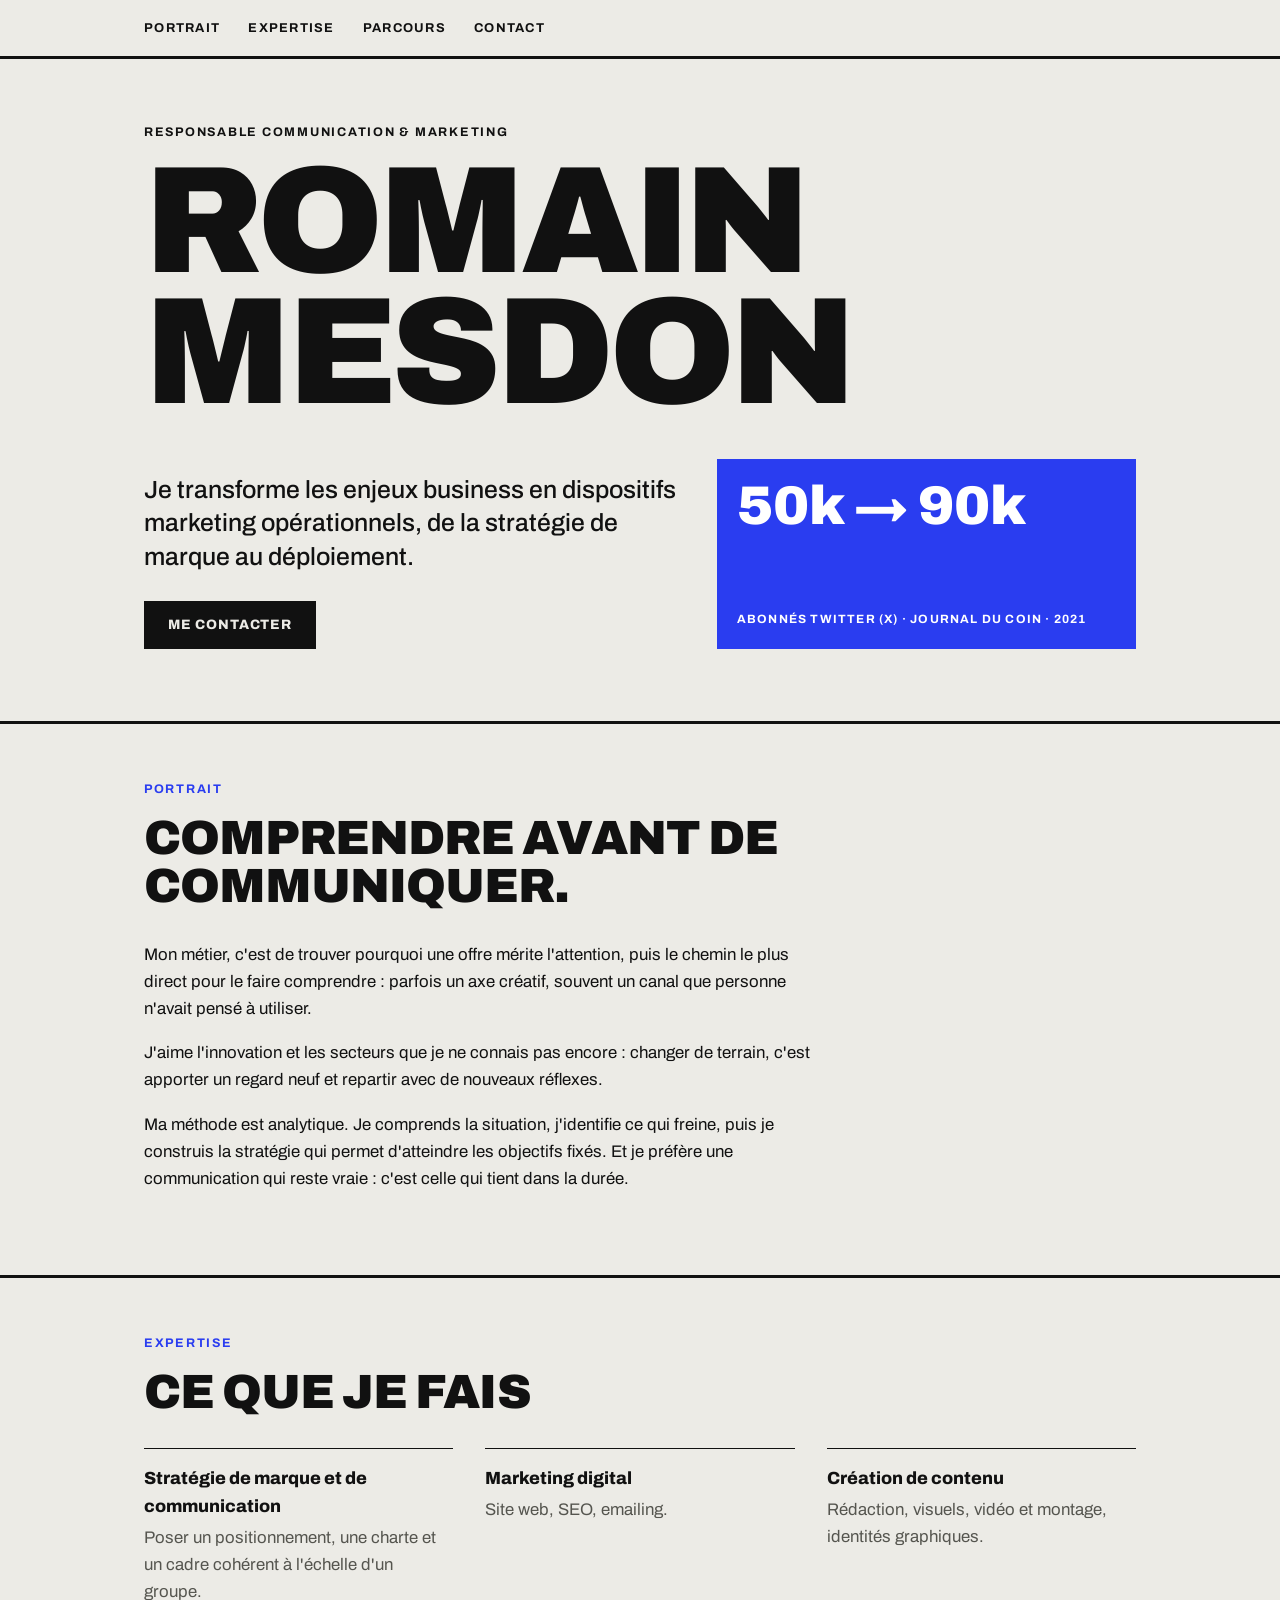
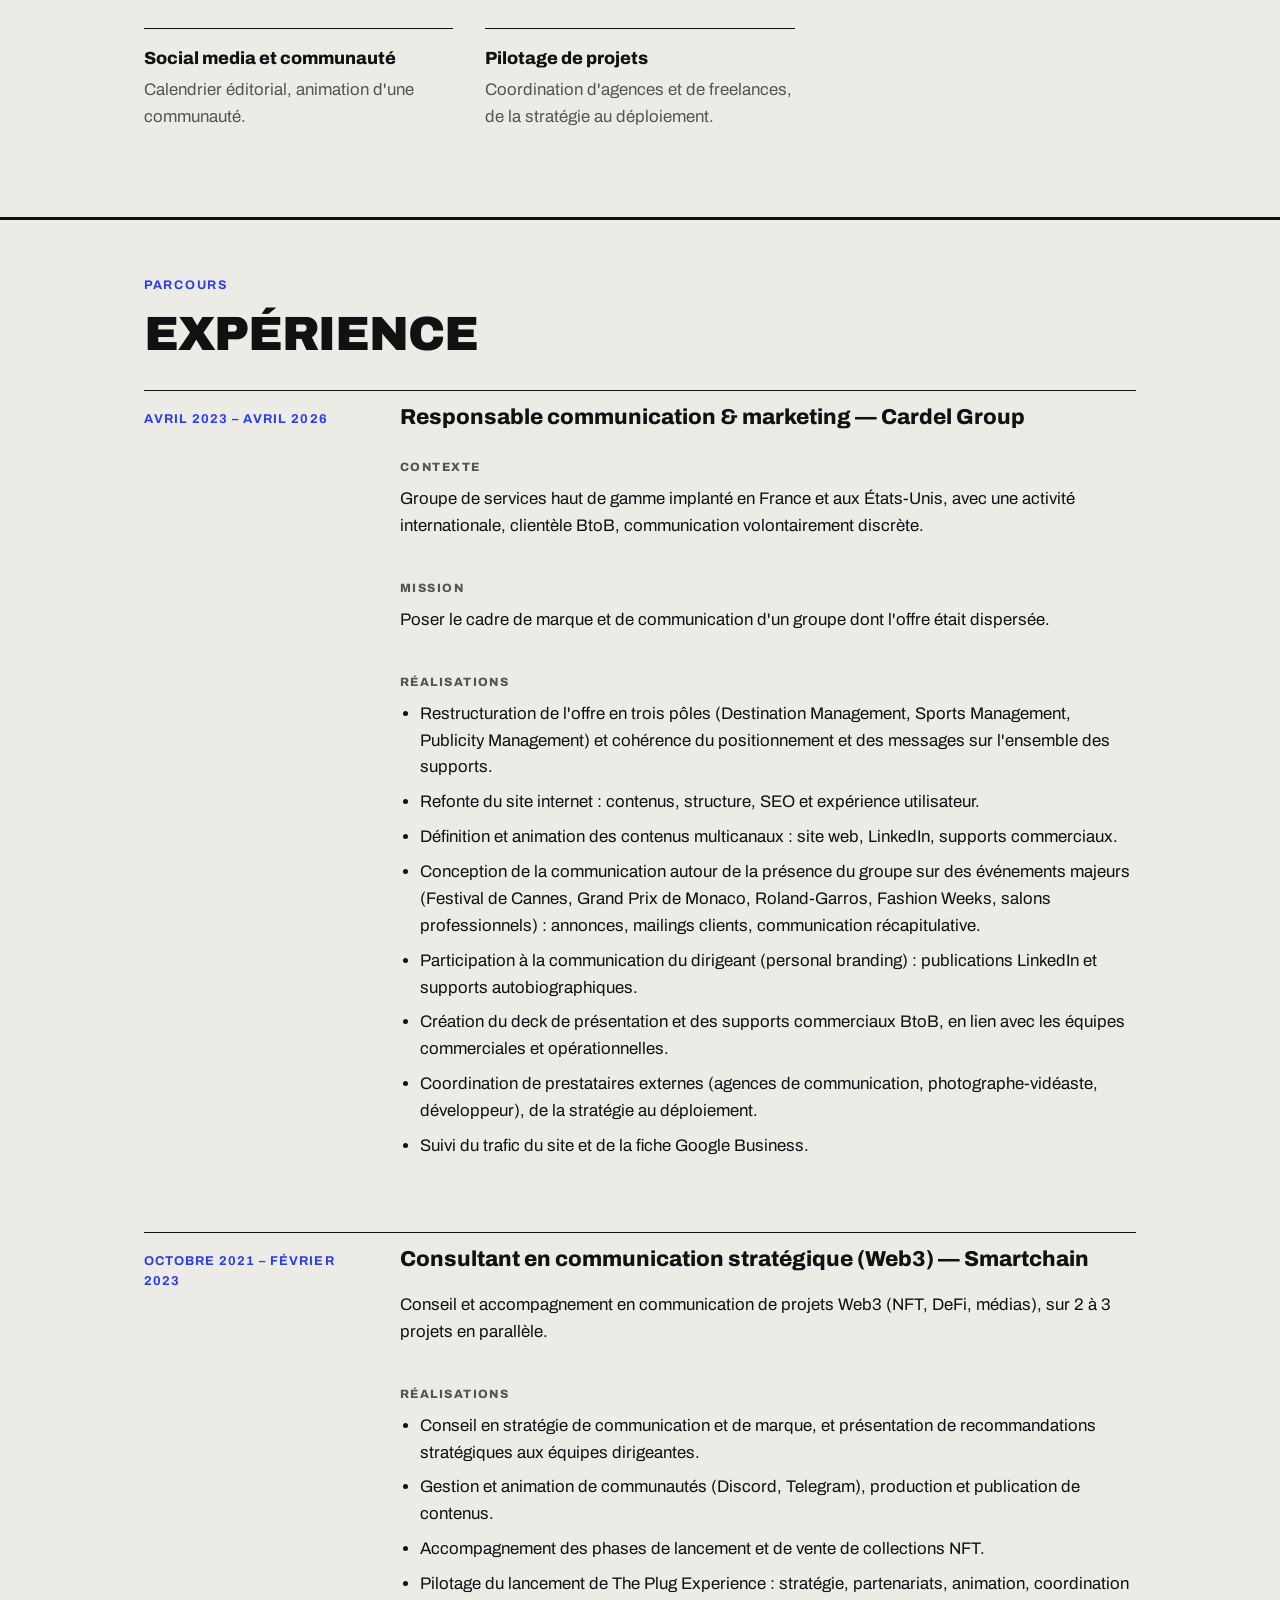
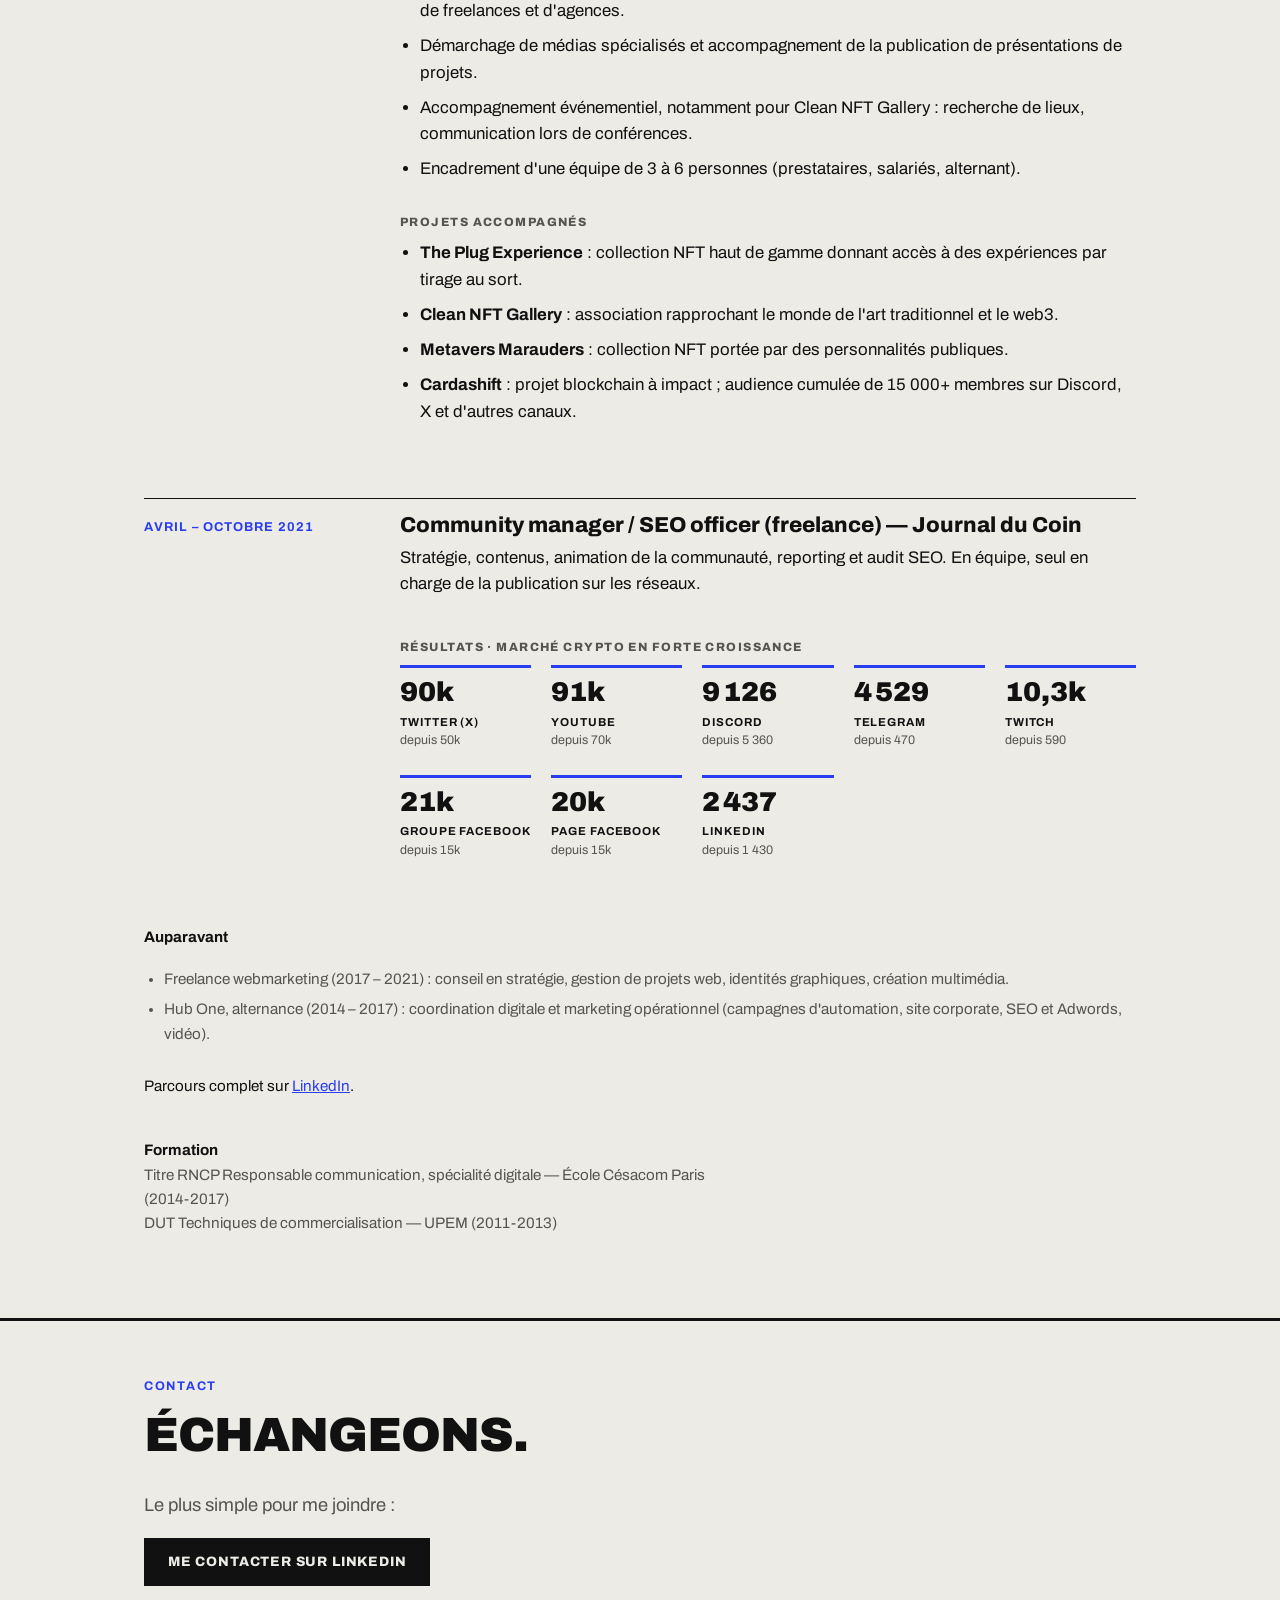
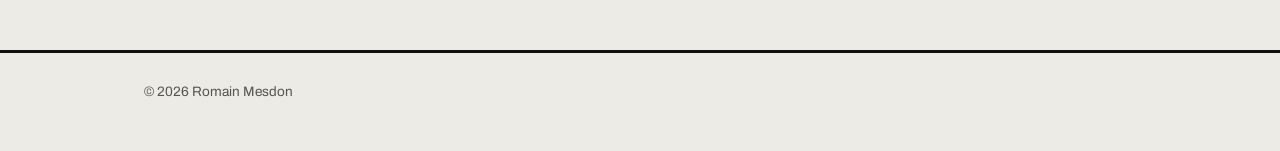
==== index.html @ 854534e2 "Add files via upload" ====
<!doctype html>
<html lang="fr">
<head>
<meta charset="utf-8">
<meta name="viewport" content="width=device-width, initial-scale=1">
<!-- noindex : les moteurs de recherche n'indexent pas la page. À retirer à la mise en ligne définitive. -->
<meta name="robots" content="noindex">
<meta name="description" content="Romain Mesdon, responsable communication et marketing : stratégie de marque, marketing digital, pilotage de projets.">
<title>Romain Mesdon — Responsable communication &amp; marketing</title>
<link rel="preconnect" href="https://fonts.googleapis.com">
<link rel="preconnect" href="https://fonts.gstatic.com" crossorigin>
<link rel="stylesheet" href="https://fonts.googleapis.com/css2?family=Archivo:wght@400;500;700;800;900&display=swap">
<link rel="stylesheet" href="style.css">
</head>
<body>

<header class="top">
  <div class="wrap">
    <nav aria-label="Navigation principale">
      <a href="#portrait">Portrait</a>
      <a href="#expertise">Expertise</a>
      <a href="#parcours">Parcours</a>
      <a href="#contact">Contact</a>
    </nav>
  </div>
</header>

<main>

  <section class="hero" style="border-top:0">
    <div class="wrap">
      <p class="kicker">Responsable communication &amp; marketing</p>
      <h1>Romain<br>Mesdon</h1>
      <div class="hero-grid">
        <div>
          <p class="lead">Je transforme les enjeux business en dispositifs marketing opérationnels, de la stratégie de marque au déploiement.</p>
          <a class="cta" href="#contact">Me contacter</a>
        </div>
        <!-- Portrait : décommenter et remplacer par ta photo (fichier dans /img, 800 px de large max)
        <img class="portrait" src="img/portrait.jpg" alt="Portrait de Romain Mesdon" width="400" height="500"> -->
        <a class="blk" href="#parcours">
          <b>50k → 90k</b>
          <span>abonnés Twitter (X) · Journal du Coin · 2021</span>
        </a>
      </div>
    </div>
  </section>

  <section id="portrait">
    <div class="wrap">
      <p class="kicker">Portrait</p>
      <h2>Comprendre avant de communiquer.</h2>
      <p>Mon métier, c'est de trouver pourquoi une offre mérite l'attention, puis le chemin le plus direct pour le faire comprendre : parfois un axe créatif, souvent un canal que personne n'avait pensé à utiliser.</p>
      <p>J'aime l'innovation et les secteurs que je ne connais pas encore : changer de terrain, c'est apporter un regard neuf et repartir avec de nouveaux réflexes.</p>
      <p>Ma méthode est analytique. Je comprends la situation, j'identifie ce qui freine, puis je construis la stratégie qui permet d'atteindre les objectifs fixés. Et je préfère une communication qui reste vraie : c'est celle qui tient dans la durée.</p>
    </div>
  </section>

  <section id="expertise">
    <div class="wrap">
      <p class="kicker">Expertise</p>
      <h2>Ce que je fais</h2>
      <ul class="expertise">
        <li>
          <strong>Stratégie de marque et de communication</strong>
          <span>Poser un positionnement, une charte et un cadre cohérent à l'échelle d'un groupe.</span>
        </li>
        <li>
          <strong>Marketing digital</strong>
          <span>Site web, SEO, emailing.</span>
        </li>
        <li>
          <strong>Création de contenu</strong>
          <span>Rédaction, visuels, vidéo et montage, identités graphiques.</span>
        </li>
        <li>
          <strong>Social media et communauté</strong>
          <span>Calendrier éditorial, animation d'une communauté.</span>
        </li>
        <li>
          <strong>Pilotage de projets</strong>
          <span>Coordination d'agences et de freelances, de la stratégie au déploiement.</span>
        </li>
      </ul>
    </div>
  </section>

  <section id="parcours">
    <div class="wrap">
      <p class="kicker">Parcours</p>
      <h2>Expérience</h2>

      <article class="job">
        <h3>Responsable communication &amp; marketing — Cardel Group</h3>
        <p class="meta">Avril 2023 – avril 2026</p>

        <h4>Contexte</h4>
        <p>Groupe de services haut de gamme implanté en France et aux États-Unis, avec une activité internationale, clientèle BtoB, communication volontairement discrète.</p>

        <h4>Mission</h4>
        <p>Poser le cadre de marque et de communication d'un groupe dont l'offre était dispersée.</p>

        <h4>Réalisations</h4>
        <ul>
          <li>Restructuration de l'offre en trois pôles (Destination Management, Sports Management, Publicity Management) et cohérence du positionnement et des messages sur l'ensemble des supports.</li>
          <li>Refonte du site internet : contenus, structure, SEO et expérience utilisateur.</li>
          <li>Définition et animation des contenus multicanaux : site web, LinkedIn, supports commerciaux.</li>
          <li>Conception de la communication autour de la présence du groupe sur des événements majeurs (Festival de Cannes, Grand Prix de Monaco, Roland-Garros, Fashion Weeks, salons professionnels) : annonces, mailings clients, communication récapitulative.</li>
          <li>Participation à la communication du dirigeant (personal branding) : publications LinkedIn et supports autobiographiques.</li>
          <li>Création du deck de présentation et des supports commerciaux BtoB, en lien avec les équipes commerciales et opérationnelles.</li>
          <li>Coordination de prestataires externes (agences de communication, photographe-vidéaste, développeur), de la stratégie au déploiement.</li>
          <li>Suivi du trafic du site et de la fiche Google Business.</li>
        </ul>
      </article>

      <article class="job">
        <h3>Consultant en communication stratégique (Web3) — Smartchain</h3>
        <p class="meta">Octobre 2021 – février 2023</p>

        <p>Conseil et accompagnement en communication de projets Web3 (NFT, DeFi, médias), sur 2 à 3 projets en parallèle.</p>

        <h4>Réalisations</h4>
        <ul>
          <li>Conseil en stratégie de communication et de marque, et présentation de recommandations stratégiques aux équipes dirigeantes.</li>
          <li>Gestion et animation de communautés (Discord, Telegram), production et publication de contenus.</li>
          <li>Accompagnement des phases de lancement et de vente de collections NFT.</li>
          <li>Pilotage du lancement de The Plug Experience : stratégie, partenariats, animation, coordination de freelances et d'agences.</li>
          <li>Démarchage de médias spécialisés et accompagnement de la publication de présentations de projets.</li>
          <li>Accompagnement événementiel, notamment pour Clean NFT Gallery : recherche de lieux, communication lors de conférences.</li>
          <li>Encadrement d'une équipe de 3 à 6 personnes (prestataires, salariés, alternant).</li>
        </ul>

        <h4>Projets accompagnés</h4>
        <ul>
          <li><strong>The Plug Experience</strong> : collection NFT haut de gamme donnant accès à des expériences par tirage au sort.</li>
          <li><strong>Clean NFT Gallery</strong> : association rapprochant le monde de l'art traditionnel et le web3.</li>
          <li><strong>Metavers Marauders</strong> : collection NFT portée par des personnalités publiques.</li>
          <li><strong>Cardashift</strong> : projet blockchain à impact ; audience cumulée de 15 000+ membres sur Discord, X et d'autres canaux.</li>
        </ul>
      </article>

      <article class="job">
        <h3>Community manager / SEO officer (freelance) — Journal du Coin</h3>
        <p class="meta">Avril – octobre 2021</p>

        <p>Stratégie, contenus, animation de la communauté, reporting et audit SEO. En équipe, seul en charge de la publication sur les réseaux.</p>

        <h4>Résultats · marché crypto en forte croissance</h4>
        <!-- Chiffres animés (script en bas de page). Pour ajouter un logo avant un libellé :
             <img class="ico" src="icons/nom.svg" alt="" width="20" height="20"> -->
        <ul class="metrics" id="metrics">
          <li data-from="50000" data-to="90000" data-fmt="k0">
            <span class="n" aria-hidden="true">90k</span>
            <span class="l">Twitter (X)</span>
            <span class="from">depuis 50k</span>
            <span class="sr">Twitter (X), abonnés : de 50k à 90k</span>
          </li>
          <li data-from="70000" data-to="91000" data-fmt="k0">
            <span class="n" aria-hidden="true">91k</span>
            <span class="l">YouTube</span>
            <span class="from">depuis 70k</span>
            <span class="sr">YouTube, abonnés : de 70k à 91k</span>
          </li>
          <li data-from="5360" data-to="9200" data-fmt="int">
            <span class="n" aria-hidden="true">9 200</span>
            <span class="l">Discord</span>
            <span class="from">depuis 5 360</span>
            <span class="sr">Discord, membres : de 5 360 à 9 200</span>
          </li>
          <li data-from="470" data-to="4660" data-fmt="int">
            <span class="n" aria-hidden="true">4 660</span>
            <span class="l">Telegram</span>
            <span class="from">depuis 470</span>
            <span class="sr">Telegram, membres : de 470 à 4 660</span>
          </li>
          <li data-from="590" data-to="10800" data-fmt="k1">
            <span class="n" aria-hidden="true">10,8k</span>
            <span class="l">Twitch</span>
            <span class="from">depuis 590</span>
            <span class="sr">Twitch, abonnés : de 590 à 10,8k</span>
          </li>
          <li data-from="15000" data-to="22000" data-fmt="k0">
            <span class="n" aria-hidden="true">22k</span>
            <span class="l">Groupe Facebook</span>
            <span class="from">depuis 15k</span>
            <span class="sr">Groupe Facebook, membres : de 15k à 22k</span>
          </li>
          <li data-from="15000" data-to="21000" data-fmt="k0">
            <span class="n" aria-hidden="true">21k</span>
            <span class="l">Page Facebook</span>
            <span class="from">depuis 15k</span>
            <span class="sr">Page Facebook, abonnés : de 15k à 21k</span>
          </li>
          <li data-from="1430" data-to="2600" data-fmt="int">
            <span class="n" aria-hidden="true">2 600</span>
            <span class="l">LinkedIn</span>
            <span class="from">depuis 1 430</span>
            <span class="sr">LinkedIn, abonnés : de 1 430 à 2 600</span>
          </li>
        </ul>
      </article>

      <div class="earlier">
        <p><strong>Auparavant</strong></p>
        <ul>
          <li>Freelance webmarketing (2017 – 2021) : conseil en stratégie, gestion de projets web, identités graphiques, création multimédia.</li>
          <li>Hub One, alternance (2014 – 2017) : coordination digitale et marketing opérationnel (campagnes d'automation, site corporate, SEO et Adwords, vidéo).</li>
        </ul>
      </div>

      <p class="more">Parcours complet sur <a href="https://www.linkedin.com/in/romain-mesdon-%F0%9F%8E%88-2373228b/">LinkedIn</a>.</p>

      <div class="formation">
        <p><strong>Formation</strong><br>
        Titre RNCP Responsable communication, spécialité digitale — École Césacom Paris (2014-2017)<br>
        DUT Techniques de commercialisation — UPEM (2011-2013)</p>
      </div>
    </div>
  </section>

  <section id="contact">
    <div class="wrap">
      <p class="kicker">Contact</p>
      <h2>Échangeons.</h2>
      <p class="contact-text">Le plus simple pour me joindre :</p>
      <!-- Pour ajouter une adresse email : <a class="cta" href="mailto:ton@adresse.fr">Écrire un email</a> -->
      <a class="cta" href="https://www.linkedin.com/in/romain-mesdon-%F0%9F%8E%88-2373228b/">Me contacter sur LinkedIn</a>
    </div>
  </section>

</main>

<footer>
  <div class="wrap">© 2026 Romain Mesdon</div>
</footer>

<script>
/* Animation des chiffres : compte de la valeur de départ à la valeur finale quand la grille entre à l'écran.
   Sans JavaScript, ou si le visiteur réduit les animations, les valeurs finales restent affichées. */
(function () {
  var list = document.getElementById('metrics');
  if (!list || !('IntersectionObserver' in window)) return;
  if (window.matchMedia && window.matchMedia('(prefers-reduced-motion: reduce)').matches) return;

  var items = Array.prototype.slice.call(list.querySelectorAll('li'));
  var thin = '\u202F'; /* espace fine insécable pour les milliers */

  function fmt(v, mode) {
    v = Math.round(v);
    if (mode === 'k0' && v >= 1000) return Math.round(v / 1000) + 'k';
    if (mode === 'k1' && v >= 1000) return (Math.round(v / 100) / 10).toString().replace('.', ',') + 'k';
    return v.toString().replace(/\B(?=(\d{3})+(?!\d))/g, thin);
  }

  items.forEach(function (li) {
    li.querySelector('.n').textContent = fmt(Number(li.getAttribute('data-from')), li.getAttribute('data-fmt'));
  });
  list.classList.add('is-ready');

  function run(li, delay) {
    var from = Number(li.getAttribute('data-from'));
    var to = Number(li.getAttribute('data-to'));
    var mode = li.getAttribute('data-fmt');
    var n = li.querySelector('.n');
    var duration = 1800;
    setTimeout(function () {
      li.classList.add('is-on');
      var start = null;
      function step(ts) {
        if (start === null) start = ts;
        var p = Math.min((ts - start) / duration, 1);
        var eased = 1 - Math.pow(1 - p, 3);
        n.textContent = fmt(from + (to - from) * eased, mode);
        if (p < 1) { requestAnimationFrame(step); } else { n.textContent = fmt(to, mode); }
      }
      requestAnimationFrame(step);
    }, delay);
  }

  var observer = new IntersectionObserver(function (entries) {
    if (entries[0].isIntersecting) {
      items.forEach(function (li, i) { run(li, i * 90); });
      observer.disconnect();
    }
  }, { threshold: 0.3 });
  observer.observe(list);
})();
</script>
</body>
</html>
---- style.css ----
/* Direction « Affiche » : typographie géante, une couleur franche (cobalt), filets noirs.
   Le style est séparé de la structure (index.html) pour changer le design sans toucher au contenu. */

:root {
  --bg: #ecebe6;
  --fg: #111111;
  --muted: #55554f;
  --line: #111111;
  --soft: #c9c8c1;
  --accent: #2a3df0;   /* cobalt : seule couleur vive du site */
  --max: 1040px;
  --font: "Archivo", system-ui, -apple-system, "Segoe UI", Arial, sans-serif;
}

* { box-sizing: border-box; }
html { scroll-behavior: smooth; color-scheme: light; }

body {
  margin: 0;
  background: var(--bg);
  color: var(--fg);
  font-family: var(--font);
  font-size: 1.05rem;
  line-height: 1.6;
}

.wrap { max-width: var(--max); margin: 0 auto; padding: 0 24px; }

a { color: var(--accent); }
a:focus-visible { outline: 3px solid var(--accent); outline-offset: 3px; }

/* Navigation */
.top { padding: 18px 0; border-bottom: 3px solid var(--line); }
.top nav { display: flex; flex-wrap: wrap; gap: 8px 28px; font-size: .8rem; font-weight: 700; letter-spacing: .1em; text-transform: uppercase; }
.top nav a { color: var(--fg); text-decoration: none; }
.top nav a:hover { color: var(--accent); }

/* Accueil */
.hero { padding: 64px 0 72px; }
.kicker { font-size: .78rem; font-weight: 700; letter-spacing: .14em; text-transform: uppercase; margin: 0 0 14px; }
h1 {
  font-size: clamp(3.4rem, 15vw, 9.5rem);
  font-weight: 900; line-height: .86; letter-spacing: -.035em;
  text-transform: uppercase; margin: 0 0 40px;
}
.hero-grid { display: grid; grid-template-columns: 1.3fr 1fr; gap: 28px; align-items: end; }
.lead { font-size: clamp(1.2rem, 2.4vw, 1.55rem); font-weight: 500; line-height: 1.35; margin: 0 0 28px; max-width: 24em; }

.blk {
  display: flex; flex-direction: column; justify-content: space-between; gap: 28px;
  background: var(--accent); color: #fff; text-decoration: none;
  padding: 20px; min-height: 190px;
}
.blk b { font-size: clamp(2.2rem, 5vw, 3.4rem); font-weight: 900; line-height: 1; font-variant-numeric: tabular-nums; }
.blk span { font-size: .75rem; font-weight: 700; letter-spacing: .1em; text-transform: uppercase; }
.blk:hover { background: var(--fg); }
.portrait { display: block; width: 100%; height: auto; max-height: 420px; object-fit: cover; }

.cta {
  display: inline-block; padding: 13px 24px;
  background: var(--fg); color: var(--bg); text-decoration: none;
  font-weight: 800; letter-spacing: .06em; text-transform: uppercase; font-size: .85rem;
}
.cta:hover { background: var(--accent); color: #fff; }

/* Sections */
section { padding: 56px 0 64px; border-top: 3px solid var(--line); }
h2 { font-size: clamp(1.8rem, 5vw, 3rem); font-weight: 900; line-height: 1; letter-spacing: -.02em; text-transform: uppercase; margin: 0 0 32px; max-width: 16em; }
section p { margin: 0 0 18px; max-width: 40em; }
#portrait .kicker, #expertise .kicker, #parcours .kicker, #contact .kicker { color: var(--accent); }

/* Expertise */
.expertise { list-style: none; padding: 0; margin: 0; display: grid; grid-template-columns: repeat(auto-fit, minmax(260px, 1fr)); gap: 0 32px; }
.expertise li { border-top: 1px solid var(--line); padding: 16px 0 22px; }
.expertise strong { display: block; font-weight: 800; font-size: 1.1rem; margin-bottom: 4px; }
.expertise span { color: var(--muted); }

/* Parcours */
.job { margin-bottom: 64px; padding-top: 14px; border-top: 1px solid var(--line); display: grid; grid-template-columns: 220px 1fr; gap: 0 36px; }
.job > * { grid-column: 2; min-width: 0; }
.job h3 { grid-column: 2; grid-row: 1; font-size: 1.35rem; font-weight: 800; line-height: 1.2; margin: 0 0 6px; }
.job .meta { grid-column: 1; grid-row: 1; font-weight: 700; font-size: .8rem; letter-spacing: .08em; text-transform: uppercase; color: var(--accent); margin: 4px 0 0; }
.job h4 { font-size: .75rem; font-weight: 800; letter-spacing: .12em; text-transform: uppercase; color: var(--muted); margin: 22px 0 8px; }
.job ul { margin: 0; padding-left: 20px; max-width: 46em; }
.job li { margin-bottom: 8px; }
.job p { max-width: 46em; }

/* Chiffres Journal du Coin */
.metrics {
  list-style: none; padding: 0; margin: 12px 0 0;
  display: grid; grid-template-columns: repeat(auto-fit, minmax(130px, 1fr)); gap: 24px 20px;
  max-width: none !important; padding-left: 0 !important;
}
.metrics li { position: relative; padding-top: 12px; margin: 0; }
.metrics li::before, .metrics li::after { content: ""; position: absolute; top: 0; left: 0; width: 100%; height: 3px; }
.metrics li::before { background: var(--soft); }
.metrics li::after { background: var(--accent); }
.metrics .n { display: block; font-size: 1.7rem; font-weight: 900; line-height: 1.15; font-variant-numeric: tabular-nums; }
.metrics .l { display: block; font-size: .72rem; font-weight: 700; letter-spacing: .08em; text-transform: uppercase; margin-top: 4px; }
.metrics .from { display: block; font-size: .78rem; color: var(--muted); }
.metrics .ico { height: 18px; width: 18px; vertical-align: -3px; margin-right: 6px; }
.sr { position: absolute; width: 1px; height: 1px; overflow: hidden; clip: rect(0 0 0 0); white-space: nowrap; }

/* Animation : active uniquement quand le script a préparé la grille */
.metrics.is-ready li { opacity: 0; transform: translateY(10px); transition: opacity .5s ease, transform .5s ease; }
.metrics.is-ready li::after { transform: scaleX(0); transform-origin: left; transition: transform 1.8s cubic-bezier(.2, .7, .2, 1); }
.metrics.is-ready li.is-on { opacity: 1; transform: none; }
.metrics.is-ready li.is-on::after { transform: scaleX(1); }

.earlier { font-size: .95rem; color: var(--muted); }
.earlier strong { color: var(--fg); }
.earlier ul { margin: 8px 0 0; padding-left: 20px; }
.earlier li { margin-bottom: 6px; }
.more { margin-top: 28px; font-size: .95rem; }
.formation { margin-top: 40px; font-size: .95rem; color: var(--muted); }
.formation strong { color: var(--fg); }

/* Contact + pied de page */
.contact-text { font-size: 1.15rem; color: var(--muted); }
footer { padding: 28px 0 48px; border-top: 3px solid var(--line); font-size: .85rem; color: var(--muted); }

@media (max-width: 760px) {
  .hero { padding: 40px 0 48px; }
  .hero-grid { grid-template-columns: 1fr; }
  .job { grid-template-columns: 1fr; }
  .job > *, .job h3, .job .meta { grid-column: 1; grid-row: auto; }
  .job .meta { order: 2; margin: 0 0 18px; }
  .job h3 { order: 1; }
  .job > :not(h3):not(.meta) { order: 3; }
  section { padding: 44px 0 48px; }
}

@media (prefers-reduced-motion: reduce) {
  html { scroll-behavior: auto; }
}
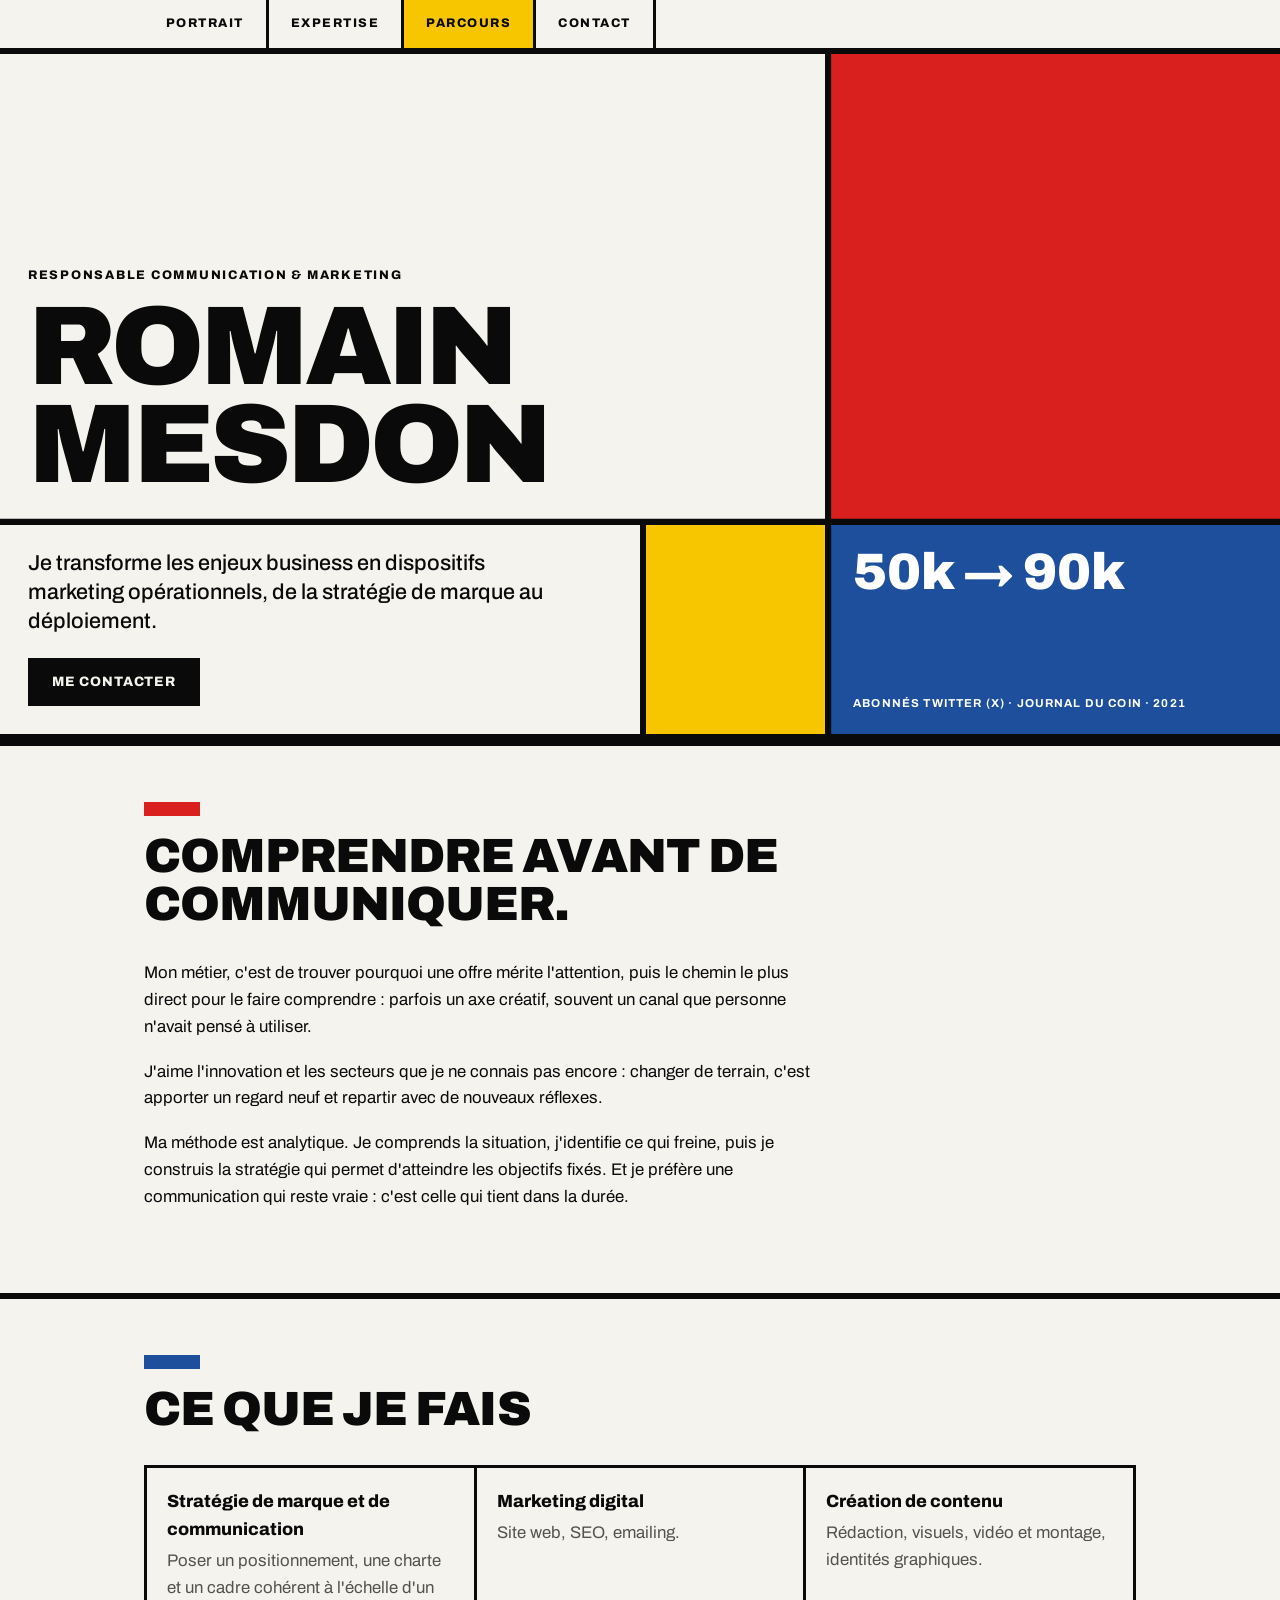
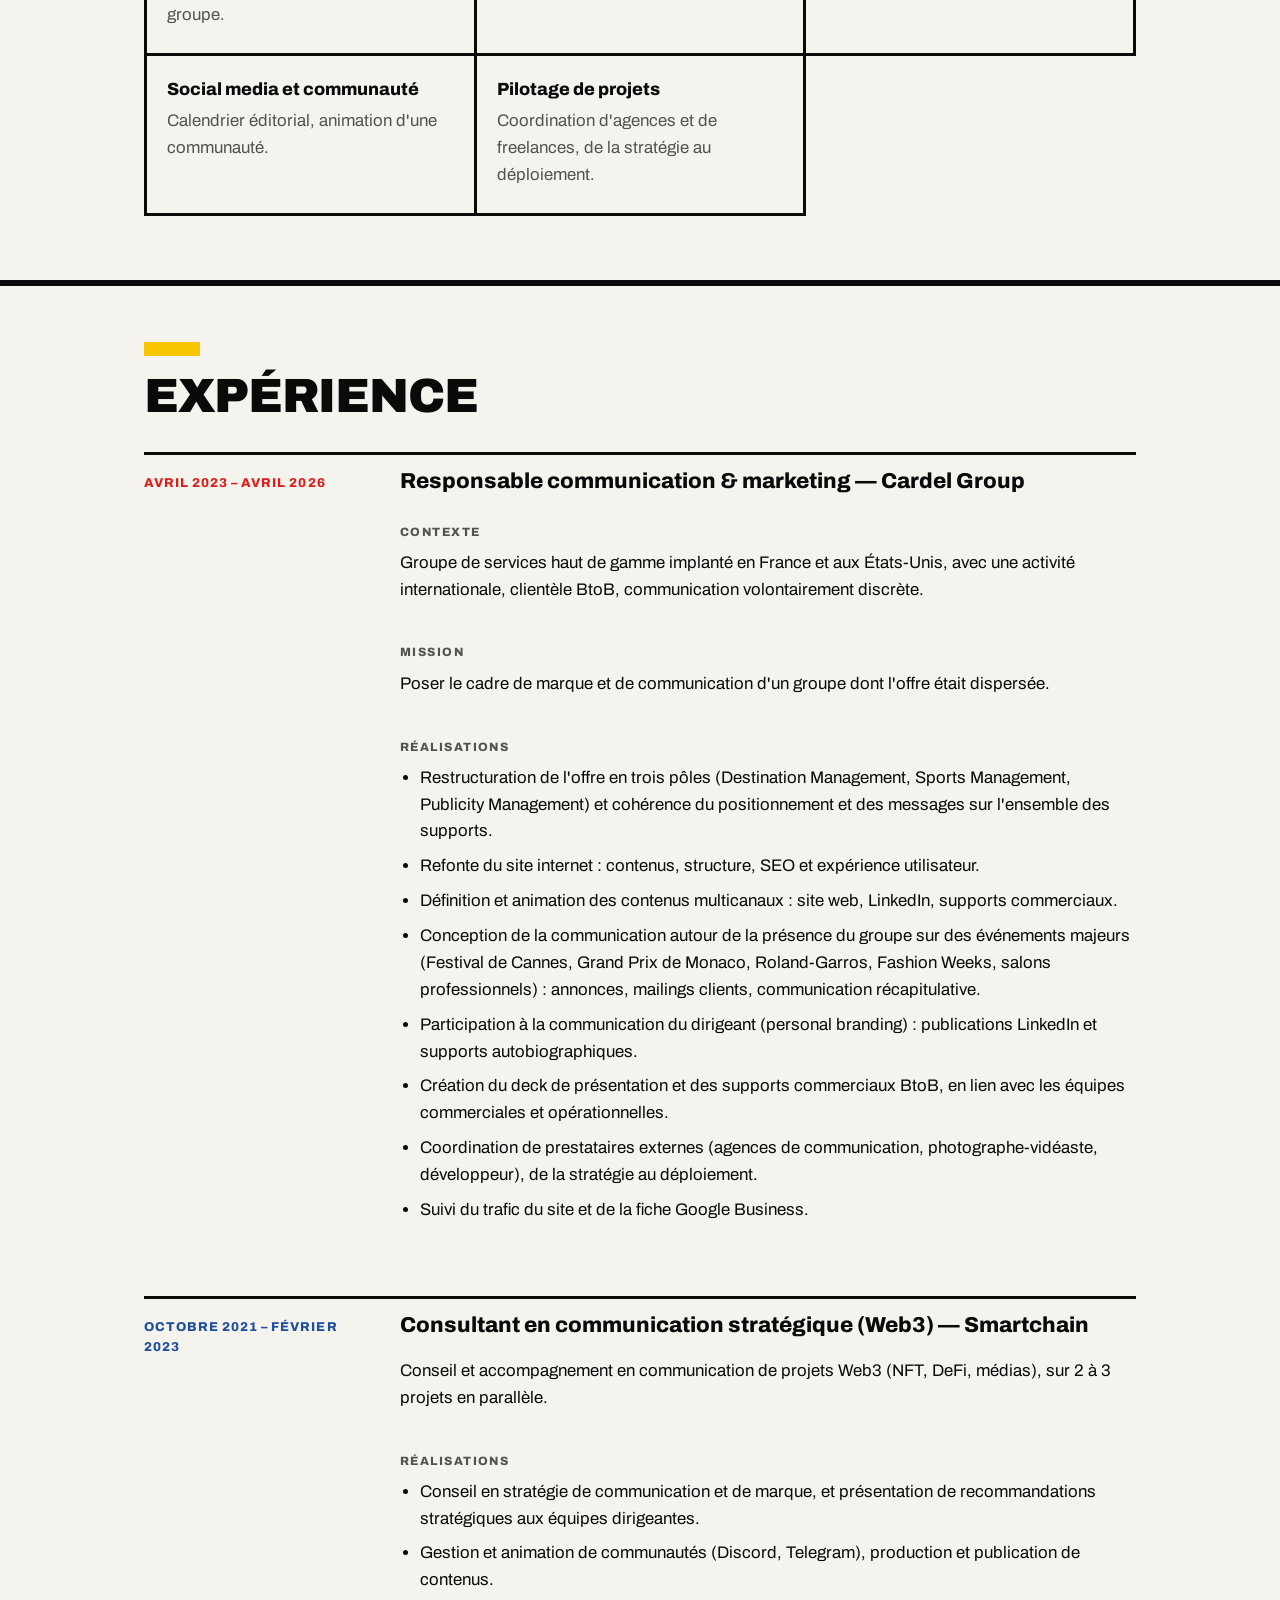
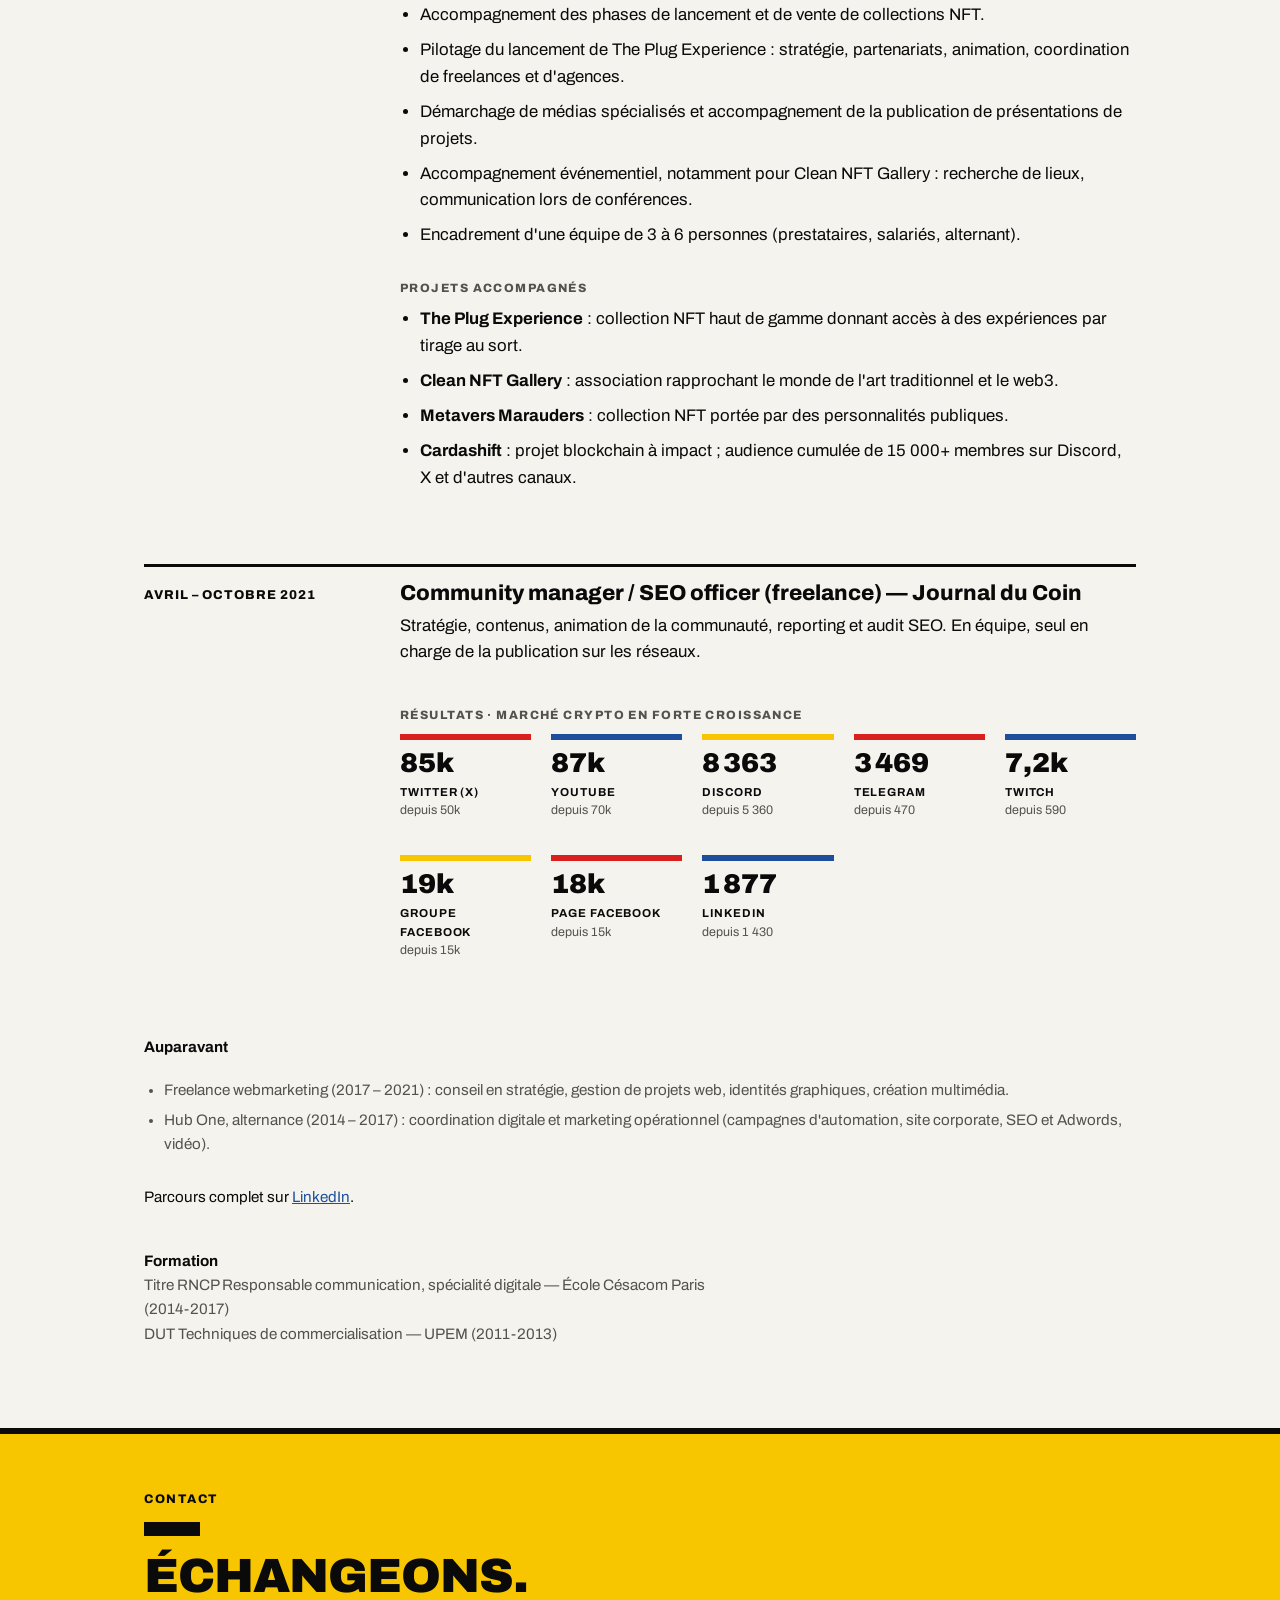
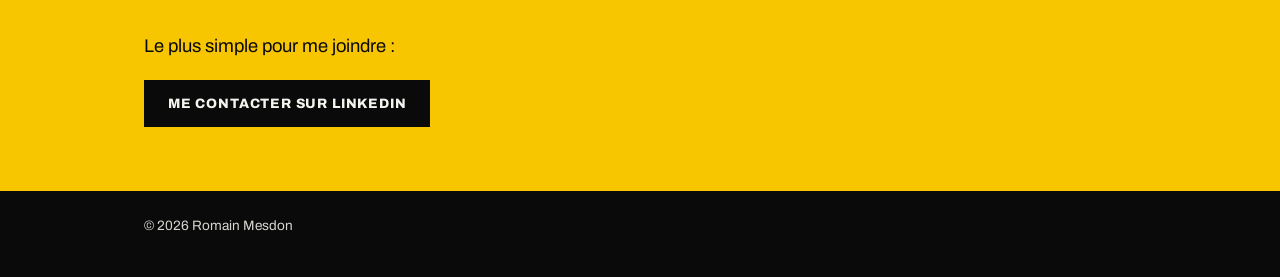
==== commit 51f98376: "Add files via upload" ====
--- a/index.html
+++ b/index.html
@@ -10,9 +10,11 @@
 <link rel="preconnect" href="https://fonts.googleapis.com">
 <link rel="preconnect" href="https://fonts.gstatic.com" crossorigin>
 <link rel="stylesheet" href="https://fonts.googleapis.com/css2?family=Archivo:wght@400;500;700;800;900&display=swap">
-<link rel="stylesheet" href="style.css">
+<link rel="stylesheet" href="mondrian.css">
+<script>document.documentElement.classList.add("js");</script>
 </head>
 <body>
+<div class="progress" aria-hidden="true"></div>
 
 <header class="top">
   <div class="wrap">
@@ -28,21 +30,21 @@
 <main>
 
   <section class="hero" style="border-top:0">
-    <div class="wrap">
-      <p class="kicker">Responsable communication &amp; marketing</p>
-      <h1>Romain<br>Mesdon</h1>
-      <div class="hero-grid">
-        <div>
-          <p class="lead">Je transforme les enjeux business en dispositifs marketing opérationnels, de la stratégie de marque au déploiement.</p>
-          <a class="cta" href="#contact">Me contacter</a>
-        </div>
-        <!-- Portrait : décommenter et remplacer par ta photo (fichier dans /img, 800 px de large max)
-        <img class="portrait" src="img/portrait.jpg" alt="Portrait de Romain Mesdon" width="400" height="500"> -->
-        <a class="blk" href="#parcours">
-          <b>50k → 90k</b>
-          <span>abonnés Twitter (X) · Journal du Coin · 2021</span>
-        </a>
-      </div>
+    <div class="mond" id="mond">
+      <div class="cell c-name" style="--i:0">
+        <p class="kicker">Responsable communication &amp; marketing</p>
+        <h1>Romain<br>Mesdon</h1>
+      </div>
+      <div class="cell c-red" style="--i:1" aria-hidden="true"></div>
+      <div class="cell c-lead" style="--i:2">
+        <p class="lead">Je transforme les enjeux business en dispositifs marketing opérationnels, de la stratégie de marque au déploiement.</p>
+        <a class="cta" href="#contact">Me contacter</a>
+      </div>
+      <div class="cell c-yellow" style="--i:3" aria-hidden="true"></div>
+      <a class="cell c-blue" style="--i:4" href="#parcours">
+        <b>50k → 90k</b>
+        <span>abonnés Twitter (X) · Journal du Coin · 2021</span>
+      </a>
     </div>
   </section>
 
@@ -234,57 +236,6 @@
   <div class="wrap">© 2026 Romain Mesdon</div>
 </footer>
 
-<script>
-/* Animation des chiffres : compte de la valeur de départ à la valeur finale quand la grille entre à l'écran.
-   Sans JavaScript, ou si le visiteur réduit les animations, les valeurs finales restent affichées. */
-(function () {
-  var list = document.getElementById('metrics');
-  if (!list || !('IntersectionObserver' in window)) return;
-  if (window.matchMedia && window.matchMedia('(prefers-reduced-motion: reduce)').matches) return;
-
-  var items = Array.prototype.slice.call(list.querySelectorAll('li'));
-  var thin = '\u202F'; /* espace fine insécable pour les milliers */
-
-  function fmt(v, mode) {
-    v = Math.round(v);
-    if (mode === 'k0' && v >= 1000) return Math.round(v / 1000) + 'k';
-    if (mode === 'k1' && v >= 1000) return (Math.round(v / 100) / 10).toString().replace('.', ',') + 'k';
-    return v.toString().replace(/\B(?=(\d{3})+(?!\d))/g, thin);
-  }
-
-  items.forEach(function (li) {
-    li.querySelector('.n').textContent = fmt(Number(li.getAttribute('data-from')), li.getAttribute('data-fmt'));
-  });
-  list.classList.add('is-ready');
-
-  function run(li, delay) {
-    var from = Number(li.getAttribute('data-from'));
-    var to = Number(li.getAttribute('data-to'));
-    var mode = li.getAttribute('data-fmt');
-    var n = li.querySelector('.n');
-    var duration = 1800;
-    setTimeout(function () {
-      li.classList.add('is-on');
-      var start = null;
-      function step(ts) {
-        if (start === null) start = ts;
-        var p = Math.min((ts - start) / duration, 1);
-        var eased = 1 - Math.pow(1 - p, 3);
-        n.textContent = fmt(from + (to - from) * eased, mode);
-        if (p < 1) { requestAnimationFrame(step); } else { n.textContent = fmt(to, mode); }
-      }
-      requestAnimationFrame(step);
-    }, delay);
-  }
-
-  var observer = new IntersectionObserver(function (entries) {
-    if (entries[0].isIntersecting) {
-      items.forEach(function (li, i) { run(li, i * 90); });
-      observer.disconnect();
-    }
-  }, { threshold: 0.3 });
-  observer.observe(list);
-})();
-</script>
+<script src="mondrian.js" defer></script>
 </body>
 </html>
--- a/mondrian.css
+++ b/mondrian.css
@@ -0,0 +1,181 @@
+/* Direction « Mondrian » : grille orthogonale, filets noirs épais, aplats rouge / bleu / jaune.
+   Inspiration de la palette et du vocabulaire graphique, sans reproduction d'une composition existante.
+   Les animations sont dans mondrian.js ; ici, tout ce qui est animé est enveloppé dans
+   @media (prefers-reduced-motion: no-preference) pour respecter les visiteurs qui réduisent les animations. */
+
+:root {
+  --bg: #f4f3ee;
+  --ink: #0a0a0a;
+  --muted: #53534e;
+  --red: #d9201f;
+  --blue: #1d4f9c;
+  --yellow: #f7c600;
+  --rule: 6px;                 /* épaisseur des gros filets */
+  --max: 1040px;
+  --font: "Archivo", system-ui, -apple-system, "Segoe UI", Arial, sans-serif;
+}
+
+* { box-sizing: border-box; }
+html { scroll-behavior: smooth; color-scheme: light; }
+body { margin: 0; background: var(--bg); color: var(--ink); font-family: var(--font); font-size: 1.05rem; line-height: 1.6; }
+.wrap { max-width: var(--max); margin: 0 auto; padding: 0 24px; }
+a { color: var(--blue); }
+a:focus-visible { outline: 3px solid var(--red); outline-offset: 3px; }
+@media (prefers-reduced-motion: reduce) { html { scroll-behavior: auto; } }
+
+/* Barre de progression de lecture (pilotée par JS) */
+.progress { position: fixed; top: 0; left: 0; width: 100%; height: 5px; background: var(--red); transform: scaleX(0); transform-origin: left; z-index: 100; pointer-events: none; }
+
+/* Navigation : chaque lien est une cellule de la grille ; la section active se remplit de couleur */
+.top { position: sticky; top: 0; z-index: 50; background: var(--bg); border-bottom: var(--rule) solid var(--ink); }
+.top nav { display: flex; flex-wrap: wrap; }
+.top nav a {
+  padding: 14px 22px; border-right: 3px solid var(--ink);
+  color: var(--ink); text-decoration: none;
+  font-size: .78rem; font-weight: 800; letter-spacing: .12em; text-transform: uppercase;
+  transition: background .2s, color .2s;
+}
+.top nav a:nth-child(1):hover, .top nav a:nth-child(1)[aria-current="true"] { background: var(--red); color: #fff; }
+.top nav a:nth-child(2):hover, .top nav a:nth-child(2)[aria-current="true"] { background: var(--blue); color: #fff; }
+.top nav a:nth-child(3):hover, .top nav a:nth-child(3)[aria-current="true"] { background: var(--yellow); }
+.top nav a:nth-child(4):hover, .top nav a:nth-child(4)[aria-current="true"] { background: var(--ink); color: #fff; }
+
+/* Accueil : composition de cellules. Le fond noir et l'espace entre cellules forment les filets. */
+.hero { padding: 0; border-bottom: var(--rule) solid var(--ink); }
+.mond {
+  --dx: 0;                                   /* -1 à 1, piloté par la souris */
+  display: grid; gap: var(--rule); background: var(--ink);
+  grid-template-columns: calc(50% + var(--dx) * 6%) calc(14% - var(--dx) * 3%) 1fr;
+  grid-template-rows: minmax(300px, 1fr) auto;
+  grid-template-areas: "name name red" "lead yellow blue";
+  min-height: min(82vh, 680px);
+}
+.cell { min-width: 0; }
+.c-name { grid-area: name; background: var(--bg); padding: 28px 28px 24px; display: flex; flex-direction: column; justify-content: flex-end; }
+.c-red { grid-area: red; background: var(--red); }
+.c-lead { grid-area: lead; background: var(--bg); padding: 24px 28px 28px; }
+.c-yellow { grid-area: yellow; background: var(--yellow); }
+.c-blue {
+  grid-area: blue; background: var(--blue); color: #fff; text-decoration: none;
+  padding: 22px; display: flex; flex-direction: column; justify-content: space-between; gap: 24px; min-height: 180px;
+  transition: background .25s;
+}
+.c-blue:hover { background: var(--ink); }
+.c-blue b { font-size: clamp(2rem, 4.2vw, 3.2rem); font-weight: 900; line-height: 1; font-variant-numeric: tabular-nums; }
+.c-blue span { font-size: .72rem; font-weight: 700; letter-spacing: .1em; text-transform: uppercase; }
+
+.kicker { font-size: .78rem; font-weight: 800; letter-spacing: .14em; text-transform: uppercase; margin: 0 0 12px; }
+h1 { font-size: clamp(2.8rem, 9vw, 7rem); font-weight: 900; line-height: .88; letter-spacing: -.035em; text-transform: uppercase; margin: 0; }
+.lead { font-size: clamp(1.1rem, 1.8vw, 1.35rem); font-weight: 500; line-height: 1.35; margin: 0 0 22px; max-width: 24em; }
+
+.cta {
+  display: inline-block; padding: 13px 24px; background: var(--ink); color: var(--bg);
+  text-decoration: none; font-weight: 800; letter-spacing: .06em; text-transform: uppercase; font-size: .85rem;
+  transition: background .2s, color .2s;
+}
+.cta:hover { background: var(--red); color: #fff; }
+
+/* Sections */
+section { padding: 56px 0 64px; border-top: var(--rule) solid var(--ink); scroll-margin-top: 56px; }
+.hero { scroll-margin-top: 56px; }
+section p { margin: 0 0 18px; max-width: 40em; }
+h2 { font-size: clamp(1.8rem, 5vw, 3rem); font-weight: 900; line-height: 1; letter-spacing: -.02em; text-transform: uppercase; margin: 0 0 32px; max-width: 16em; }
+h2::before { content: ""; display: block; width: 56px; height: 14px; background: var(--c, var(--red)); margin-bottom: 16px; transform-origin: left; }
+#portrait { --c: var(--red); }
+#expertise { --c: var(--blue); }
+#parcours { --c: var(--yellow); }
+#contact { --c: var(--ink); }
+#portrait .kicker, #expertise .kicker, #parcours .kicker { display: none; } /* le bloc de couleur remplace l'étiquette */
+
+/* Expertise : chaque cellule se remplit d'une couleur au survol */
+.expertise { list-style: none; padding: 0; margin: 0; display: grid; grid-template-columns: repeat(auto-fit, minmax(260px, 1fr)); gap: 0; border-top: 3px solid var(--ink); border-left: 3px solid var(--ink); }
+.expertise li { border-right: 3px solid var(--ink); border-bottom: 3px solid var(--ink); padding: 20px 20px 24px; transition: background .25s, color .25s; }
+.expertise strong { display: block; font-weight: 800; font-size: 1.1rem; margin-bottom: 4px; }
+.expertise span { color: var(--muted); transition: color .25s; }
+.expertise li:nth-child(3n+1):hover, .expertise li:nth-child(3n+1):focus-within { background: var(--red); color: #fff; }
+.expertise li:nth-child(3n+2):hover, .expertise li:nth-child(3n+2):focus-within { background: var(--blue); color: #fff; }
+.expertise li:nth-child(3n):hover, .expertise li:nth-child(3n):focus-within { background: var(--yellow); color: var(--ink); }
+.expertise li:hover span, .expertise li:focus-within span { color: inherit; }
+
+/* Parcours : dates à gauche, contenu à droite */
+.job { margin-bottom: 64px; padding-top: 14px; border-top: 3px solid var(--ink); display: grid; grid-template-columns: 220px 1fr; gap: 0 36px; }
+.job > * { grid-column: 2; min-width: 0; }
+.job h3 { grid-row: 1; font-size: 1.35rem; font-weight: 800; line-height: 1.2; margin: 0 0 6px; }
+.job .meta { grid-column: 1; grid-row: 1; font-weight: 800; font-size: .8rem; letter-spacing: .08em; text-transform: uppercase; margin: 4px 0 0; }
+.job:nth-of-type(3n+1) .meta { color: var(--red); }
+.job:nth-of-type(3n+2) .meta { color: var(--blue); }
+.job:nth-of-type(3n) .meta { color: var(--ink); }
+.job h4 { font-size: .75rem; font-weight: 800; letter-spacing: .12em; text-transform: uppercase; color: var(--muted); margin: 22px 0 8px; }
+.job ul { margin: 0; padding-left: 20px; max-width: 46em; }
+.job li { margin-bottom: 8px; }
+.job p { max-width: 46em; }
+
+/* Chiffres Journal du Coin : cellules colorées en alternance */
+.metrics { list-style: none; margin: 12px 0 0; padding: 0 !important; max-width: none !important; display: grid; grid-template-columns: repeat(auto-fit, minmax(130px, 1fr)); gap: 24px 20px; }
+.metrics li { position: relative; padding: 14px 10px 10px 0; margin: 0; transition: background .25s, color .25s, padding .25s; }
+.metrics li::before { content: ""; position: absolute; top: 0; left: 0; width: 100%; height: 6px; background: var(--c1, var(--red)); transform-origin: left; }
+.metrics li:nth-child(3n+1) { --c1: var(--red); }
+.metrics li:nth-child(3n+2) { --c1: var(--blue); }
+.metrics li:nth-child(3n) { --c1: var(--yellow); }
+.metrics li:hover { background: var(--c1); padding-left: 10px; }
+.metrics li:nth-child(3n+1):hover, .metrics li:nth-child(3n+2):hover { color: #fff; }
+.metrics li:hover .from { color: inherit; }
+.metrics .n { display: block; font-size: 1.7rem; font-weight: 900; line-height: 1.15; font-variant-numeric: tabular-nums; }
+.metrics .l { display: block; font-size: .72rem; font-weight: 700; letter-spacing: .08em; text-transform: uppercase; margin-top: 4px; }
+.metrics .from { display: block; font-size: .78rem; color: var(--muted); }
+.metrics .ico { height: 18px; width: 18px; vertical-align: -3px; margin-right: 6px; }
+.sr { position: absolute; width: 1px; height: 1px; overflow: hidden; clip: rect(0 0 0 0); white-space: nowrap; }
+
+.earlier { font-size: .95rem; color: var(--muted); }
+.earlier strong { color: var(--ink); }
+.earlier ul { margin: 8px 0 0; padding-left: 20px; }
+.earlier li { margin-bottom: 6px; }
+.more { margin-top: 28px; font-size: .95rem; }
+.formation { margin-top: 40px; font-size: .95rem; color: var(--muted); }
+.formation strong { color: var(--ink); }
+
+/* Contact : grand aplat jaune */
+#contact { background: var(--yellow); }
+.contact-text { font-size: 1.15rem; }
+#contact .kicker { color: var(--ink); }
+#contact .cta:hover { background: var(--red); }
+footer { padding: 24px 0 40px; background: var(--ink); color: #d7d6d0; font-size: .85rem; }
+
+/* Mobile : la composition s'empile */
+@media (max-width: 760px) {
+  .mond { grid-template-columns: 1fr; grid-template-rows: none; grid-template-areas: "name" "red" "lead" "blue" "yellow"; min-height: 0; }
+  .c-name { min-height: 220px; padding: 22px 20px; }
+  .c-red { min-height: 56px; }
+  .c-yellow { min-height: 44px; }
+  .c-lead { padding: 20px; }
+  .top .wrap { padding: 0; }
+  .top nav { flex-wrap: nowrap; }
+  .top nav a { padding: 13px 4px; flex: 1 1 0; text-align: center; font-size: .66rem; letter-spacing: .06em; }
+  .top nav a:last-child { border-right: 0; }
+  .job { grid-template-columns: 1fr; }
+  .job > *, .job h3, .job .meta { grid-column: 1; grid-row: auto; }
+  .job h3 { order: 1; }
+  .job .meta { order: 2; margin: 0 0 18px; }
+  .job > :not(h3):not(.meta) { order: 3; }
+  section { padding: 44px 0 48px; }
+}
+
+/* Animations : uniquement pour les visiteurs qui n'ont pas demandé à les réduire.
+   La classe .js (ajoutée dans <head>) évite de cacher du contenu si le JavaScript ne tourne pas. */
+@media (prefers-reduced-motion: no-preference) {
+  /* Accueil : les cellules se « peignent » l'une après l'autre (révélation de gauche à droite) */
+  .js .mond .cell { clip-path: inset(0 100% 0 0); transition: clip-path .8s cubic-bezier(.7, 0, .2, 1); transition-delay: calc(var(--i, 0) * 120ms); }
+  .js .mond.is-built .cell { clip-path: inset(0 0 0 0); }
+
+  /* Défilement : les éléments montent en place, avec un léger décalage entre voisins */
+  .js [data-reveal] { opacity: 0; transform: translateY(28px); transition: opacity .6s ease, transform .7s cubic-bezier(.2, .7, .2, 1); transition-delay: calc(var(--d, 0) * 70ms); }
+  .js [data-reveal].in { opacity: 1; transform: none; }
+  .js h2[data-reveal]::before { transform: scaleX(0); transition: transform .8s cubic-bezier(.7, 0, .2, 1) .25s; }
+  .js h2[data-reveal].in::before { transform: scaleX(1); }
+
+  /* Chiffres : le filet de couleur se trace pendant le comptage */
+  .metrics.is-ready li { opacity: 0; transform: translateY(10px); transition: opacity .5s ease, transform .5s ease, background .25s, color .25s, padding .25s; }
+  .metrics.is-ready li::before { transform: scaleX(0); transition: transform 1.8s cubic-bezier(.2, .7, .2, 1); }
+  .metrics.is-ready li.is-on { opacity: 1; transform: none; }
+  .metrics.is-ready li.is-on::before { transform: scaleX(1); }
+}
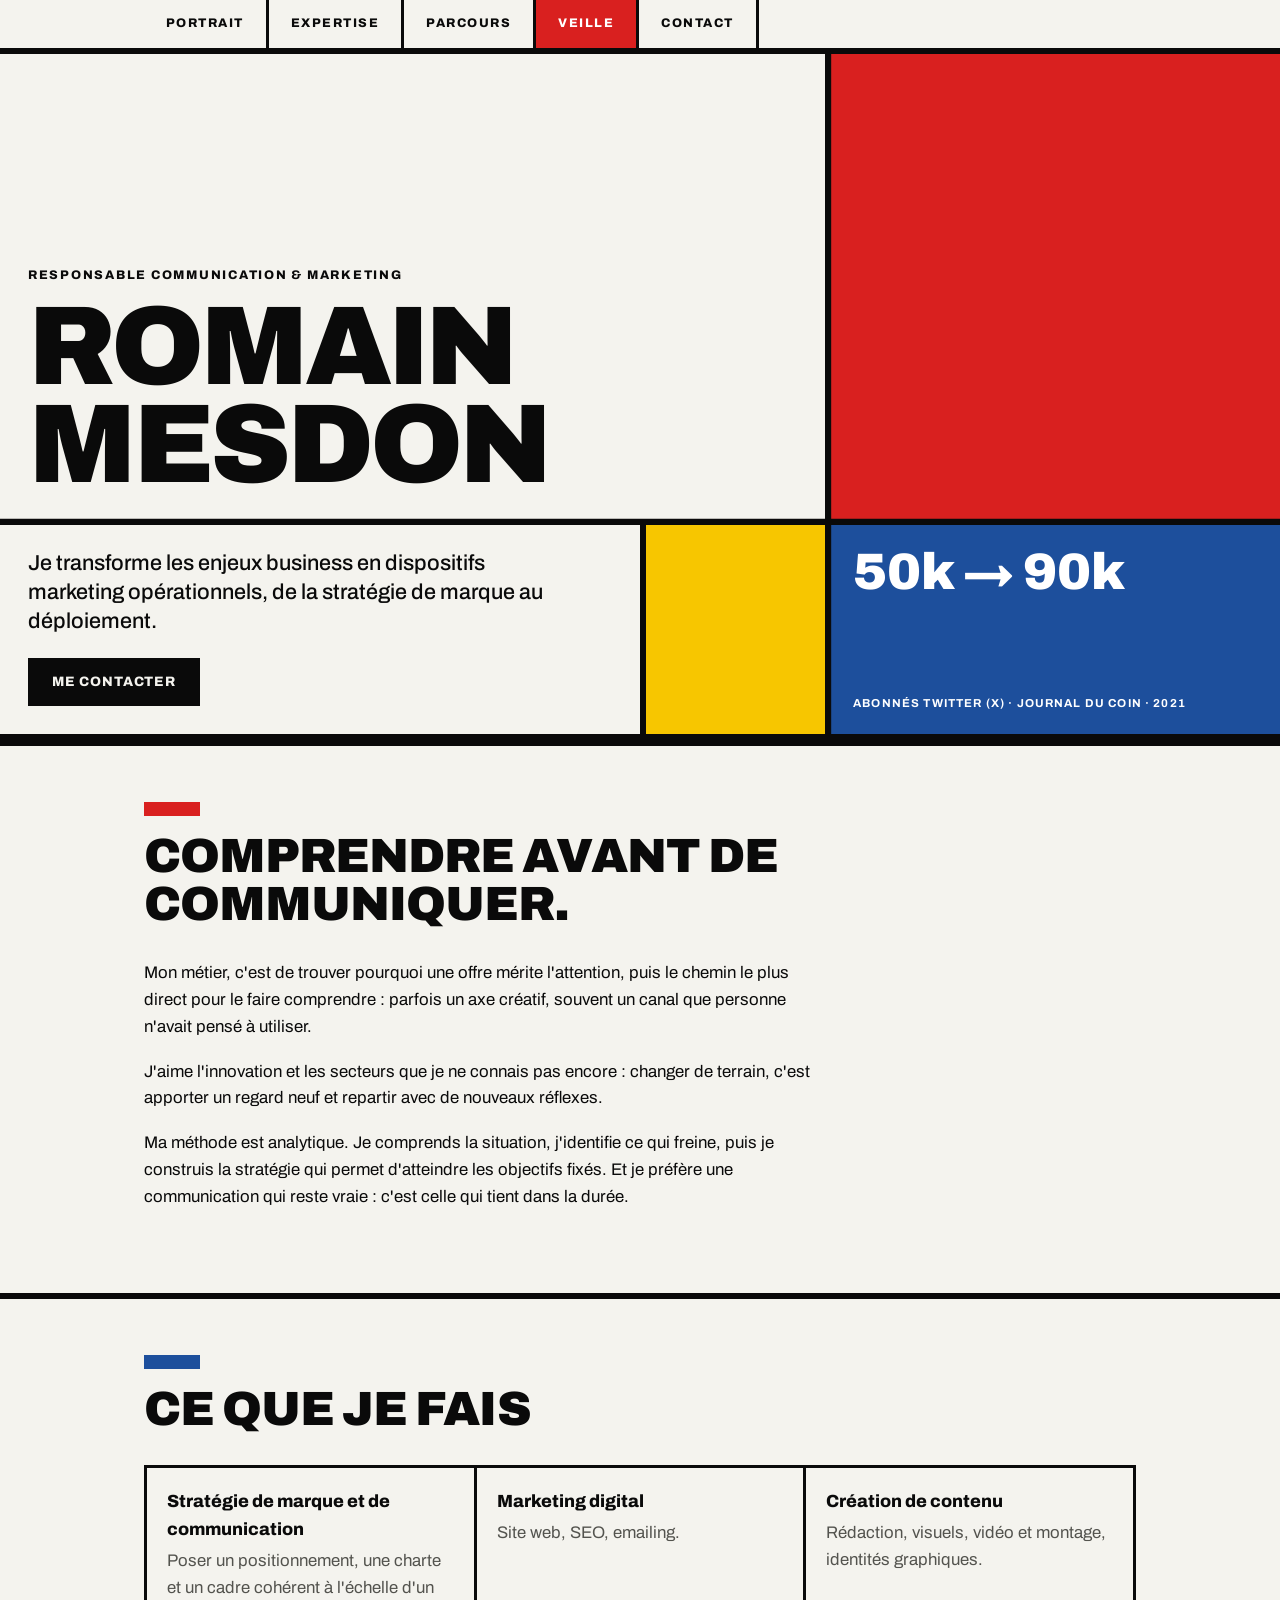
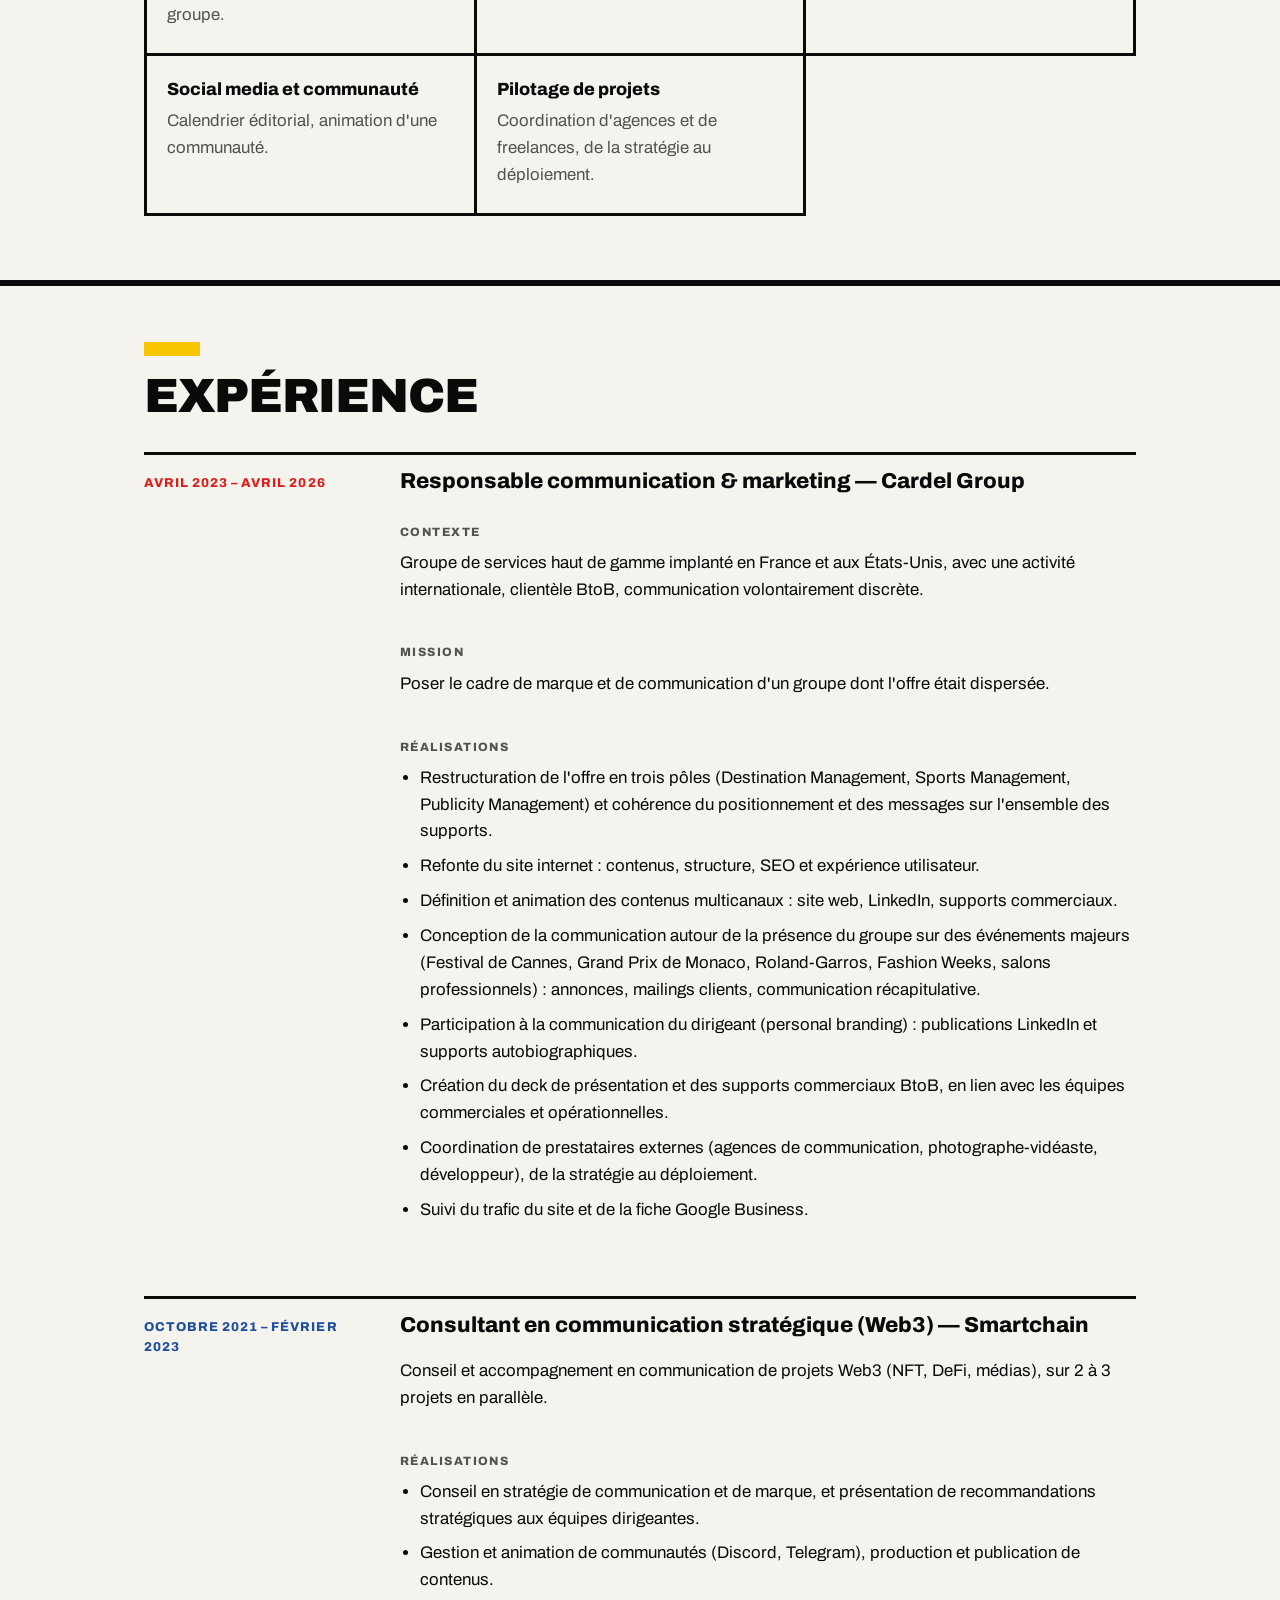
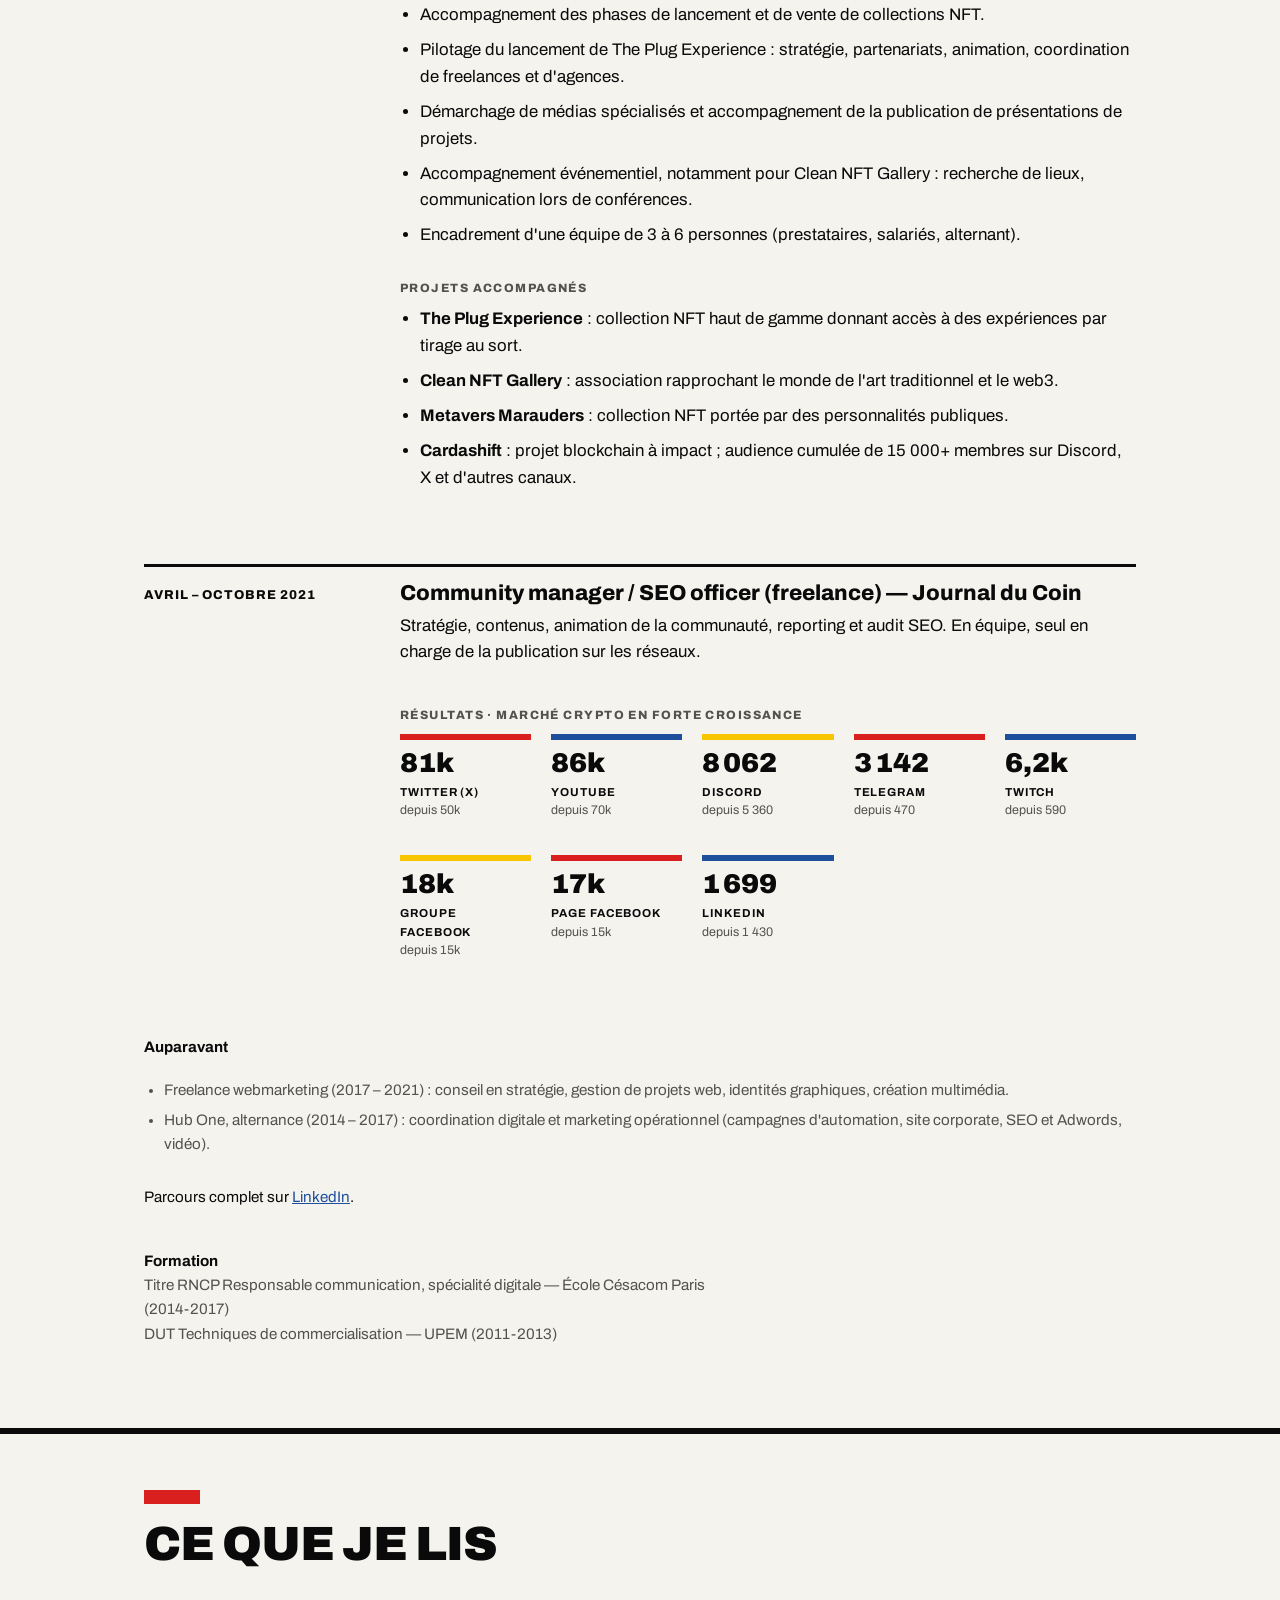
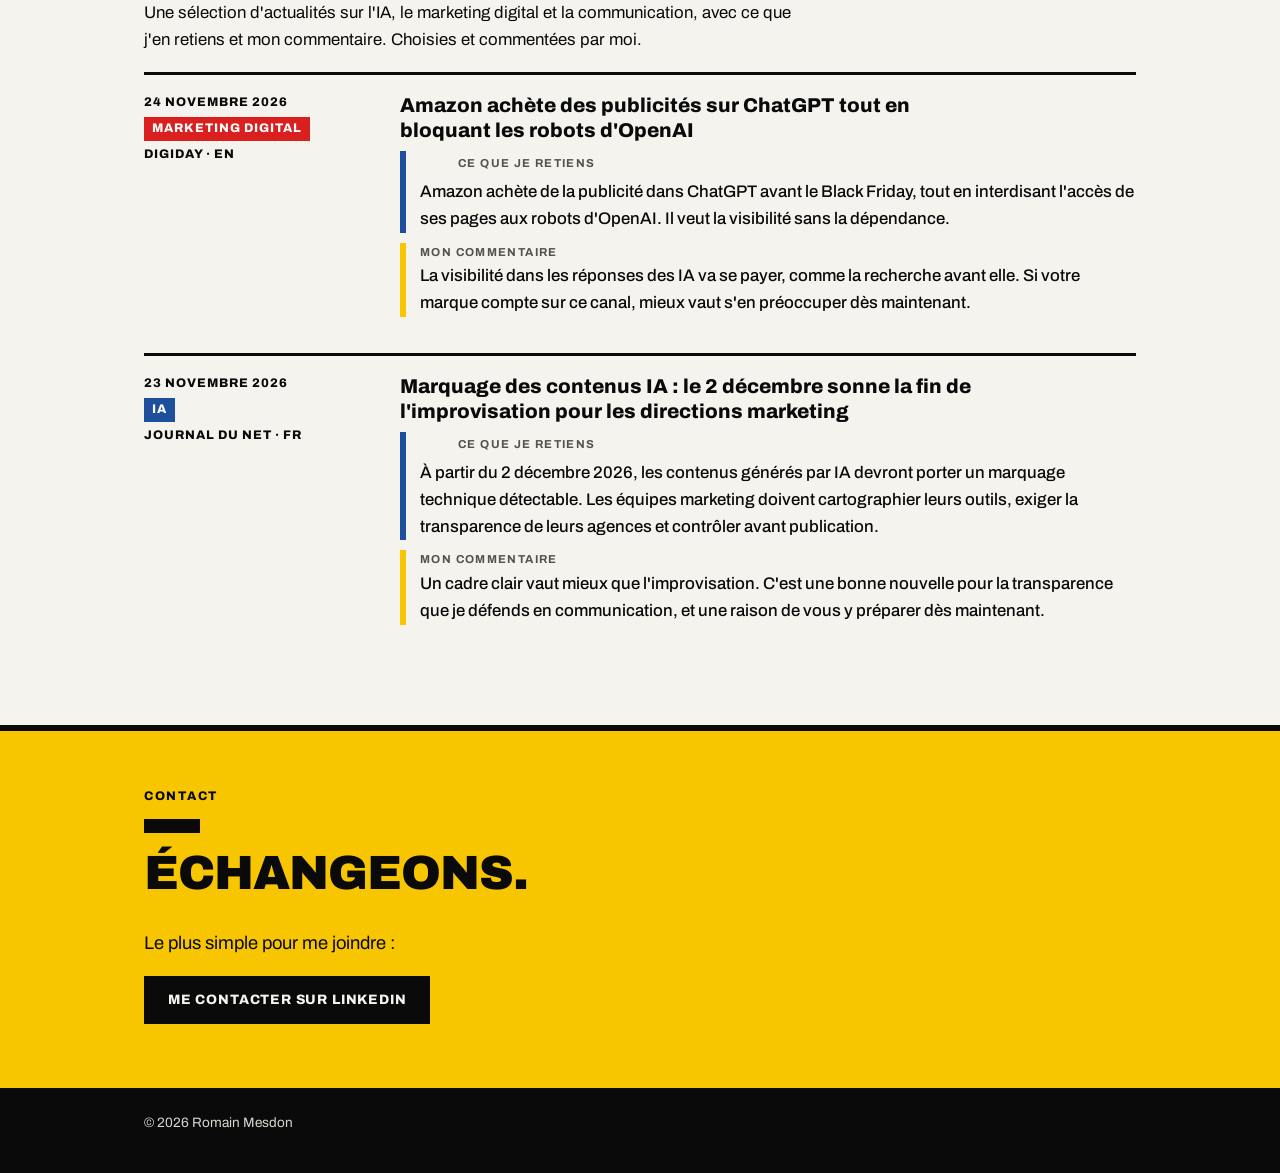
==== commit 4e6349f1: "Add files via upload" ====
--- a/index.html
+++ b/index.html
@@ -22,6 +22,7 @@
       <a href="#portrait">Portrait</a>
       <a href="#expertise">Expertise</a>
       <a href="#parcours">Parcours</a>
+      <a href="#veille">Veille</a>
       <a href="#contact">Contact</a>
     </nav>
   </div>
@@ -220,6 +221,15 @@
     </div>
   </section>
 
+  <section id="veille">
+    <div class="wrap">
+      <p class="kicker">Veille</p>
+      <h2>Ce que je lis</h2>
+      <p class="veille-intro">Une sélection d'actualités sur l'IA, le marketing digital et la communication, avec ce que j'en retiens et mon commentaire. Choisies et commentées par moi.</p>
+      <div id="veille-list" class="veille-list" aria-live="polite"></div>
+    </div>
+  </section>
+
   <section id="contact">
     <div class="wrap">
       <p class="kicker">Contact</p>
@@ -236,6 +246,7 @@
   <div class="wrap">© 2026 Romain Mesdon</div>
 </footer>
 
+<script src="veille.js" defer></script>
 <script src="mondrian.js" defer></script>
 </body>
 </html>
--- a/mondrian.css
+++ b/mondrian.css
@@ -38,7 +38,8 @@
 .top nav a:nth-child(1):hover, .top nav a:nth-child(1)[aria-current="true"] { background: var(--red); color: #fff; }
 .top nav a:nth-child(2):hover, .top nav a:nth-child(2)[aria-current="true"] { background: var(--blue); color: #fff; }
 .top nav a:nth-child(3):hover, .top nav a:nth-child(3)[aria-current="true"] { background: var(--yellow); }
-.top nav a:nth-child(4):hover, .top nav a:nth-child(4)[aria-current="true"] { background: var(--ink); color: #fff; }
+.top nav a:nth-child(4):hover, .top nav a:nth-child(4)[aria-current="true"] { background: var(--red); color: #fff; }
+.top nav a:nth-child(5):hover, .top nav a:nth-child(5)[aria-current="true"] { background: var(--ink); color: #fff; }
 
 /* Accueil : composition de cellules. Le fond noir et l'espace entre cellules forment les filets. */
 .hero { padding: 0; border-bottom: var(--rule) solid var(--ink); }
@@ -84,8 +85,9 @@
 #portrait { --c: var(--red); }
 #expertise { --c: var(--blue); }
 #parcours { --c: var(--yellow); }
+#veille { --c: var(--red); }
 #contact { --c: var(--ink); }
-#portrait .kicker, #expertise .kicker, #parcours .kicker { display: none; } /* le bloc de couleur remplace l'étiquette */
+#portrait .kicker, #expertise .kicker, #parcours .kicker, #veille .kicker { display: none; } /* le bloc de couleur remplace l'étiquette */
 
 /* Expertise : chaque cellule se remplit d'une couleur au survol */
 .expertise { list-style: none; padding: 0; margin: 0; display: grid; grid-template-columns: repeat(auto-fit, minmax(260px, 1fr)); gap: 0; border-top: 3px solid var(--ink); border-left: 3px solid var(--ink); }
@@ -133,6 +135,28 @@
 .more { margin-top: 28px; font-size: .95rem; }
 .formation { margin-top: 40px; font-size: .95rem; color: var(--muted); }
 .formation strong { color: var(--ink); }
+
+/* Veille : une entrée par actualité, métadonnées à gauche, contenu à droite (même grille que les postes) */
+.veille-list { display: grid; gap: 0; }
+.veille-item { display: grid; grid-template-columns: 220px 1fr; gap: 0 36px; padding: 18px 0 26px; border-top: 3px solid var(--ink); }
+.veille-meta { font-size: .78rem; font-weight: 800; letter-spacing: .08em; text-transform: uppercase; }
+.veille-meta span { display: block; margin-bottom: 4px; }
+.veille-meta .veille-tag { display: inline-block; padding: 2px 8px; color: #fff; background: var(--tag, var(--ink)); }
+.veille-item[data-rubrique="IA"] { --tag: var(--blue); }
+.veille-item[data-rubrique="Marketing digital"] { --tag: var(--red); }
+.veille-item[data-rubrique="Communication"] { --tag: var(--ink); }
+.veille-item[data-rubrique="Réseaux sociaux"] { --tag: var(--blue); }
+.veille-item h3 { font-size: 1.25rem; font-weight: 800; line-height: 1.25; margin: 0 0 8px; max-width: 30em; }
+.veille-item h3 a { color: var(--ink); text-decoration: none; background: linear-gradient(var(--yellow), var(--yellow)) 0 100% / 0 6px no-repeat; transition: background-size .3s; }
+.veille-item h3 a:hover, .veille-item h3 a:focus-visible { background-size: 100% 6px; }
+.veille-item p { margin: 0 0 10px; max-width: 44em; }
+.veille-block { border-left: 6px solid var(--yellow); padding-left: 14px; font-weight: 500; }
+.veille-retenu { border-left-color: var(--blue); }
+/* Puce illustrée devant « Ce que je retiens » (image décorative, donc en fond CSS) */
+.veille-retenu b::before { content: ""; display: inline-block; width: 30px; height: 26px; margin-right: 8px; vertical-align: middle; background: url(img/veille-puce.png) center / contain no-repeat; }
+.veille-block b { display: block; font-size: .72rem; letter-spacing: .12em; text-transform: uppercase; color: var(--muted); margin-bottom: 2px; }
+.veille-empty { color: var(--muted); }
+@media (max-width: 760px) { .veille-item { grid-template-columns: 1fr; gap: 6px; } }
 
 /* Contact : grand aplat jaune */
 #contact { background: var(--yellow); }
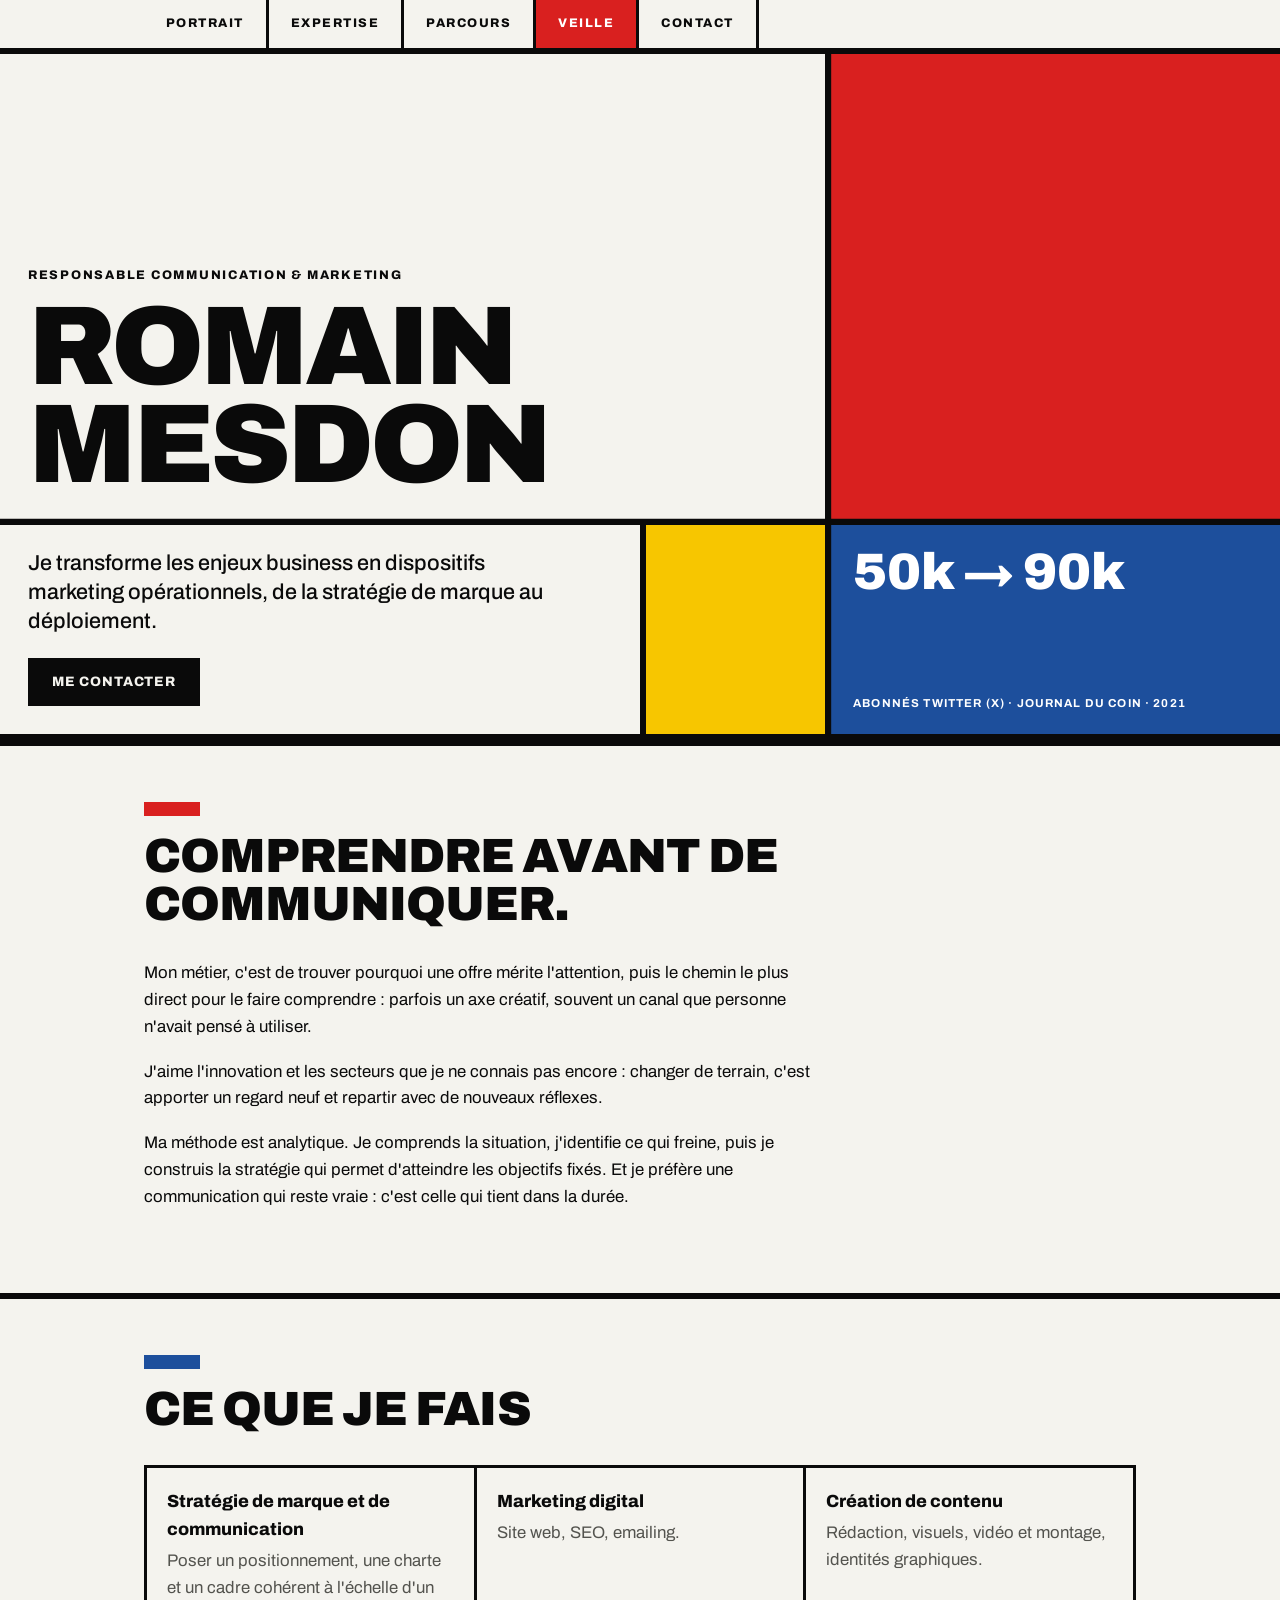
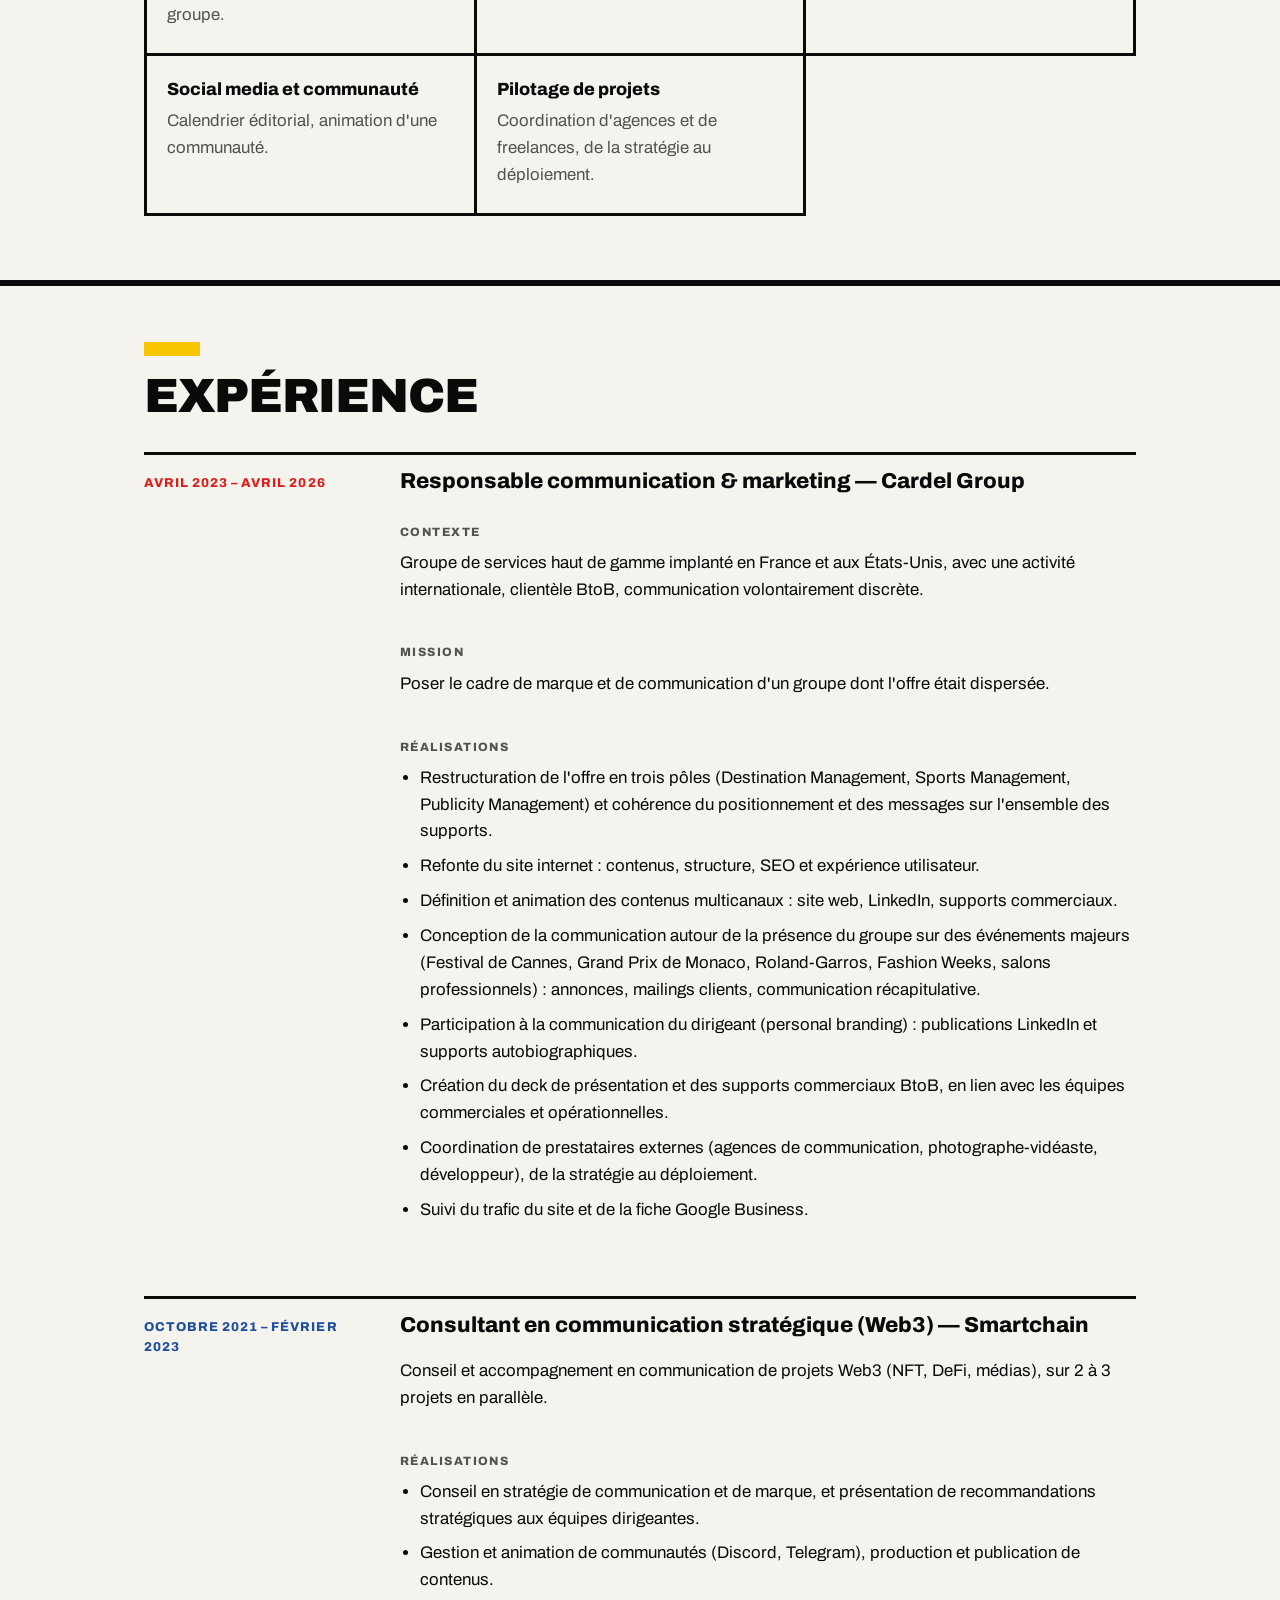
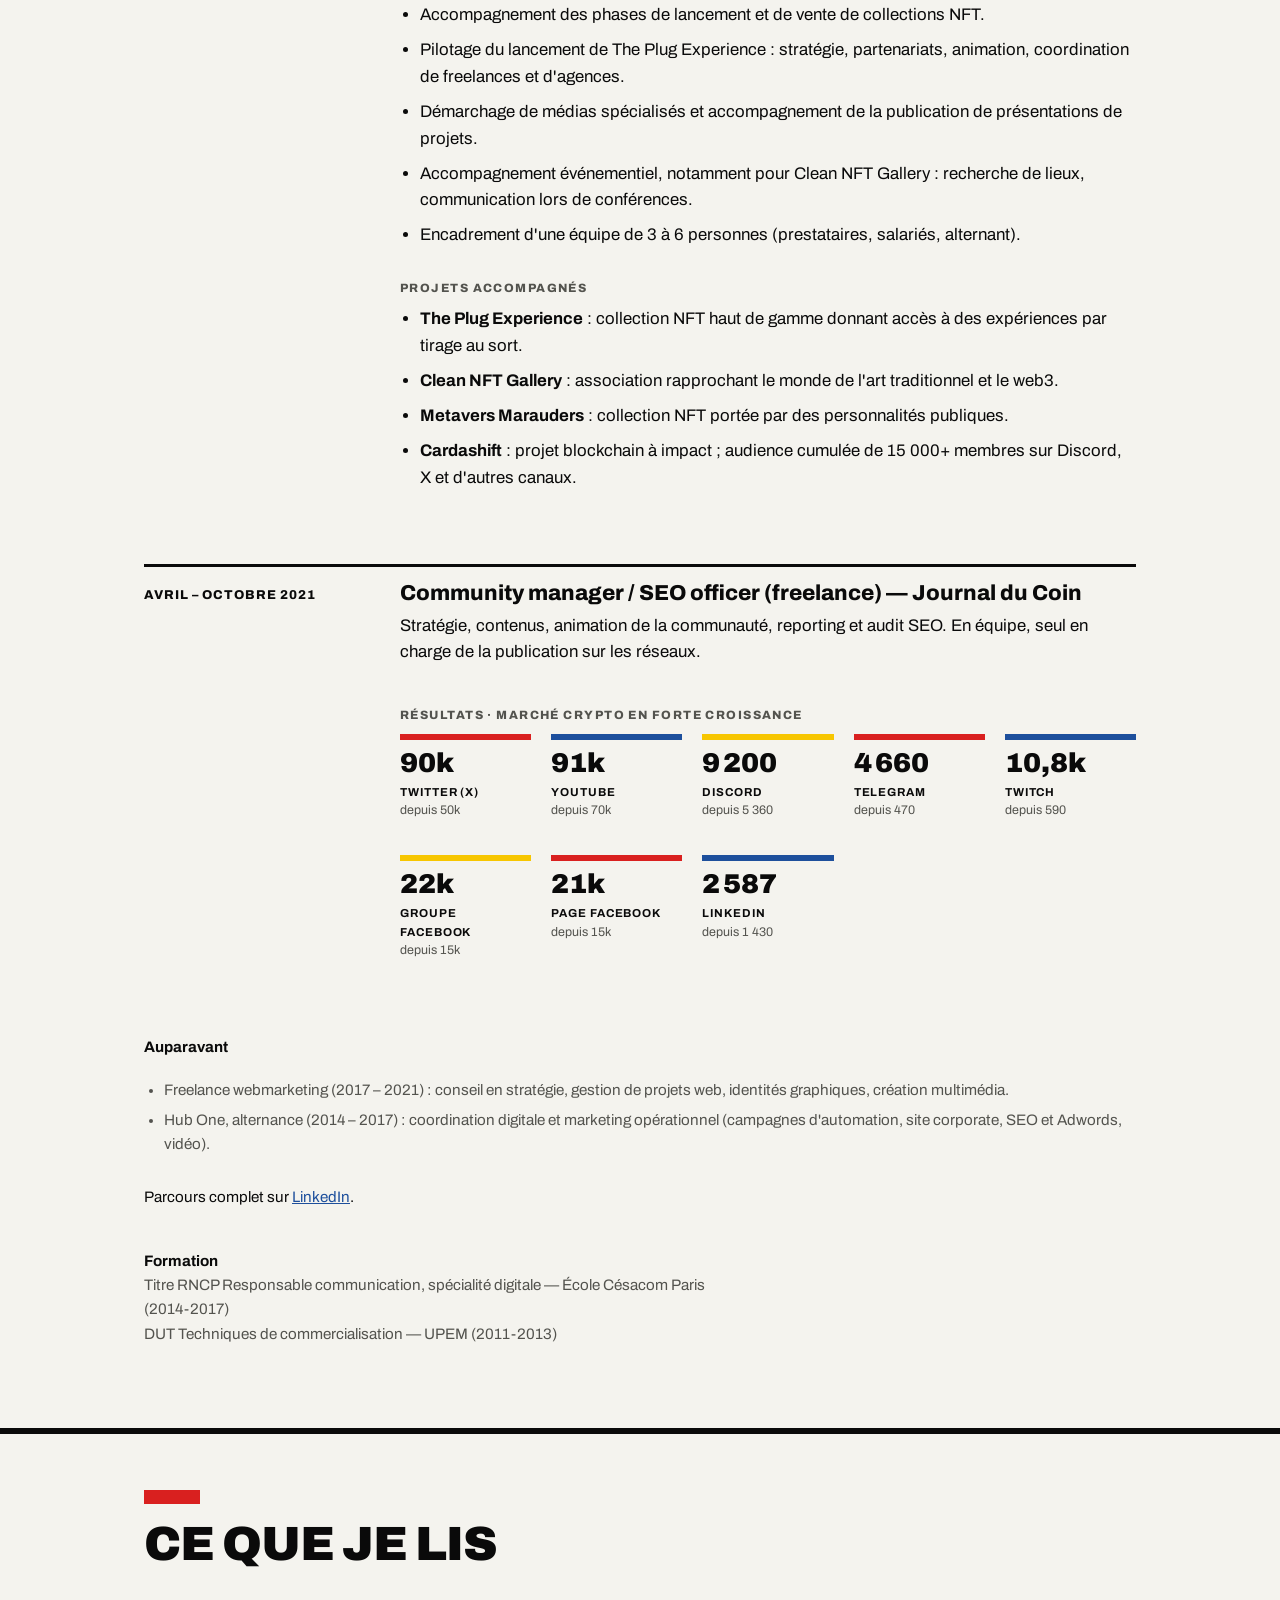
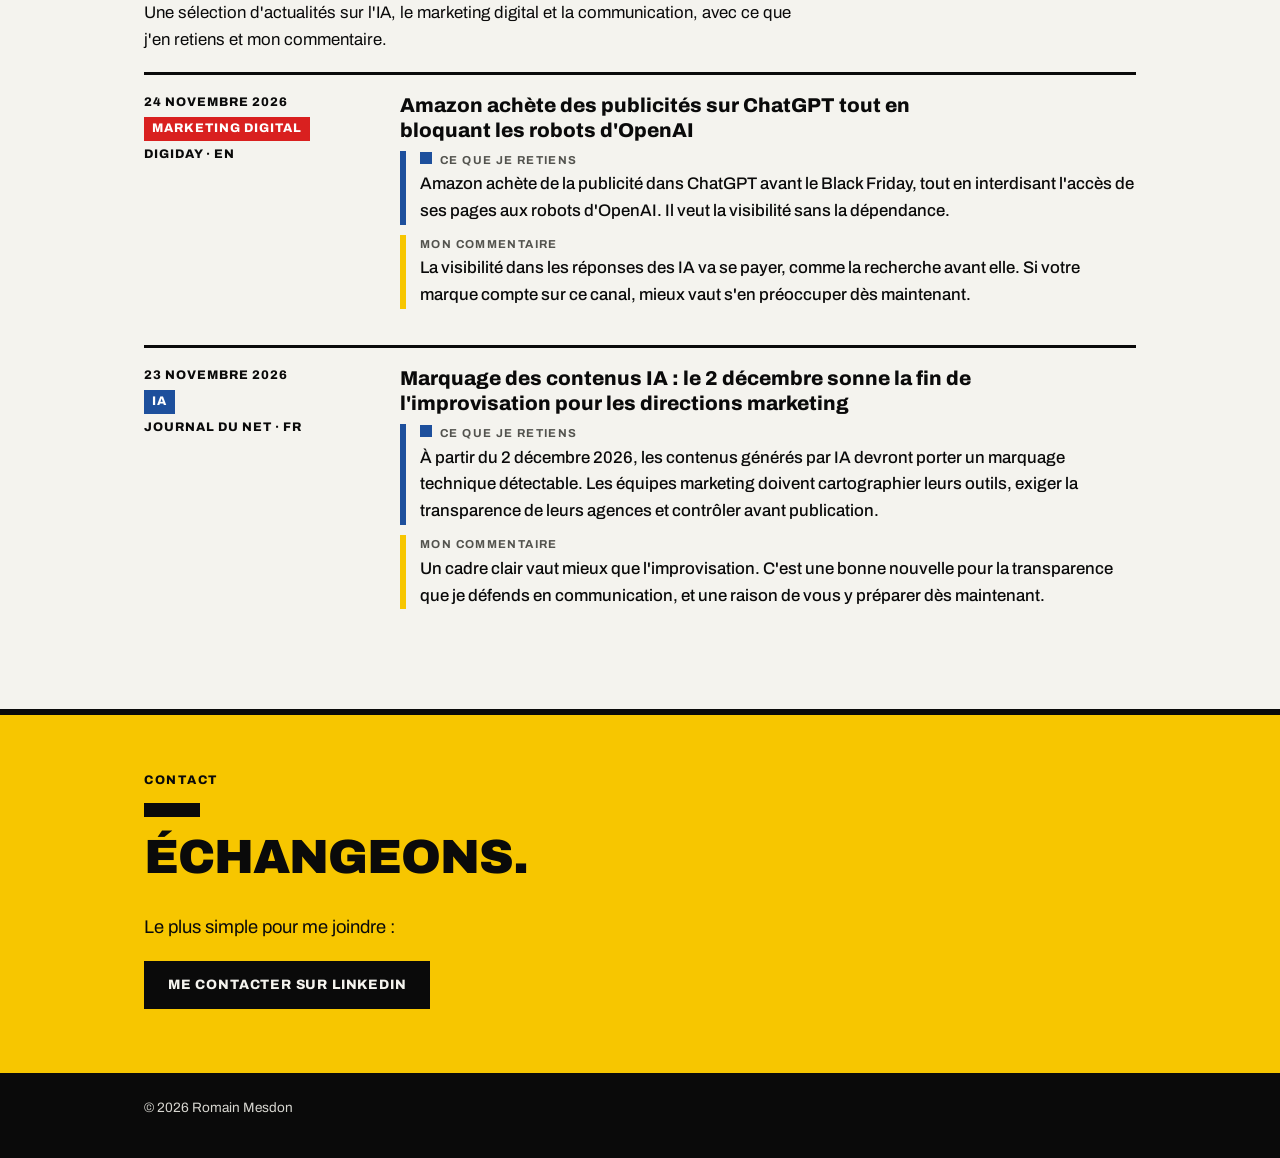
==== commit 311c8347: "Add files via upload" ====
--- a/index.html
+++ b/index.html
@@ -225,7 +225,7 @@
     <div class="wrap">
       <p class="kicker">Veille</p>
       <h2>Ce que je lis</h2>
-      <p class="veille-intro">Une sélection d'actualités sur l'IA, le marketing digital et la communication, avec ce que j'en retiens et mon commentaire. Choisies et commentées par moi.</p>
+      <p class="veille-intro">Une sélection d'actualités sur l'IA, le marketing digital et la communication, avec ce que j'en retiens et mon commentaire.</p>
       <div id="veille-list" class="veille-list" aria-live="polite"></div>
     </div>
   </section>
--- a/mondrian.css
+++ b/mondrian.css
@@ -152,8 +152,8 @@
 .veille-item p { margin: 0 0 10px; max-width: 44em; }
 .veille-block { border-left: 6px solid var(--yellow); padding-left: 14px; font-weight: 500; }
 .veille-retenu { border-left-color: var(--blue); }
-/* Puce illustrée devant « Ce que je retiens » (image décorative, donc en fond CSS) */
-.veille-retenu b::before { content: ""; display: inline-block; width: 30px; height: 26px; margin-right: 8px; vertical-align: middle; background: url(img/veille-puce.png) center / contain no-repeat; }
+/* Puce : petit carré bleu devant « Ce que je retiens » */
+.veille-retenu b::before { content: ""; display: inline-block; width: 12px; height: 12px; margin-right: 8px; background: var(--blue); }
 .veille-block b { display: block; font-size: .72rem; letter-spacing: .12em; text-transform: uppercase; color: var(--muted); margin-bottom: 2px; }
 .veille-empty { color: var(--muted); }
 @media (max-width: 760px) { .veille-item { grid-template-columns: 1fr; gap: 6px; } }
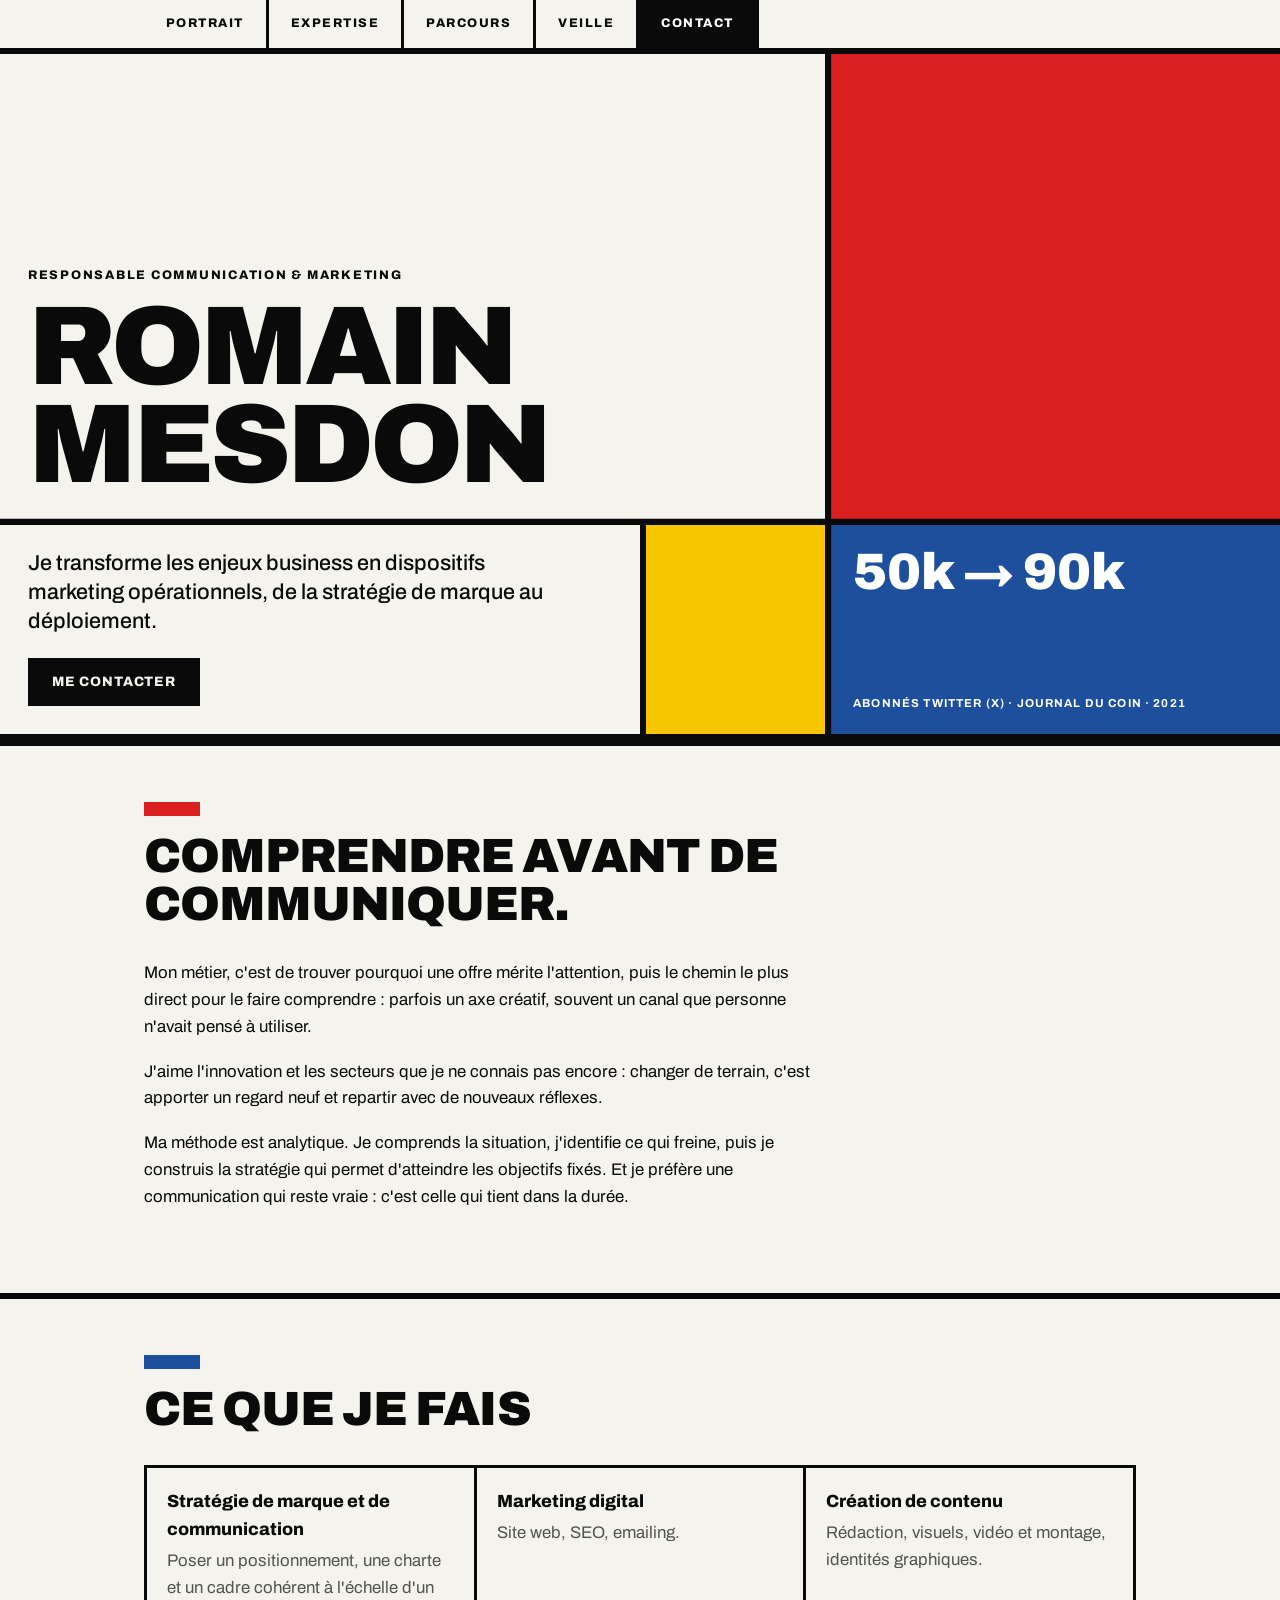
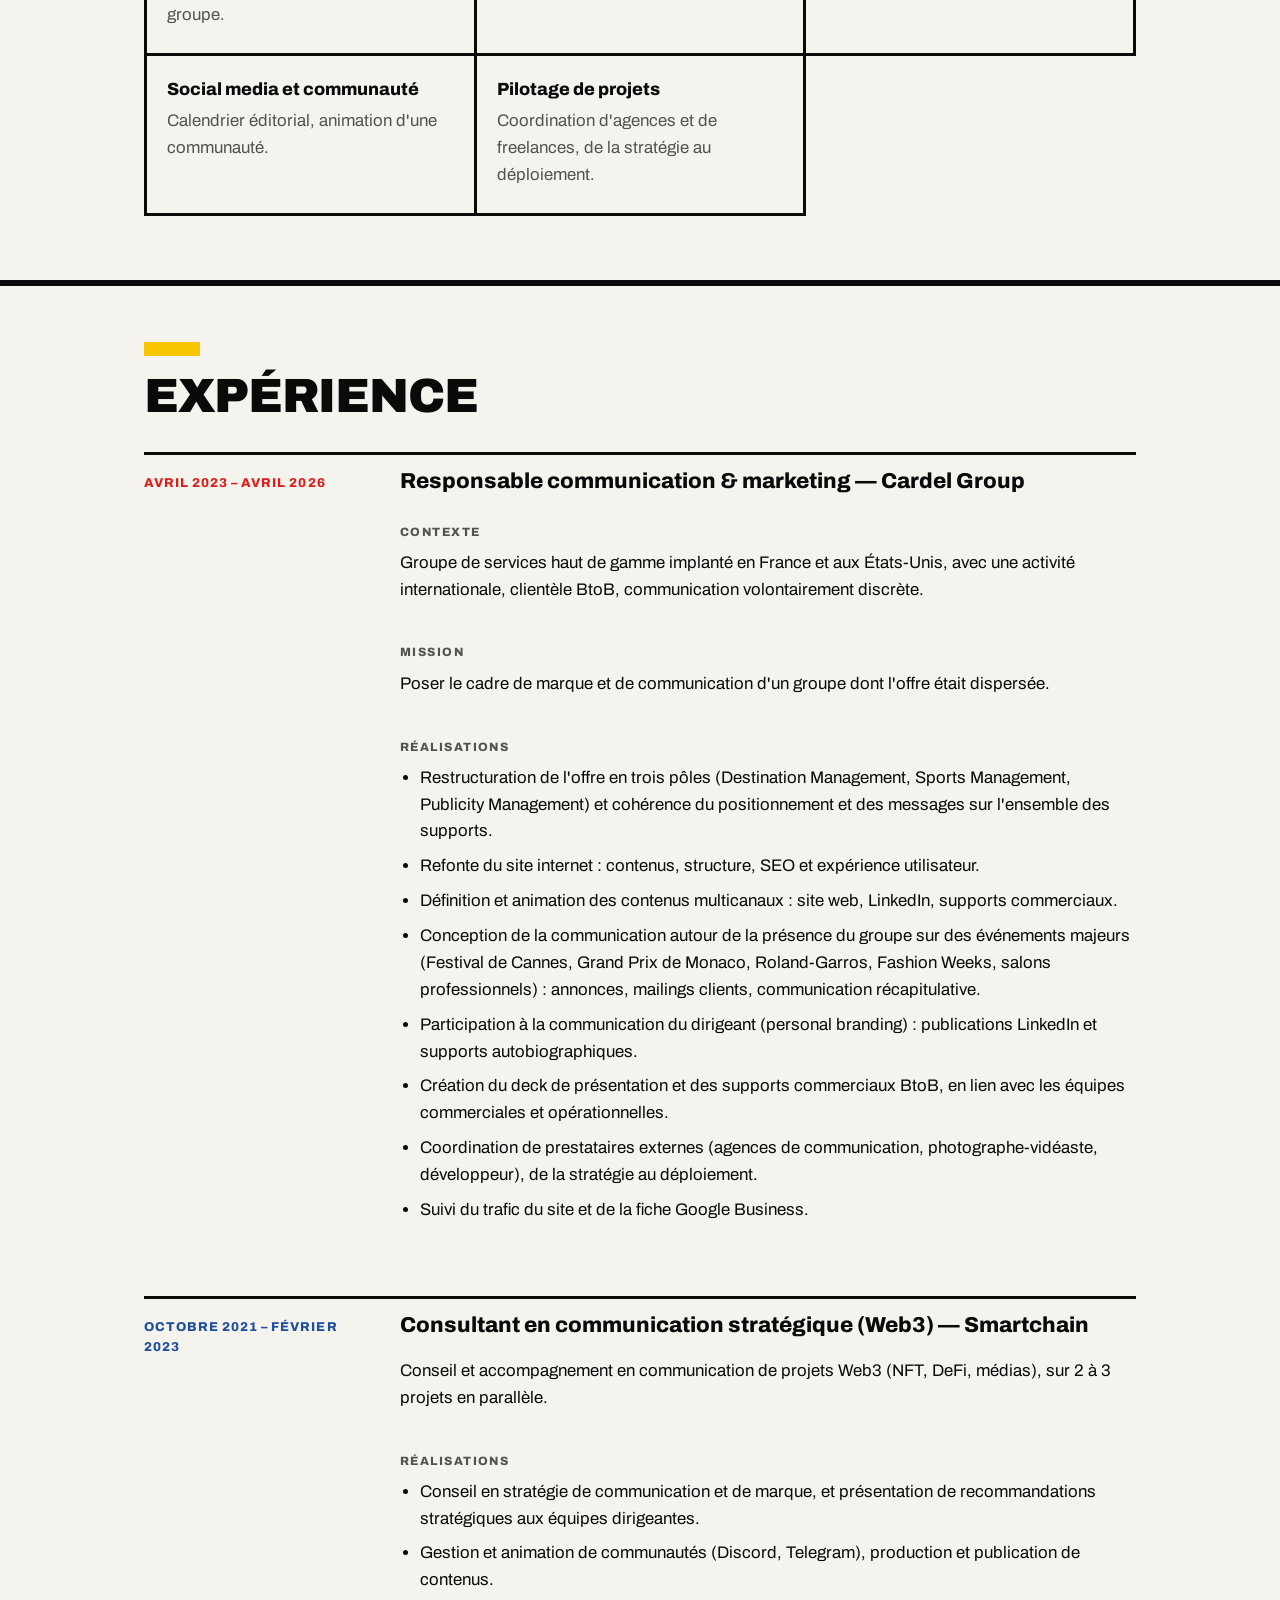
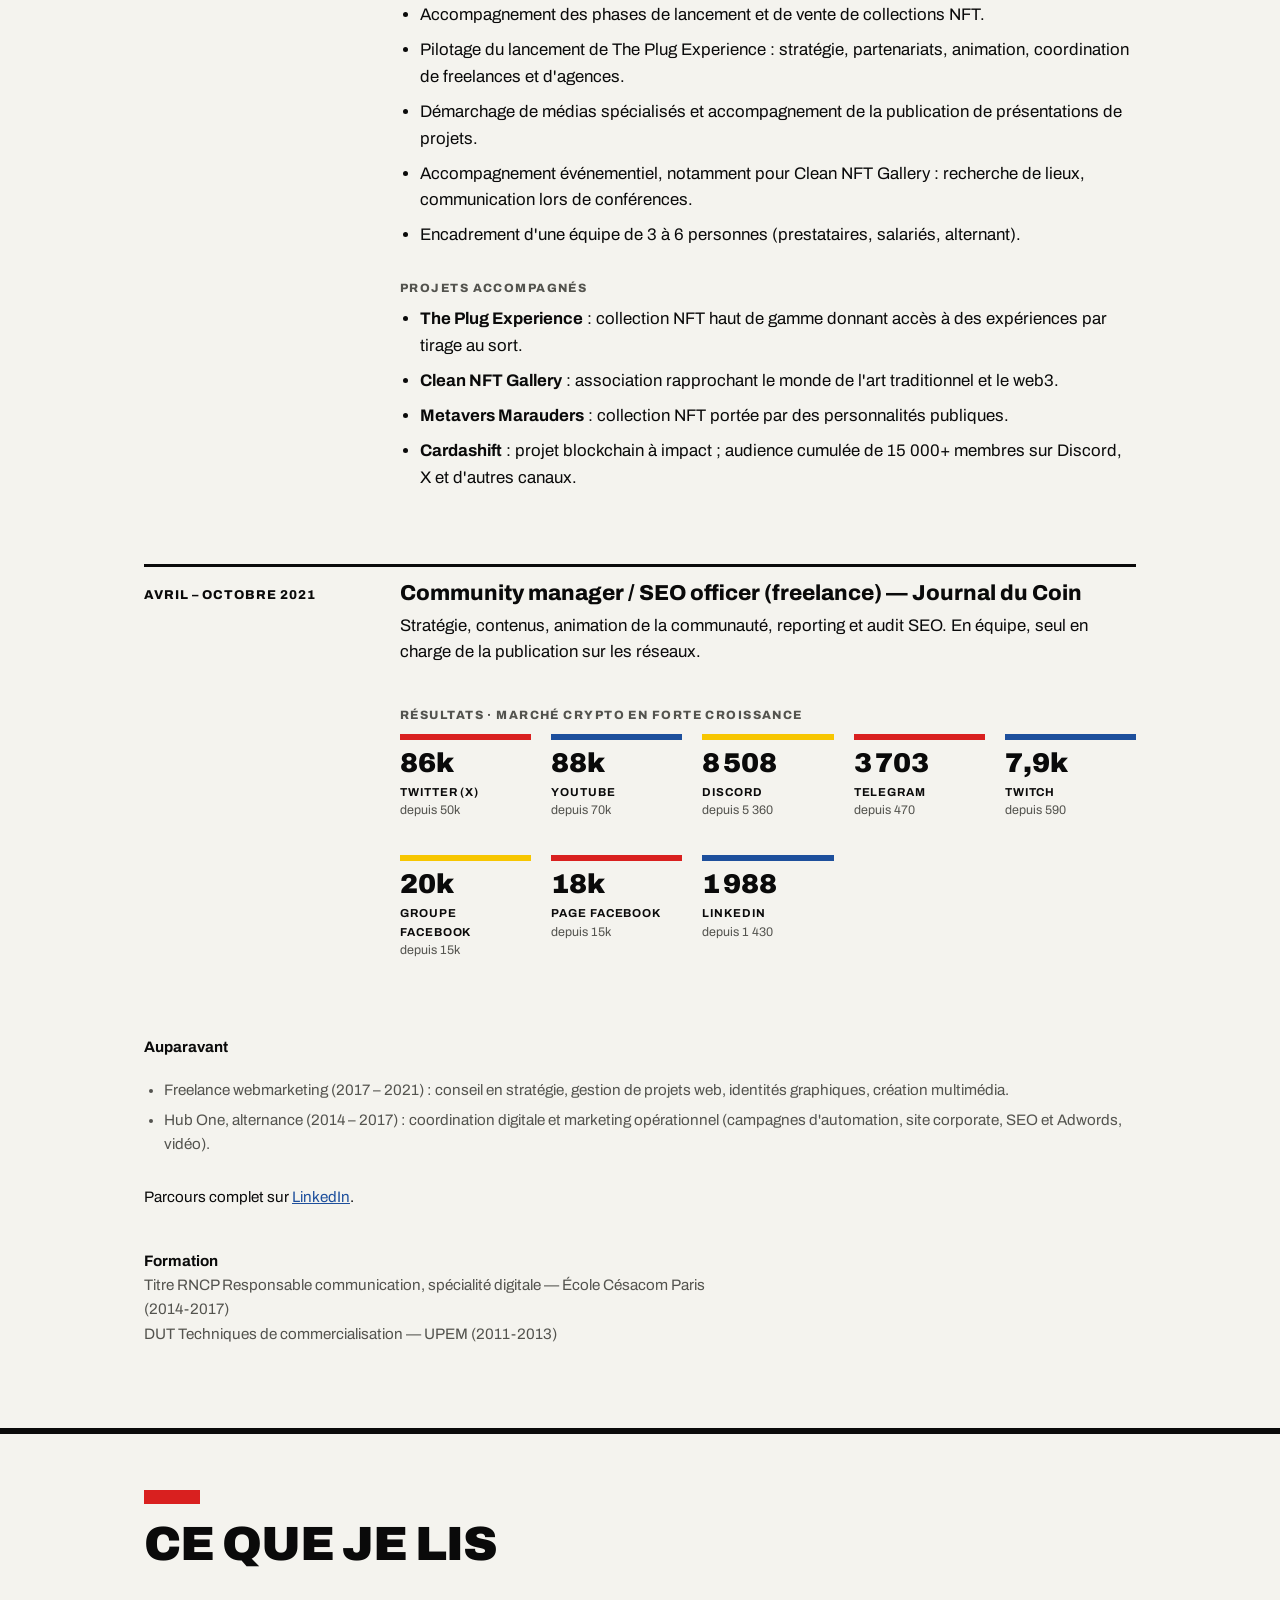
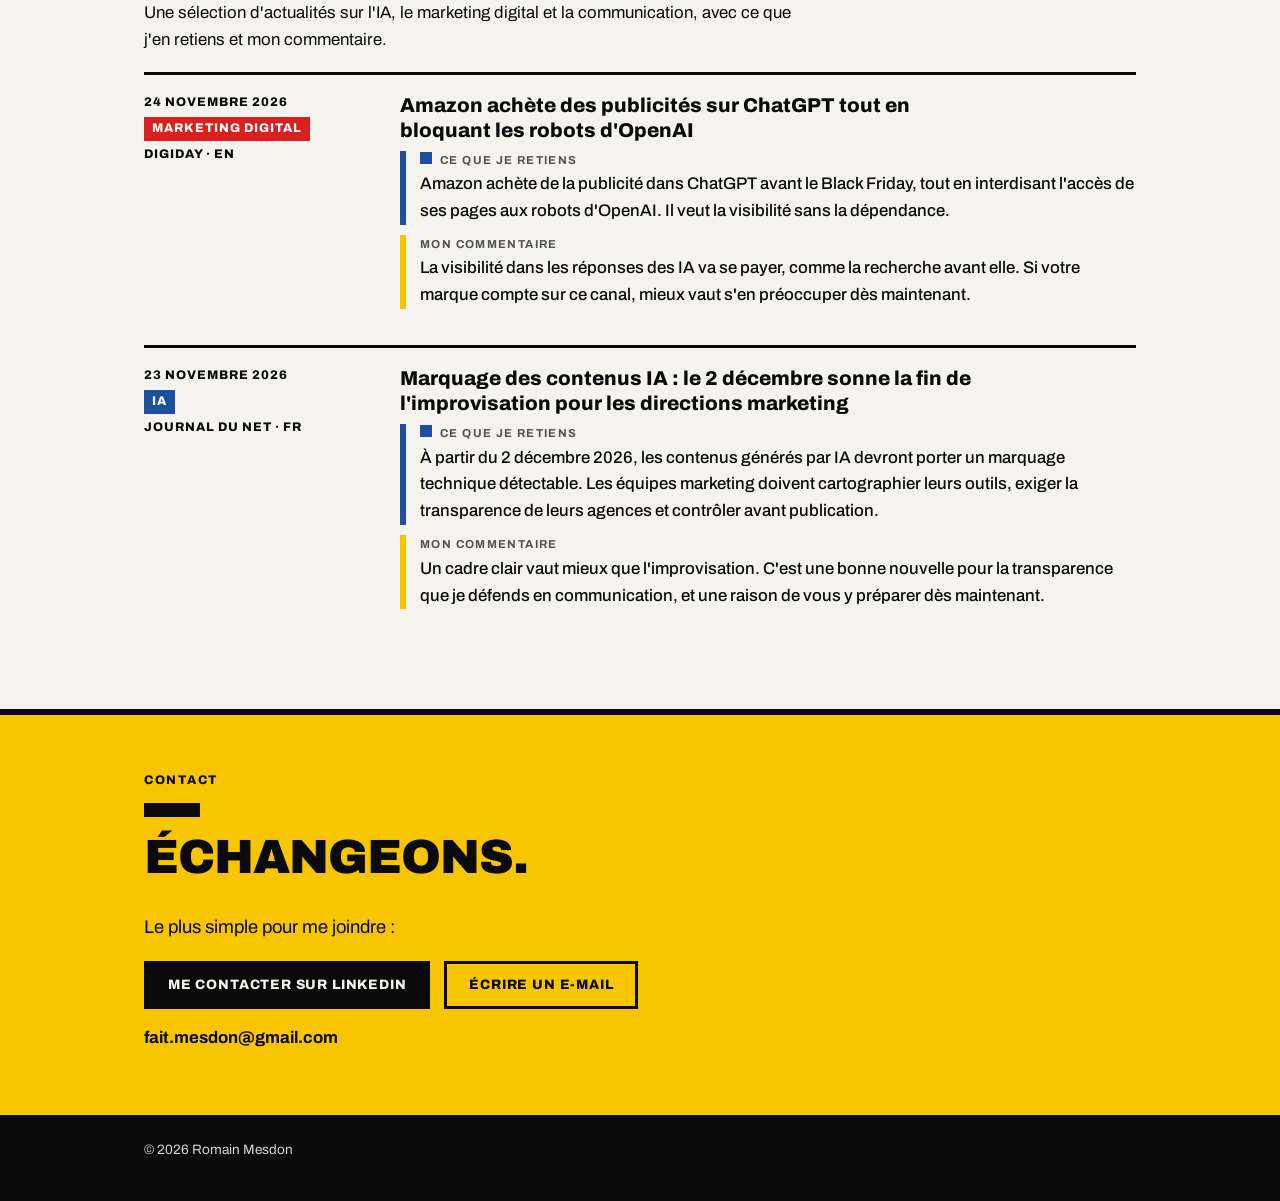
==== commit eeea75bb: "Add files via upload" ====
--- a/index.html
+++ b/index.html
@@ -235,8 +235,13 @@
       <p class="kicker">Contact</p>
       <h2>Échangeons.</h2>
       <p class="contact-text">Le plus simple pour me joindre :</p>
-      <!-- Pour ajouter une adresse email : <a class="cta" href="mailto:ton@adresse.fr">Écrire un email</a> -->
-      <a class="cta" href="https://www.linkedin.com/in/romain-mesdon-%F0%9F%8E%88-2373228b/">Me contacter sur LinkedIn</a>
+      <div class="cta-row">
+        <a class="cta" href="https://www.linkedin.com/in/romain-mesdon-%F0%9F%8E%88-2373228b/">Me contacter sur LinkedIn</a>
+        <!-- L'adresse e-mail est assemblée par mondrian.js (contactMail) pour limiter la collecte par les robots. -->
+        <a class="cta cta-alt" id="mail-cta" href="#contact" hidden>Écrire un e-mail</a>
+      </div>
+      <p class="mail-text" id="mail-text" hidden></p>
+      <noscript><p class="mail-text">Pour afficher l'adresse e-mail, activez JavaScript, ou contactez-moi sur LinkedIn.</p></noscript>
     </div>
   </section>
 
--- a/mondrian.css
+++ b/mondrian.css
@@ -163,6 +163,10 @@
 .contact-text { font-size: 1.15rem; }
 #contact .kicker { color: var(--ink); }
 #contact .cta:hover { background: var(--red); }
+.cta-row { display: flex; flex-wrap: wrap; gap: 14px; align-items: center; }
+.cta.cta-alt { background: transparent; color: var(--ink); border: 3px solid var(--ink); padding: 10px 22px; }
+#contact .cta.cta-alt:hover { background: var(--ink); color: var(--yellow); }
+.mail-text { margin: 16px 0 0; font-weight: 700; user-select: all; }
 footer { padding: 24px 0 40px; background: var(--ink); color: #d7d6d0; font-size: .85rem; }
 
 /* Mobile : la composition s'empile */
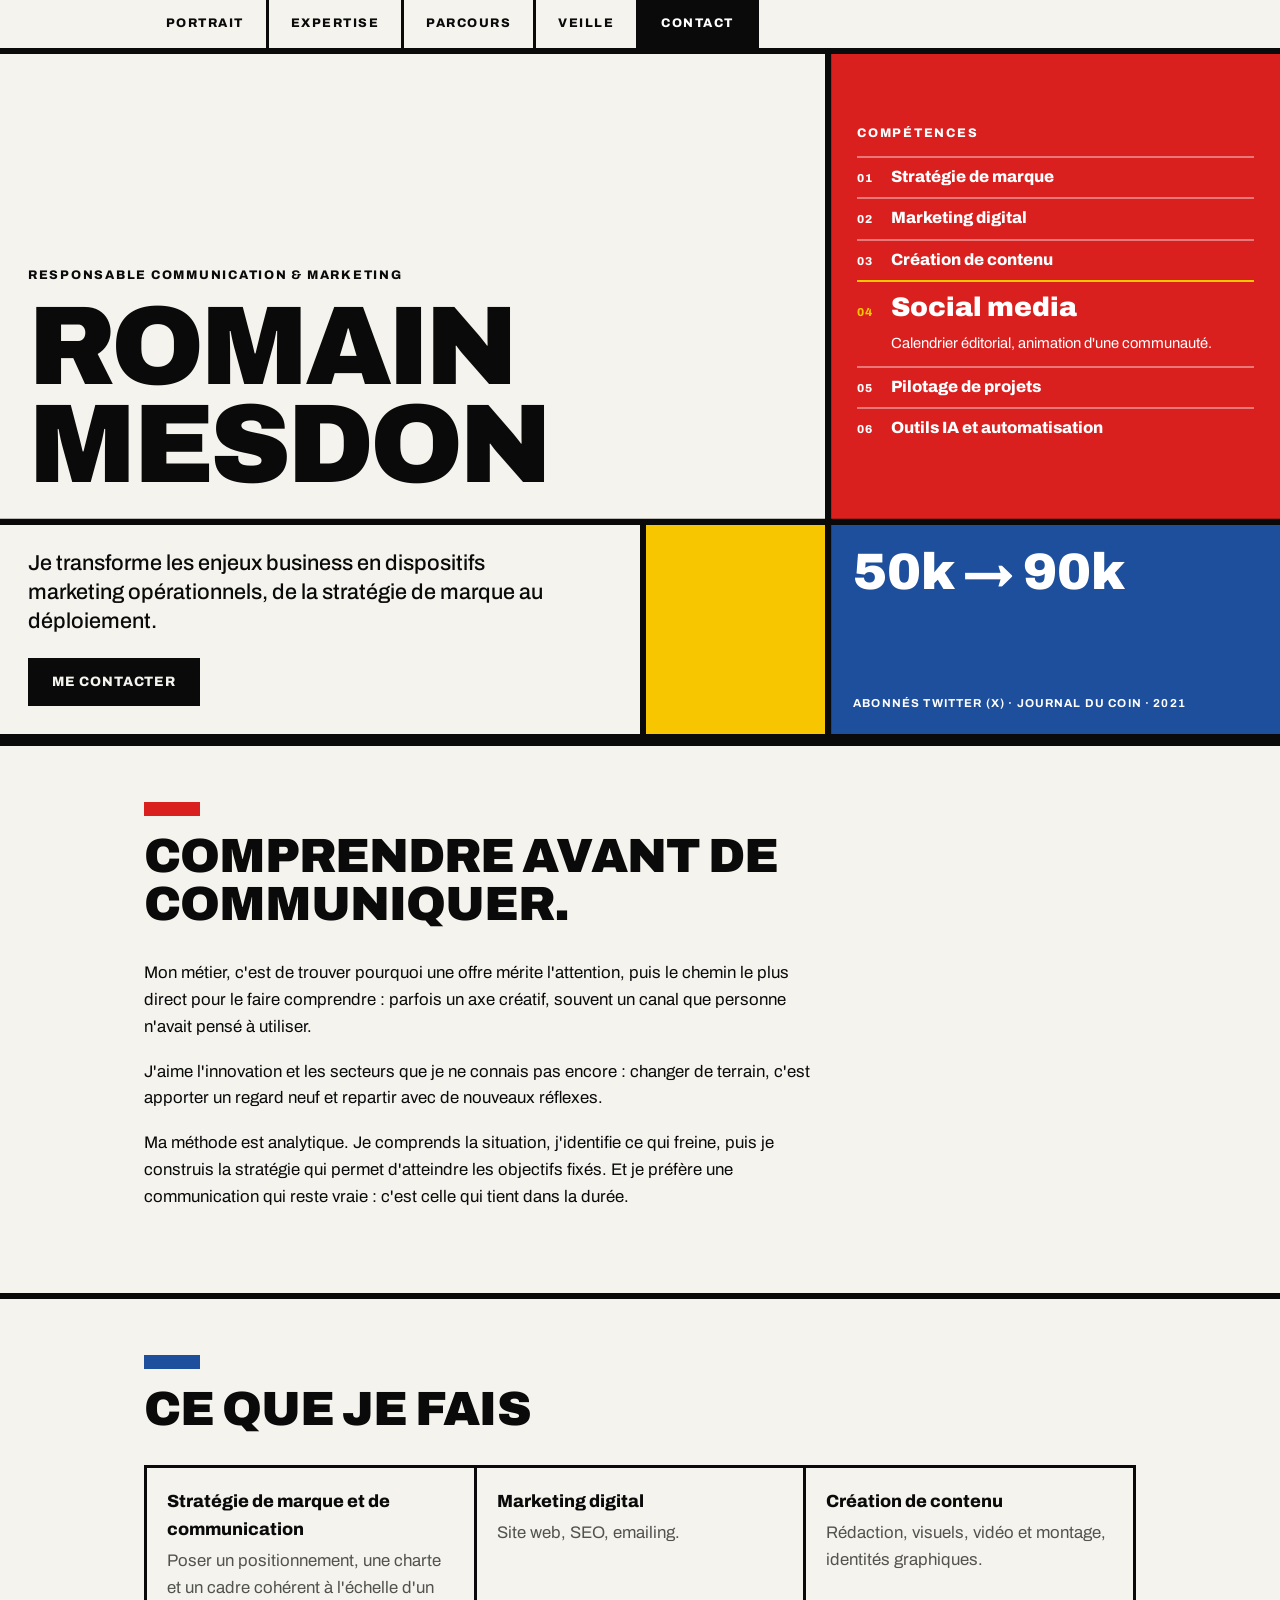
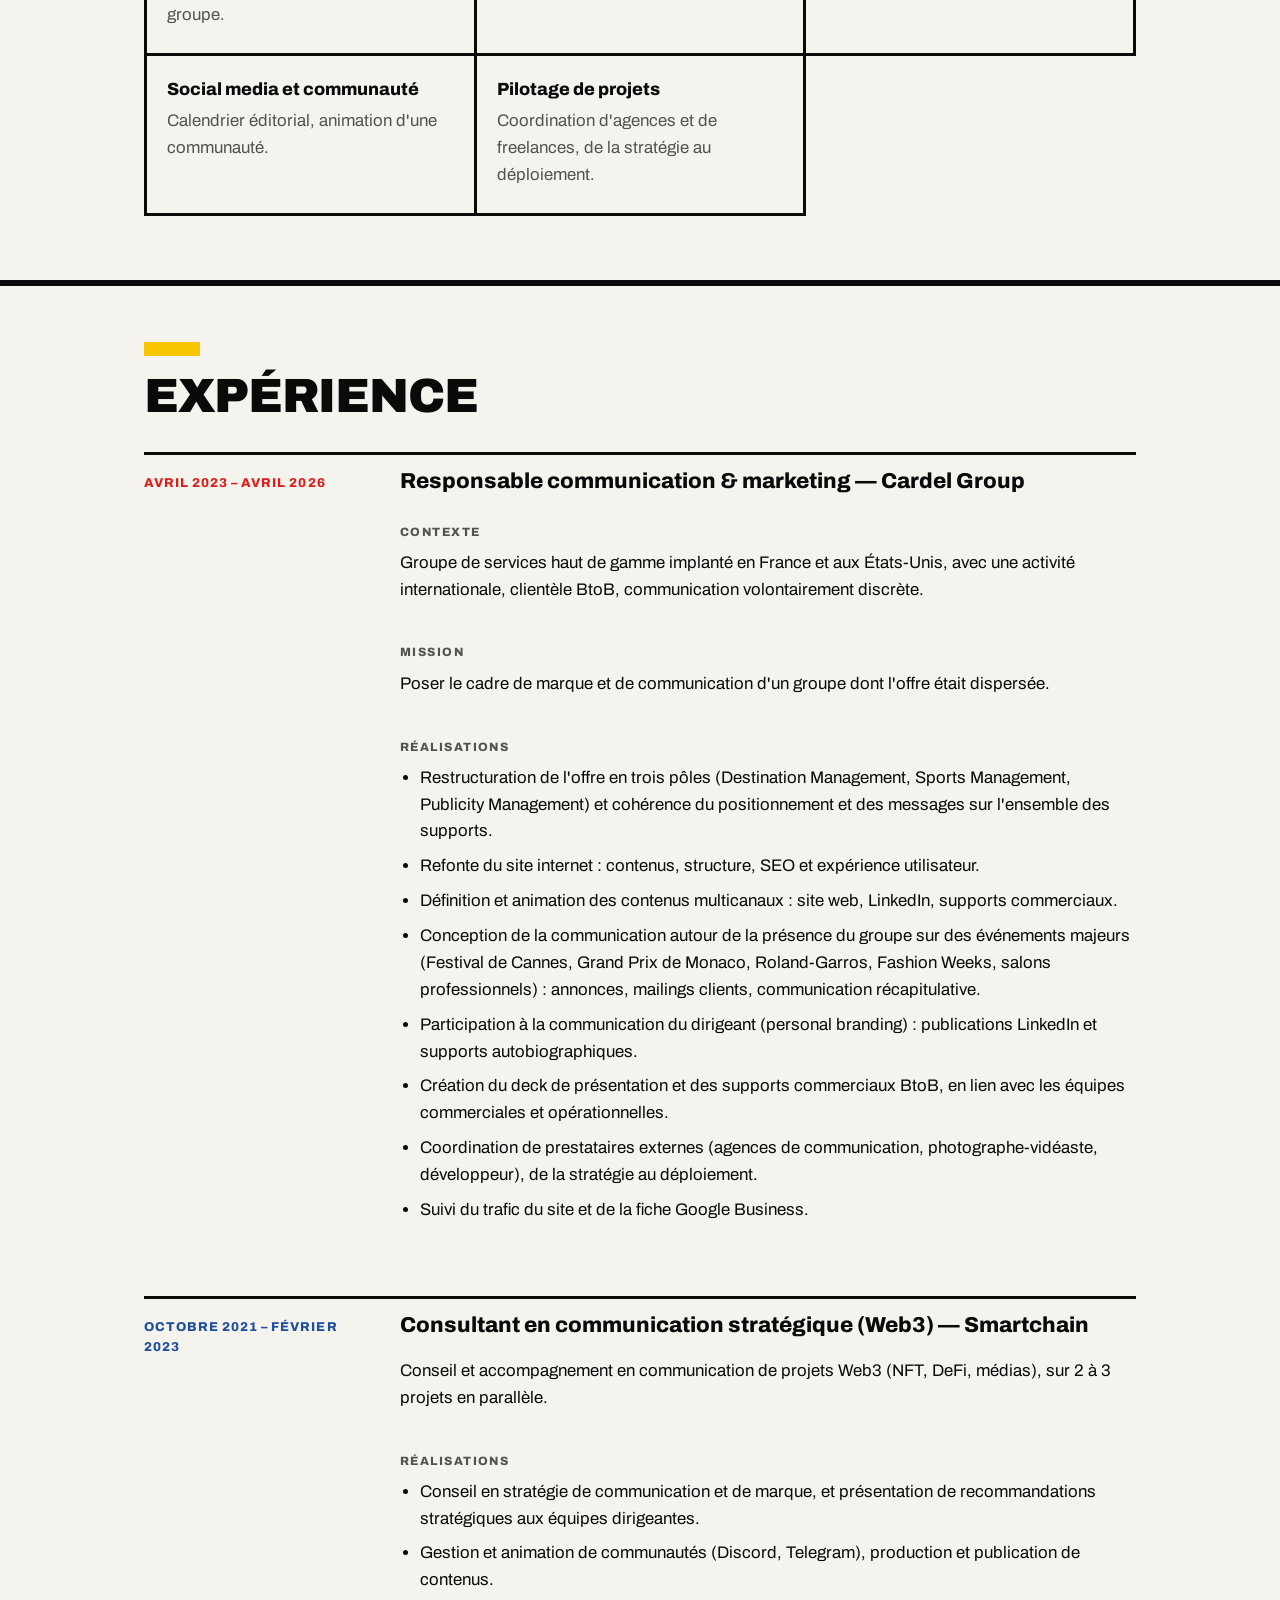
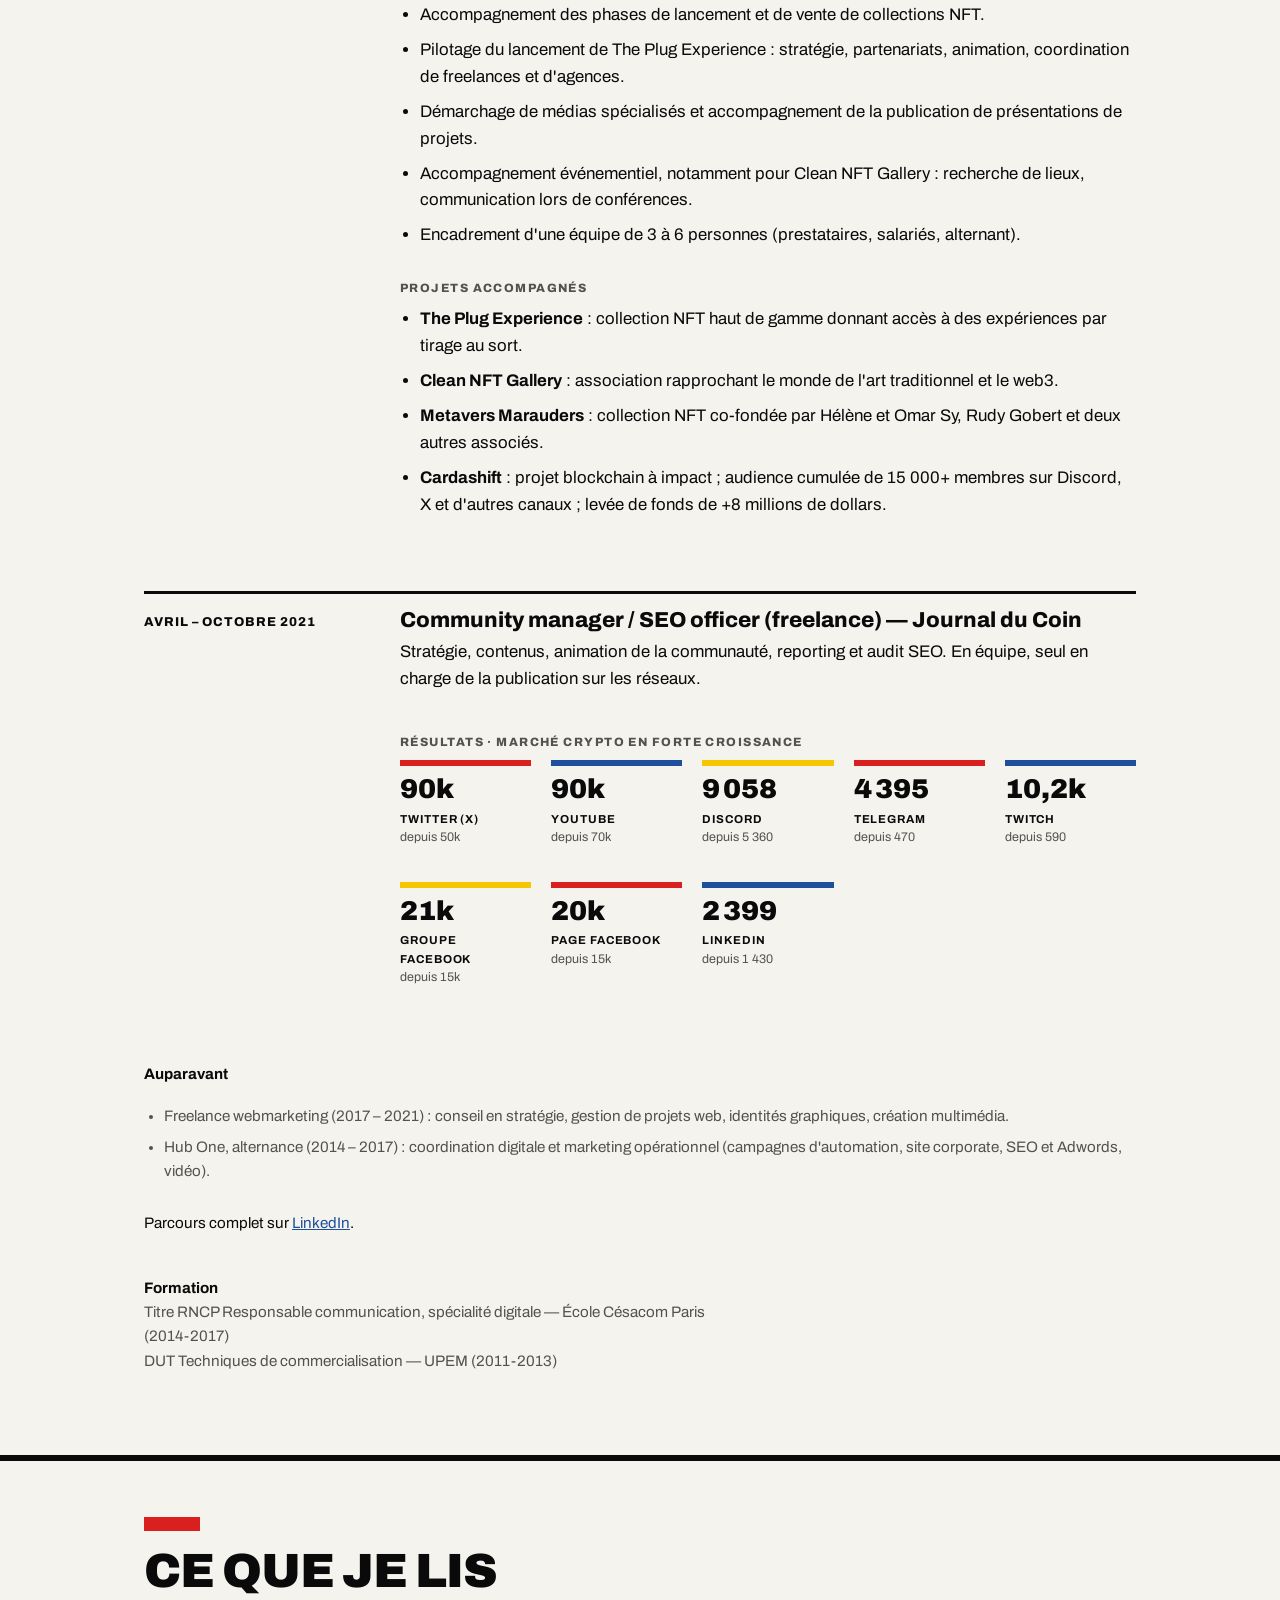
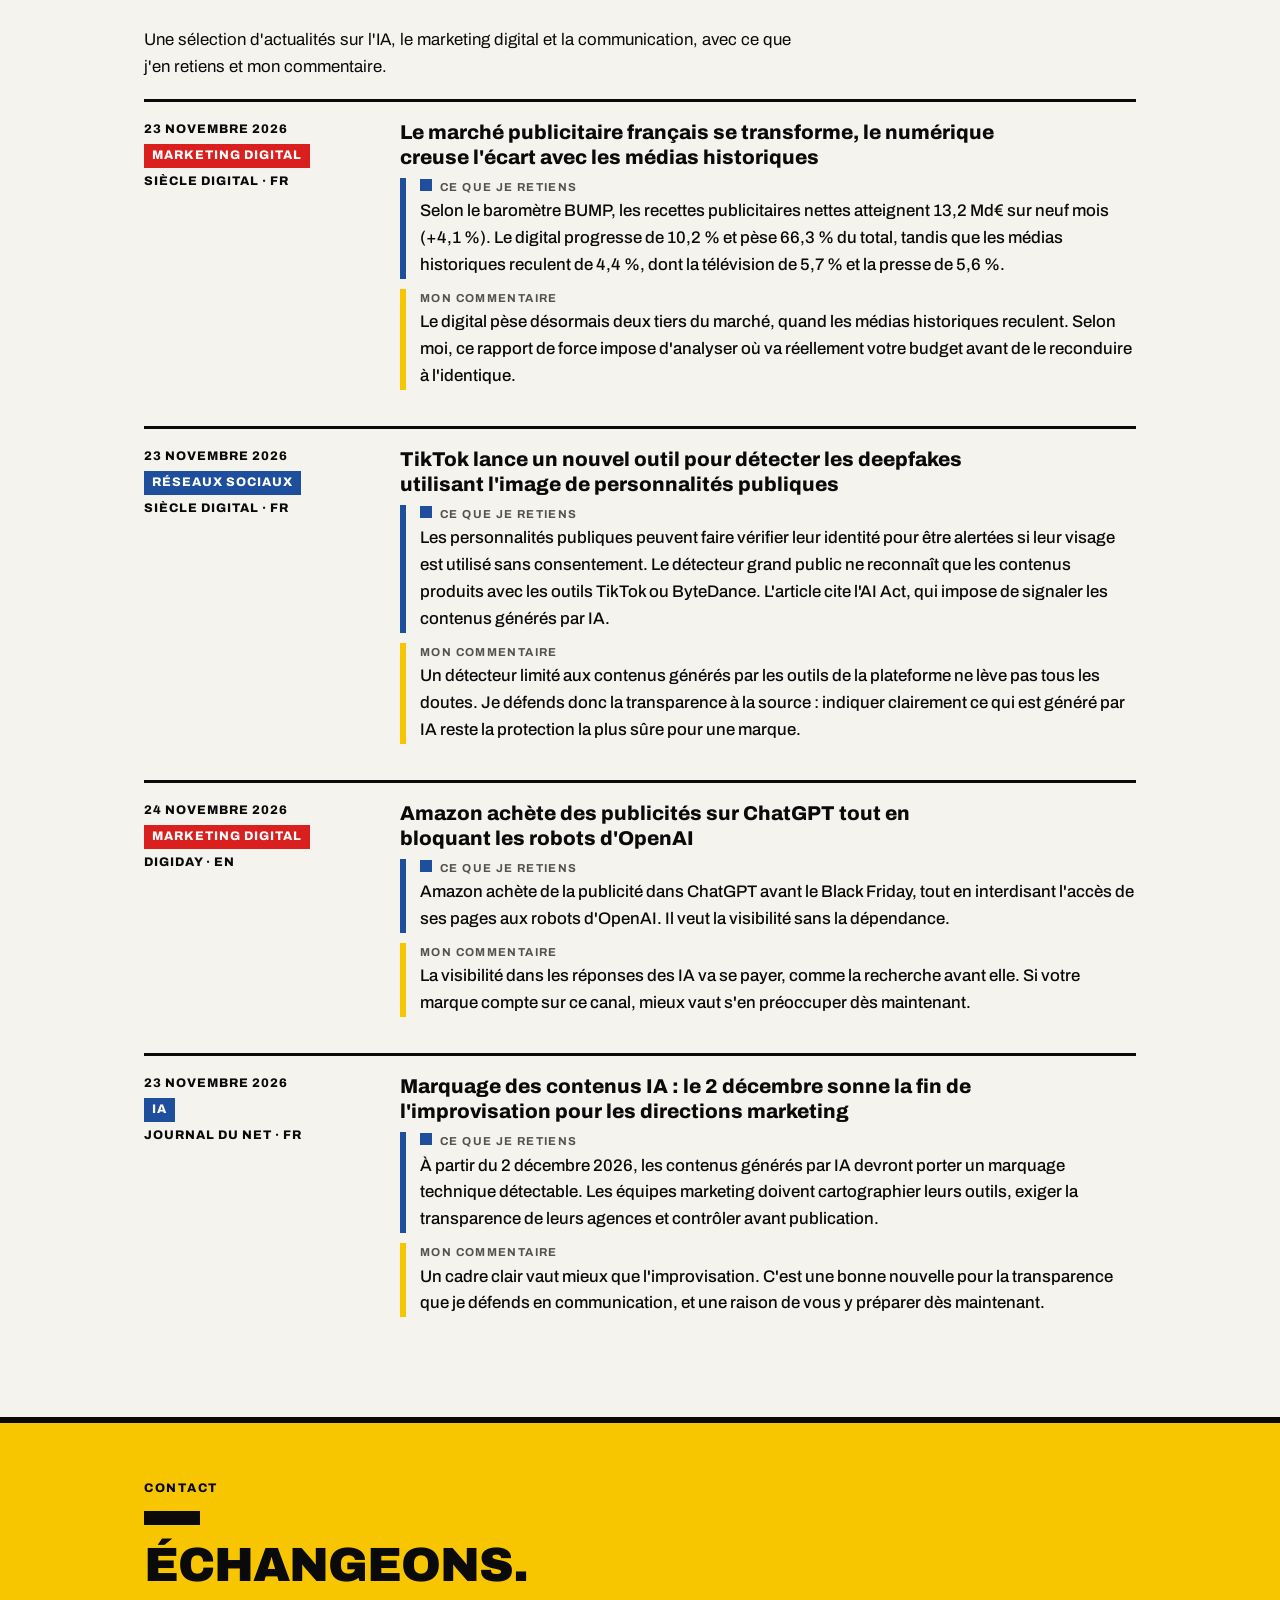
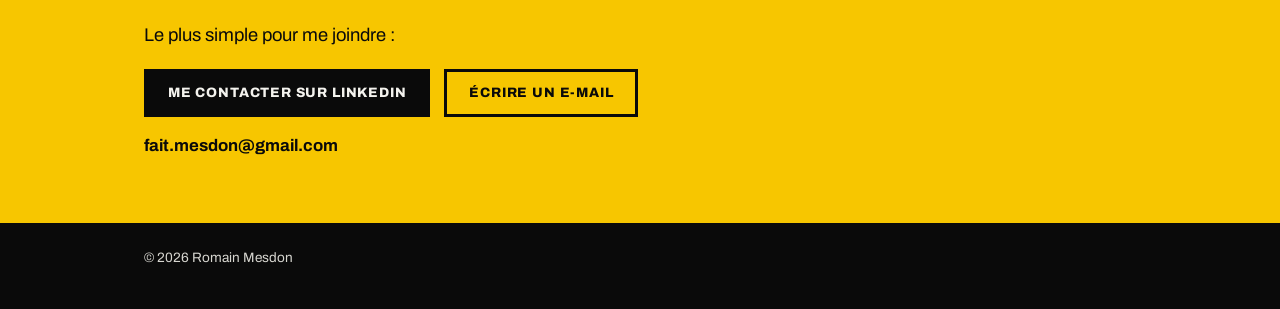
==== commit 5cdde479: "Add files via upload" ====
--- a/index.html
+++ b/index.html
@@ -36,7 +36,35 @@
         <p class="kicker">Responsable communication &amp; marketing</p>
         <h1>Romain<br>Mesdon</h1>
       </div>
-      <div class="cell c-red" style="--i:1" aria-hidden="true"></div>
+      <div class="cell c-red" style="--i:1">
+        <p class="kicker">Compétences</p>
+        <ol class="reel" id="reel">
+          <li class="is-active">
+            <button type="button" aria-expanded="true"><span class="num">01</span><span class="ttl">Stratégie de marque</span></button>
+            <div class="desc-wrap"><p class="desc">Positionnement, charte et cadre cohérent à l'échelle d'un groupe.</p></div>
+          </li>
+          <li>
+            <button type="button" aria-expanded="false"><span class="num">02</span><span class="ttl">Marketing digital</span></button>
+            <div class="desc-wrap"><p class="desc">Site web, SEO, emailing.</p></div>
+          </li>
+          <li>
+            <button type="button" aria-expanded="false"><span class="num">03</span><span class="ttl">Création de contenu</span></button>
+            <div class="desc-wrap"><p class="desc">Rédaction, visuels, vidéo et montage, identités graphiques.</p></div>
+          </li>
+          <li>
+            <button type="button" aria-expanded="false"><span class="num">04</span><span class="ttl">Social media</span></button>
+            <div class="desc-wrap"><p class="desc">Calendrier éditorial, animation d'une communauté.</p></div>
+          </li>
+          <li>
+            <button type="button" aria-expanded="false"><span class="num">05</span><span class="ttl">Pilotage de projets</span></button>
+            <div class="desc-wrap"><p class="desc">Coordination d'agences et de freelances, de la stratégie au déploiement.</p></div>
+          </li>
+          <li>
+            <button type="button" aria-expanded="false"><span class="num">06</span><span class="ttl">Outils IA et automatisation</span></button>
+            <div class="desc-wrap"><p class="desc">Création d'outils sur mesure : ce site, la veille quotidienne, la vidéo de présentation.</p></div>
+          </li>
+        </ol>
+      </div>
       <div class="cell c-lead" style="--i:2">
         <p class="lead">Je transforme les enjeux business en dispositifs marketing opérationnels, de la stratégie de marque au déploiement.</p>
         <a class="cta" href="#contact">Me contacter</a>
@@ -137,8 +165,8 @@
         <ul>
           <li><strong>The Plug Experience</strong> : collection NFT haut de gamme donnant accès à des expériences par tirage au sort.</li>
           <li><strong>Clean NFT Gallery</strong> : association rapprochant le monde de l'art traditionnel et le web3.</li>
-          <li><strong>Metavers Marauders</strong> : collection NFT portée par des personnalités publiques.</li>
-          <li><strong>Cardashift</strong> : projet blockchain à impact ; audience cumulée de 15 000+ membres sur Discord, X et d'autres canaux.</li>
+          <li><strong>Metavers Marauders</strong> : collection NFT co-fondée par Hélène et Omar Sy, Rudy Gobert et deux autres associés.</li>
+          <li><strong>Cardashift</strong> : projet blockchain à impact ; audience cumulée de 15 000+ membres sur Discord, X et d'autres canaux ; levée de fonds de +8 millions de dollars.</li>
         </ul>
       </article>
 
--- a/mondrian.css
+++ b/mondrian.css
@@ -53,7 +53,25 @@
 }
 .cell { min-width: 0; }
 .c-name { grid-area: name; background: var(--bg); padding: 28px 28px 24px; display: flex; flex-direction: column; justify-content: flex-end; }
-.c-red { grid-area: red; background: var(--red); }
+.c-red { grid-area: red; background: var(--red); color: #fff; padding: 22px 26px; display: flex; flex-direction: column; justify-content: center; }
+.c-red .kicker { margin-bottom: 12px; }
+
+/* Liste de compétences : une entrée ouverte à la fois (voir mondrian.js, fonction skillsReel) */
+.reel { list-style: none; margin: 0; padding: 0; }
+.reel li { position: relative; border-top: 2px solid rgba(255, 255, 255, .4); }
+.reel li::after { content: ""; position: absolute; left: 0; top: -2px; width: 100%; height: 2px; background: var(--yellow); transform: scaleX(0); transform-origin: left; }
+.reel button { display: flex; gap: 14px; align-items: baseline; width: 100%; padding: 10px 0; background: none; border: 0; color: inherit; font: inherit; text-align: left; cursor: pointer; }
+.reel button:focus-visible { outline: 3px solid var(--yellow); outline-offset: 2px; }
+.reel .num { min-width: 1.7em; font-size: .72rem; font-weight: 800; letter-spacing: .1em; font-variant-numeric: tabular-nums; }
+.reel .ttl { font-size: 1.02rem; font-weight: 800; line-height: 1.15; transition: font-size .35s ease; }
+.reel .desc-wrap { display: grid; grid-template-rows: 1fr; transition: grid-template-rows .4s ease; }
+.reel .desc { overflow: hidden; margin: 0; padding-left: calc(1.224rem + 14px); font-size: .92rem; line-height: 1.4; }
+.js .reel li:not(.is-active) .desc-wrap { grid-template-rows: 0fr; }
+.js .reel li:not(.is-active) .desc { visibility: hidden; }
+.reel li.is-active .ttl { font-size: clamp(1.3rem, 2.1vw, 1.85rem); font-weight: 900; }
+.reel li.is-active .num { color: var(--yellow); }
+.js .reel li.is-active::after { transform: scaleX(1); }
+.reel li.is-active .desc { padding-bottom: 12px; }
 .c-lead { grid-area: lead; background: var(--bg); padding: 24px 28px 28px; }
 .c-yellow { grid-area: yellow; background: var(--yellow); }
 .c-blue {
@@ -173,7 +191,7 @@
 @media (max-width: 760px) {
   .mond { grid-template-columns: 1fr; grid-template-rows: none; grid-template-areas: "name" "red" "lead" "blue" "yellow"; min-height: 0; }
   .c-name { min-height: 220px; padding: 22px 20px; }
-  .c-red { min-height: 56px; }
+  .c-red { padding: 20px; }
   .c-yellow { min-height: 44px; }
   .c-lead { padding: 20px; }
   .top .wrap { padding: 0; }
@@ -195,6 +213,12 @@
   .js .mond .cell { clip-path: inset(0 100% 0 0); transition: clip-path .8s cubic-bezier(.7, 0, .2, 1); transition-delay: calc(var(--i, 0) * 120ms); }
   .js .mond.is-built .cell { clip-path: inset(0 0 0 0); }
 
+  /* Compétences : le filet jaune se remplit, puis la compétence suivante s'ouvre (événement animationend).
+     Le survol ou le focus clavier met la lecture en pause. */
+  .js .reel li.is-active::after { animation: reel-fill 3.6s linear forwards; }
+  .reel:hover li.is-active::after, .reel:focus-within li.is-active::after { animation-play-state: paused; }
+  @keyframes reel-fill { from { transform: scaleX(0); } to { transform: scaleX(1); } }
+
   /* Défilement : les éléments montent en place, avec un léger décalage entre voisins */
   .js [data-reveal] { opacity: 0; transform: translateY(28px); transition: opacity .6s ease, transform .7s cubic-bezier(.2, .7, .2, 1); transition-delay: calc(var(--d, 0) * 70ms); }
   .js [data-reveal].in { opacity: 1; transform: none; }
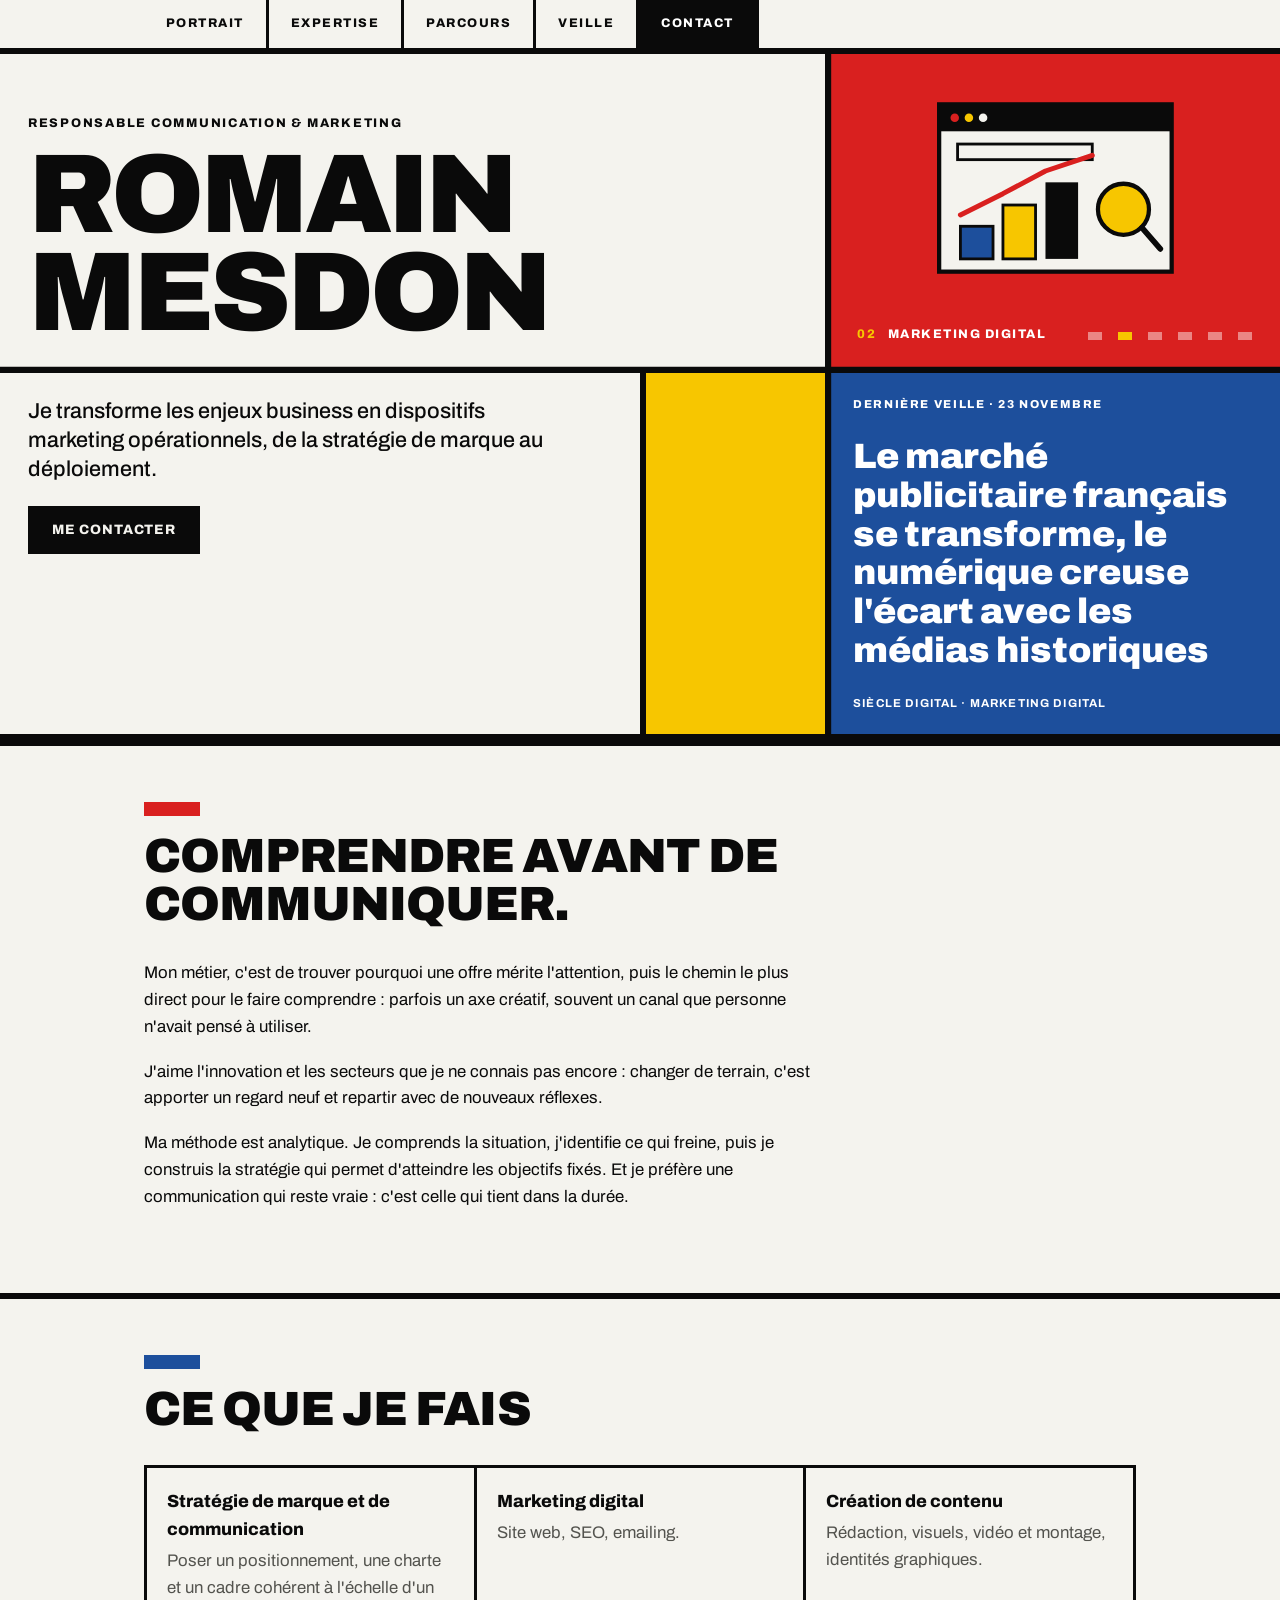
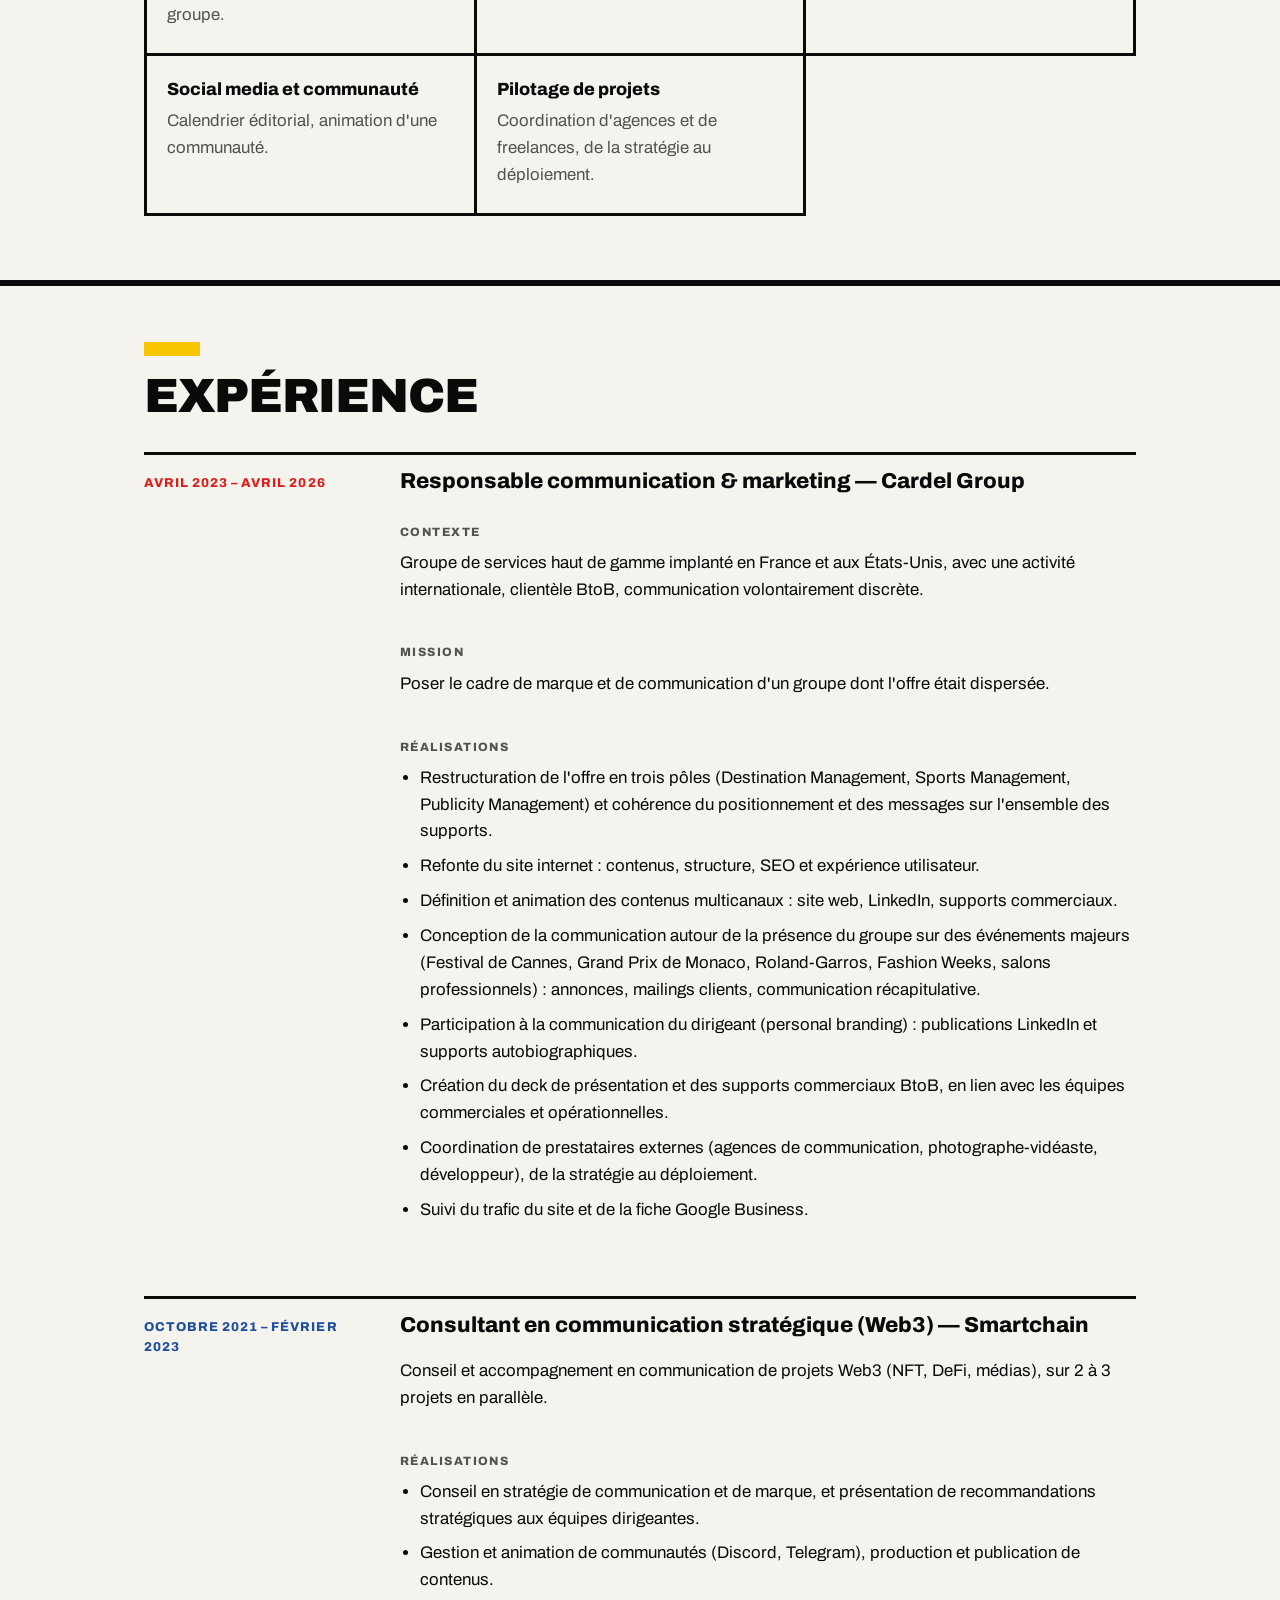
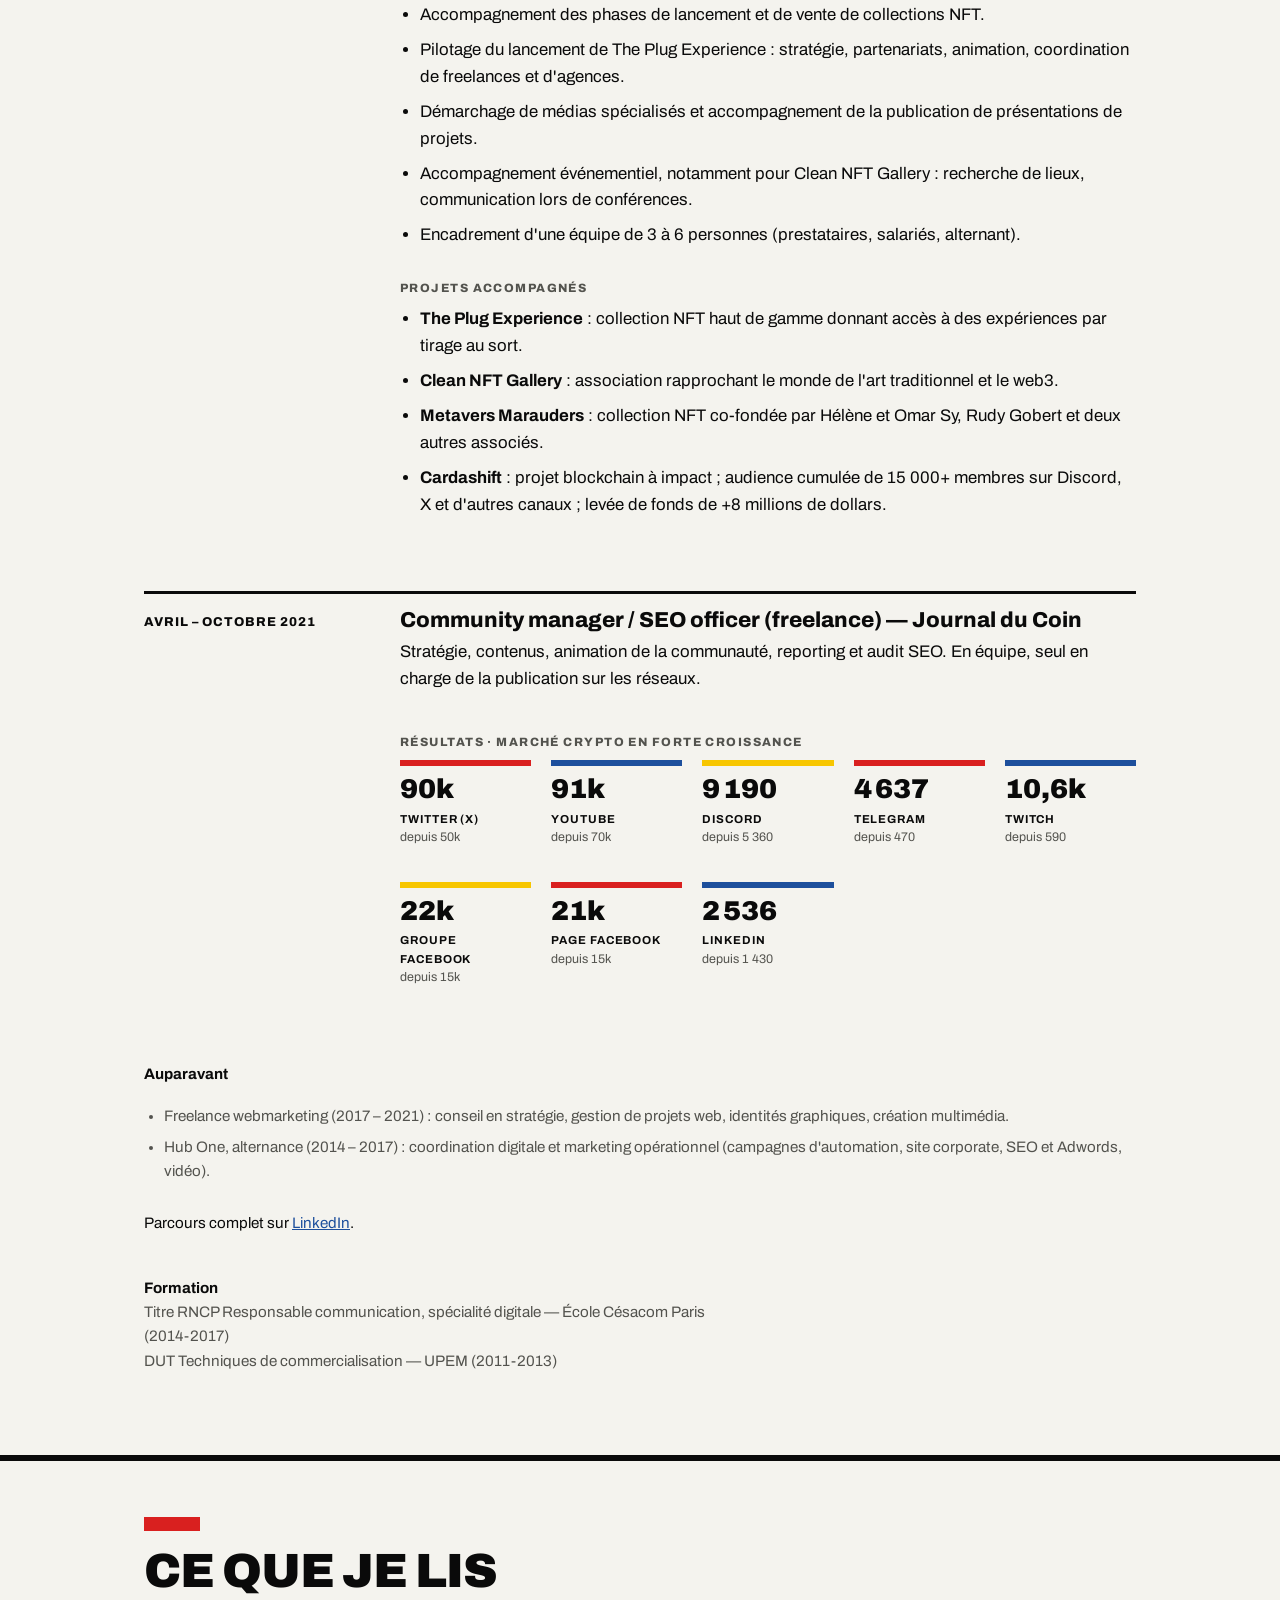
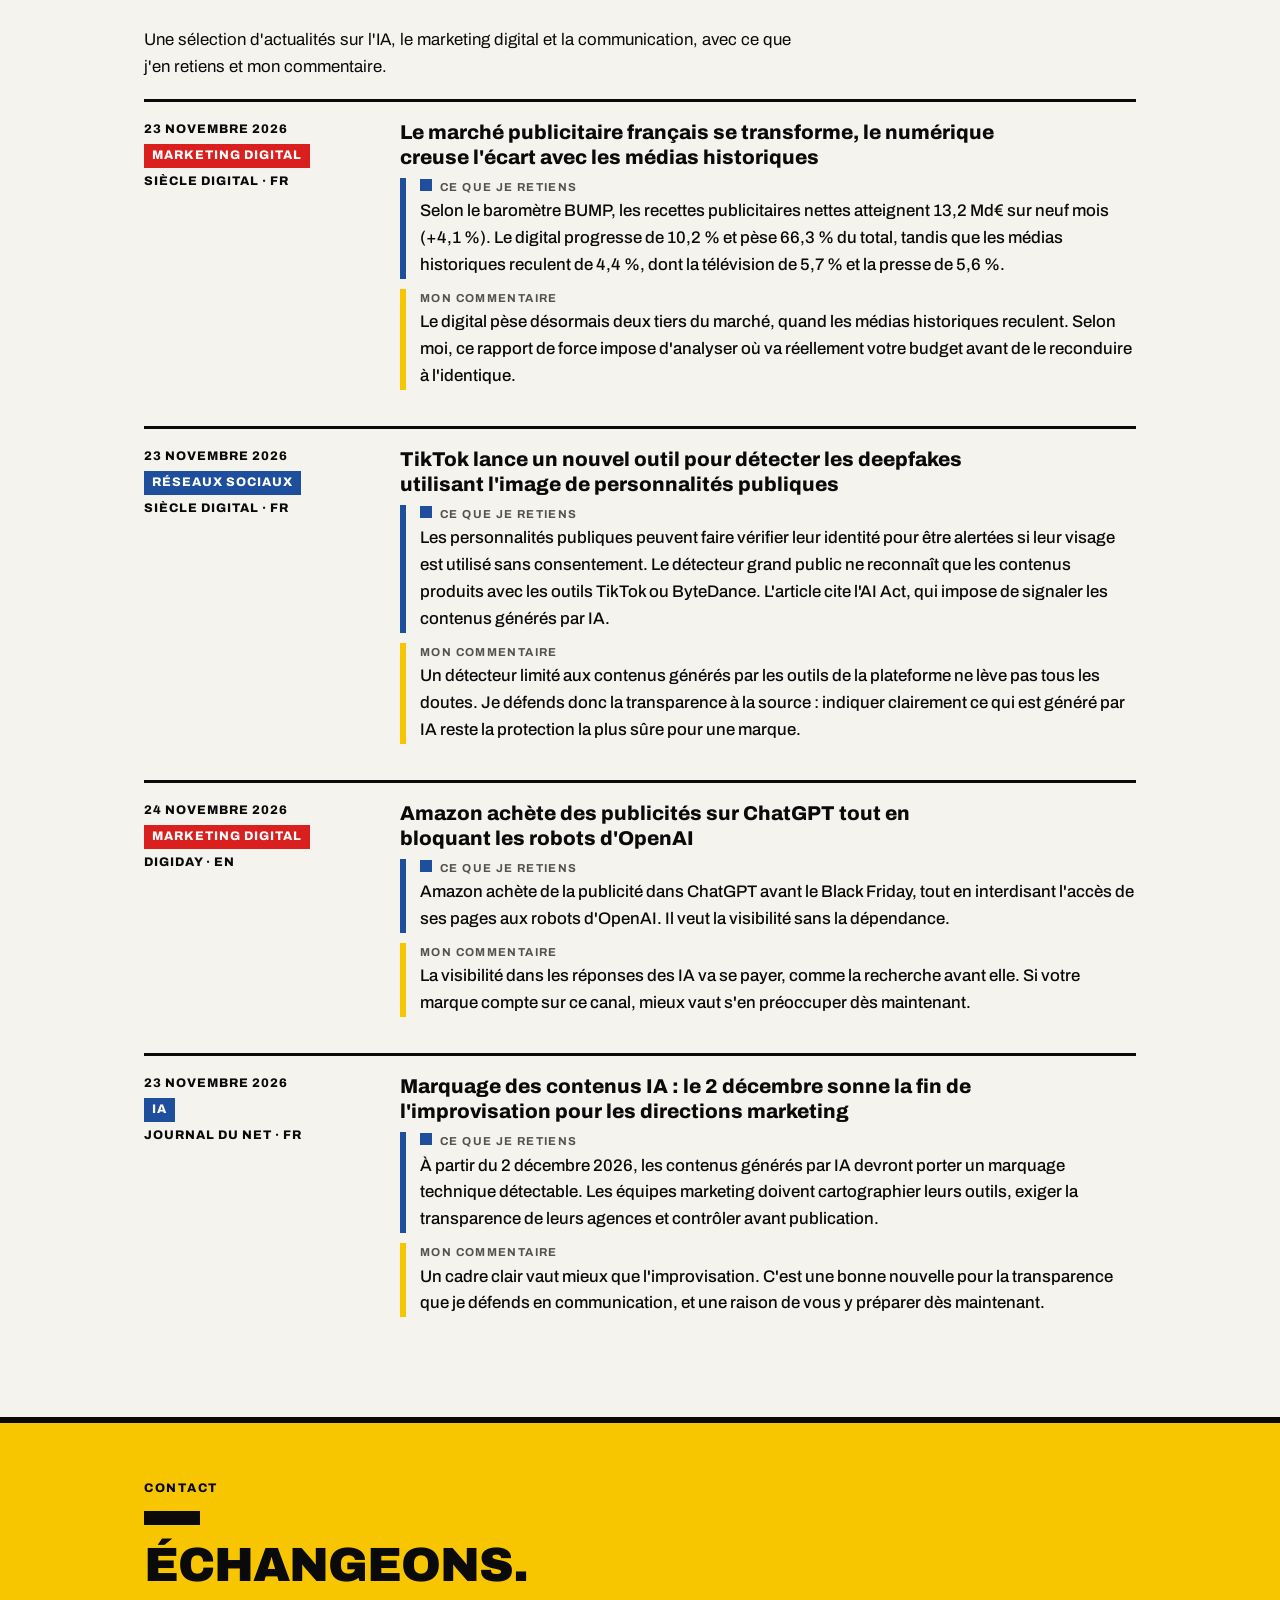
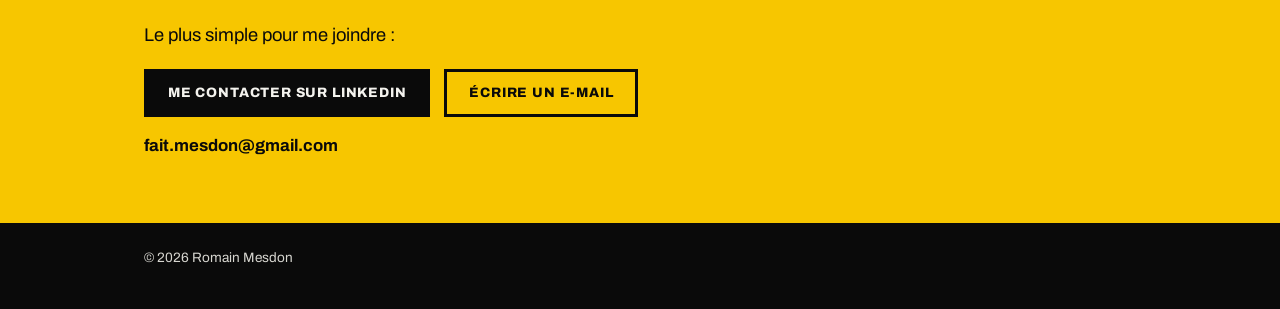
==== commit e3a7ae24: "Add files via upload" ====
--- a/index.html
+++ b/index.html
@@ -36,43 +36,44 @@
         <p class="kicker">Responsable communication &amp; marketing</p>
         <h1>Romain<br>Mesdon</h1>
       </div>
-      <div class="cell c-red" style="--i:1">
-        <p class="kicker">Compétences</p>
-        <ol class="reel" id="reel">
-          <li class="is-active">
-            <button type="button" aria-expanded="true"><span class="num">01</span><span class="ttl">Stratégie de marque</span></button>
-            <div class="desc-wrap"><p class="desc">Positionnement, charte et cadre cohérent à l'échelle d'un groupe.</p></div>
-          </li>
-          <li>
-            <button type="button" aria-expanded="false"><span class="num">02</span><span class="ttl">Marketing digital</span></button>
-            <div class="desc-wrap"><p class="desc">Site web, SEO, emailing.</p></div>
-          </li>
-          <li>
-            <button type="button" aria-expanded="false"><span class="num">03</span><span class="ttl">Création de contenu</span></button>
-            <div class="desc-wrap"><p class="desc">Rédaction, visuels, vidéo et montage, identités graphiques.</p></div>
-          </li>
-          <li>
-            <button type="button" aria-expanded="false"><span class="num">04</span><span class="ttl">Social media</span></button>
-            <div class="desc-wrap"><p class="desc">Calendrier éditorial, animation d'une communauté.</p></div>
-          </li>
-          <li>
-            <button type="button" aria-expanded="false"><span class="num">05</span><span class="ttl">Pilotage de projets</span></button>
-            <div class="desc-wrap"><p class="desc">Coordination d'agences et de freelances, de la stratégie au déploiement.</p></div>
-          </li>
-          <li>
-            <button type="button" aria-expanded="false"><span class="num">06</span><span class="ttl">Outils IA et automatisation</span></button>
-            <div class="desc-wrap"><p class="desc">Création d'outils sur mesure : ce site, la veille quotidienne, la vidéo de présentation.</p></div>
-          </li>
-        </ol>
+      <div class="cell c-red" style="--i:1" id="reel" role="group" aria-roledescription="carrousel" aria-label="Compétences en images">
+        <div class="slides">
+          <figure class="slide is-active" aria-label="Stratégie de marque">
+            <svg viewBox="0 0 400 320" role="img" aria-hidden="true" focusable="false"><circle cx="200" cy="165" r="118" class="p k6"/><circle cx="200" cy="165" r="82" class="b k6"/><circle cx="200" cy="165" r="46" class="y k6"/><circle cx="200" cy="165" r="12" class="k"/><line x1="338" y1="34" x2="208" y2="157" class="ln"/><line x1="338" y1="34" x2="322" y2="30" class="ln"/><line x1="338" y1="34" x2="342" y2="50" class="ln"/><line x1="326" y1="46" x2="310" y2="42" class="ln"/><line x1="326" y1="46" x2="330" y2="62" class="ln"/></svg>
+            <figcaption><span class="num">01</span> Stratégie de marque</figcaption>
+          </figure>
+          <figure class="slide" aria-label="Marketing digital">
+            <svg viewBox="0 0 400 320" role="img" aria-hidden="true" focusable="false"><rect x="36" y="40" width="328" height="236" class="p k6"/><rect x="36" y="40" width="328" height="38" class="k"/><circle cx="58" cy="59" r="6" class="r"/><circle cx="78" cy="59" r="6" class="y"/><circle cx="98" cy="59" r="6" class="p"/><rect x="62" y="96" width="190" height="22" class="p k4"/><rect x="66" y="212" width="46" height="46" class="b k4"/><rect x="126" y="182" width="46" height="76" class="y k4"/><rect x="186" y="150" width="46" height="108" class="k"/><circle cx="296" cy="188" r="36" class="y k6"/><line x1="322" y1="214" x2="348" y2="244" class="ln"/><polyline points="66,196 126,166 186,134 252,112" fill="none" class="rl"/></svg>
+            <figcaption><span class="num">02</span> Marketing digital</figcaption>
+          </figure>
+          <figure class="slide" aria-label="Création de contenu">
+            <svg viewBox="0 0 400 320" role="img" aria-hidden="true" focusable="false"><rect x="44" y="40" width="236" height="170" class="p k6"/><circle cx="108" cy="92" r="20" class="y k4"/><polygon points="56,200 140,116 224,200" class="b k4"/><polygon points="156,200 214,150 268,200" class="k"/><circle cx="292" cy="236" r="52" class="y k6"/><polygon points="278,208 278,264 326,236" class="k"/><rect x="44" y="232" width="150" height="14" class="p k4"/><rect x="44" y="256" width="100" height="14" class="p k4"/></svg>
+            <figcaption><span class="num">03</span> Création de contenu</figcaption>
+          </figure>
+          <figure class="slide" aria-label="Social media">
+            <svg viewBox="0 0 400 320" role="img" aria-hidden="true" focusable="false"><rect x="36" y="40" width="210" height="104" class="p k6"/><polygon points="66,144 66,176 100,144" class="p k6"/><rect x="62" y="64" width="140" height="10" class="k"/><rect x="62" y="88" width="110" height="10" class="k"/><rect x="62" y="112" width="70" height="10" class="k"/><rect x="154" y="160" width="210" height="104" class="y k6"/><polygon points="334,264 334,294 300,264" class="y k6"/><path d="M259 238 C219 208 229 178 249 185 C256 188 259 194 259 194 C259 194 262 188 269 185 C289 178 299 208 259 238 Z" class="r k4"/><circle cx="246" cy="40" r="22" class="b k4"/><text x="246" y="48" text-anchor="middle" class="t">+1</text></svg>
+            <figcaption><span class="num">04</span> Social media</figcaption>
+          </figure>
+          <figure class="slide" aria-label="Pilotage de projets">
+            <svg viewBox="0 0 400 320" role="img" aria-hidden="true" focusable="false"><line x1="36" y1="270" x2="364" y2="270" class="ln"/><rect x="40" y="70" width="130" height="34" class="b k4"/><rect x="110" y="118" width="150" height="34" class="y k4"/><rect x="170" y="166" width="120" height="34" class="p k4"/><rect x="250" y="214" width="110" height="34" class="k"/><line x1="312" y1="52" x2="312" y2="270" class="ln dash"/><polygon points="312,32 332,52 312,72 292,52" class="y k4"/></svg>
+            <figcaption><span class="num">05</span> Pilotage de projets</figcaption>
+          </figure>
+          <figure class="slide" aria-label="Outils IA et automatisation">
+            <svg viewBox="0 0 400 320" role="img" aria-hidden="true" focusable="false"><g class="ln"><line x1="86" y1="120" x2="122" y2="120"/><line x1="86" y1="165" x2="122" y2="165"/><line x1="86" y1="210" x2="122" y2="210"/><line x1="278" y1="120" x2="314" y2="120"/><line x1="278" y1="165" x2="314" y2="165"/><line x1="278" y1="210" x2="314" y2="210"/><line x1="160" y1="56" x2="160" y2="92"/><line x1="200" y1="56" x2="200" y2="92"/><line x1="240" y1="56" x2="240" y2="92"/><line x1="160" y1="238" x2="160" y2="274"/><line x1="200" y1="238" x2="200" y2="274"/><line x1="240" y1="238" x2="240" y2="274"/></g><rect x="120" y="90" width="160" height="150" class="p k6"/><rect x="148" y="116" width="104" height="98" class="k"/><text x="200" y="186" text-anchor="middle" class="t big">IA</text><path d="M342 40 L348 56 L364 62 L348 68 L342 84 L336 68 L320 62 L336 56 Z" class="y k4"/><path d="M60 238 L64 250 L76 254 L64 258 L60 270 L56 258 L44 254 L56 250 Z" class="y k4"/></svg>
+            <figcaption><span class="num">06</span> Outils IA et automatisation</figcaption>
+          </figure>
+        </div>
+        <div class="dots"><button type="button" aria-label="Stratégie de marque" aria-current="true"></button><button type="button" aria-label="Marketing digital" aria-current="false"></button><button type="button" aria-label="Création de contenu" aria-current="false"></button><button type="button" aria-label="Social media" aria-current="false"></button><button type="button" aria-label="Pilotage de projets" aria-current="false"></button><button type="button" aria-label="Outils IA et automatisation" aria-current="false"></button></div>
       </div>
       <div class="cell c-lead" style="--i:2">
         <p class="lead">Je transforme les enjeux business en dispositifs marketing opérationnels, de la stratégie de marque au déploiement.</p>
         <a class="cta" href="#contact">Me contacter</a>
       </div>
       <div class="cell c-yellow" style="--i:3" aria-hidden="true"></div>
-      <a class="cell c-blue" style="--i:4" href="#parcours">
-        <b>50k → 90k</b>
-        <span>abonnés Twitter (X) · Journal du Coin · 2021</span>
+      <a class="cell c-blue" style="--i:4" href="#veille" id="latest">
+        <span class="kicker-s">Ma veille</span>
+        <b>IA, marketing, communication</b>
+        <span class="latest-meta">Actualités sélectionnées et commentées</span>
       </a>
     </div>
   </section>
--- a/mondrian.css
+++ b/mondrian.css
@@ -53,25 +53,28 @@
 }
 .cell { min-width: 0; }
 .c-name { grid-area: name; background: var(--bg); padding: 28px 28px 24px; display: flex; flex-direction: column; justify-content: flex-end; }
-.c-red { grid-area: red; background: var(--red); color: #fff; padding: 22px 26px; display: flex; flex-direction: column; justify-content: center; }
-.c-red .kicker { margin-bottom: 12px; }
-
-/* Liste de compétences : une entrée ouverte à la fois (voir mondrian.js, fonction skillsReel) */
-.reel { list-style: none; margin: 0; padding: 0; }
-.reel li { position: relative; border-top: 2px solid rgba(255, 255, 255, .4); }
-.reel li::after { content: ""; position: absolute; left: 0; top: -2px; width: 100%; height: 2px; background: var(--yellow); transform: scaleX(0); transform-origin: left; }
-.reel button { display: flex; gap: 14px; align-items: baseline; width: 100%; padding: 10px 0; background: none; border: 0; color: inherit; font: inherit; text-align: left; cursor: pointer; }
-.reel button:focus-visible { outline: 3px solid var(--yellow); outline-offset: 2px; }
-.reel .num { min-width: 1.7em; font-size: .72rem; font-weight: 800; letter-spacing: .1em; font-variant-numeric: tabular-nums; }
-.reel .ttl { font-size: 1.02rem; font-weight: 800; line-height: 1.15; transition: font-size .35s ease; }
-.reel .desc-wrap { display: grid; grid-template-rows: 1fr; transition: grid-template-rows .4s ease; }
-.reel .desc { overflow: hidden; margin: 0; padding-left: calc(1.224rem + 14px); font-size: .92rem; line-height: 1.4; }
-.js .reel li:not(.is-active) .desc-wrap { grid-template-rows: 0fr; }
-.js .reel li:not(.is-active) .desc { visibility: hidden; }
-.reel li.is-active .ttl { font-size: clamp(1.3rem, 2.1vw, 1.85rem); font-weight: 900; }
-.reel li.is-active .num { color: var(--yellow); }
-.js .reel li.is-active::after { transform: scaleX(1); }
-.reel li.is-active .desc { padding-bottom: 12px; }
+.c-red { grid-area: red; background: var(--red); color: #fff; position: relative; overflow: hidden; }
+
+/* Carrousel d'illustrations (cellule rouge) : une scène visible à la fois, voir mondrian.js (skillsReel) */
+.slides { position: absolute; inset: 0; }
+.slide { position: absolute; inset: 0; margin: 0; padding: 22px 26px 64px; display: flex; flex-direction: column; justify-content: center; align-items: center; gap: 14px; opacity: 0; visibility: hidden; transition: opacity .6s ease, visibility .6s; }
+.slide.is-active { opacity: 1; visibility: visible; }
+html:not(.js) .slide:first-child { opacity: 1; visibility: visible; }
+.slide svg { flex: 1 1 auto; min-height: 0; width: 100%; max-width: 440px; }
+.slide figcaption { align-self: flex-start; font-size: .78rem; font-weight: 800; letter-spacing: .12em; text-transform: uppercase; position: absolute; left: 26px; bottom: 22px; }
+.slide .num { color: var(--yellow); margin-right: 8px; }
+.slide .p { fill: var(--bg); } .slide .k { fill: var(--ink); } .slide .b { fill: var(--blue); } .slide .y { fill: var(--yellow); } .slide .r { fill: var(--red); }
+.slide .k6 { stroke: var(--ink); stroke-width: 6; } .slide .k4 { stroke: var(--ink); stroke-width: 4; }
+.slide .ln { stroke: var(--ink); stroke-width: 8; stroke-linecap: round; fill: none; }
+.slide g.ln { stroke: var(--bg); }
+.slide .rl { stroke: var(--red); stroke-width: 7; stroke-linecap: round; stroke-linejoin: round; }
+.slide .dash { stroke: var(--bg); stroke-width: 4; stroke-dasharray: 10 8; }
+.slide .t { font-family: var(--font); font-weight: 900; font-size: 18px; fill: #fff; } .slide .t.big { font-size: 56px; fill: var(--yellow); }
+.dots { position: absolute; right: 22px; bottom: 18px; display: flex; gap: 4px; z-index: 2; }
+.dots button { width: 26px; height: 26px; padding: 0; background: none; border: 0; cursor: pointer; position: relative; }
+.dots button::before { content: ""; position: absolute; left: 6px; top: 9px; width: 14px; height: 8px; background: rgba(255, 255, 255, .45); }
+.dots button[aria-current="true"]::before { background: var(--yellow); }
+.dots button:focus-visible { outline: 3px solid var(--yellow); outline-offset: 0; }
 .c-lead { grid-area: lead; background: var(--bg); padding: 24px 28px 28px; }
 .c-yellow { grid-area: yellow; background: var(--yellow); }
 .c-blue {
@@ -80,7 +83,8 @@
   transition: background .25s;
 }
 .c-blue:hover { background: var(--ink); }
-.c-blue b { font-size: clamp(2rem, 4.2vw, 3.2rem); font-weight: 900; line-height: 1; font-variant-numeric: tabular-nums; }
+.c-blue b { font-size: clamp(1.5rem, 2.8vw, 2.2rem); font-weight: 900; line-height: 1.1; }
+.c-blue .kicker-s { font-size: .72rem; font-weight: 800; letter-spacing: .14em; text-transform: uppercase; }
 .c-blue span { font-size: .72rem; font-weight: 700; letter-spacing: .1em; text-transform: uppercase; }
 
 .kicker { font-size: .78rem; font-weight: 800; letter-spacing: .14em; text-transform: uppercase; margin: 0 0 12px; }
@@ -191,7 +195,10 @@
 @media (max-width: 760px) {
   .mond { grid-template-columns: 1fr; grid-template-rows: none; grid-template-areas: "name" "red" "lead" "blue" "yellow"; min-height: 0; }
   .c-name { min-height: 220px; padding: 22px 20px; }
-  .c-red { padding: 20px; }
+  .c-red { min-height: 300px; }
+  .slide { padding: 18px 20px 84px; }
+  .slide figcaption { left: 20px; bottom: 46px; }
+  .dots { left: 14px; right: auto; bottom: 10px; }
   .c-yellow { min-height: 44px; }
   .c-lead { padding: 20px; }
   .top .wrap { padding: 0; }
@@ -213,11 +220,11 @@
   .js .mond .cell { clip-path: inset(0 100% 0 0); transition: clip-path .8s cubic-bezier(.7, 0, .2, 1); transition-delay: calc(var(--i, 0) * 120ms); }
   .js .mond.is-built .cell { clip-path: inset(0 0 0 0); }
 
-  /* Compétences : le filet jaune se remplit, puis la compétence suivante s'ouvre (événement animationend).
+  /* Carrousel : la scène active porte une animation vide de 3,6 s ; à sa fin (animationend), la suivante s'affiche.
      Le survol ou le focus clavier met la lecture en pause. */
-  .js .reel li.is-active::after { animation: reel-fill 3.6s linear forwards; }
-  .reel:hover li.is-active::after, .reel:focus-within li.is-active::after { animation-play-state: paused; }
-  @keyframes reel-fill { from { transform: scaleX(0); } to { transform: scaleX(1); } }
+  .js .slide.is-active { animation: reel-timer 3.6s linear forwards; }
+  #reel:hover .slide.is-active, #reel:focus-within .slide.is-active { animation-play-state: paused; }
+  @keyframes reel-timer { from { outline-offset: 0; } to { outline-offset: 1px; } }
 
   /* Défilement : les éléments montent en place, avec un léger décalage entre voisins */
   .js [data-reveal] { opacity: 0; transform: translateY(28px); transition: opacity .6s ease, transform .7s cubic-bezier(.2, .7, .2, 1); transition-delay: calc(var(--d, 0) * 70ms); }
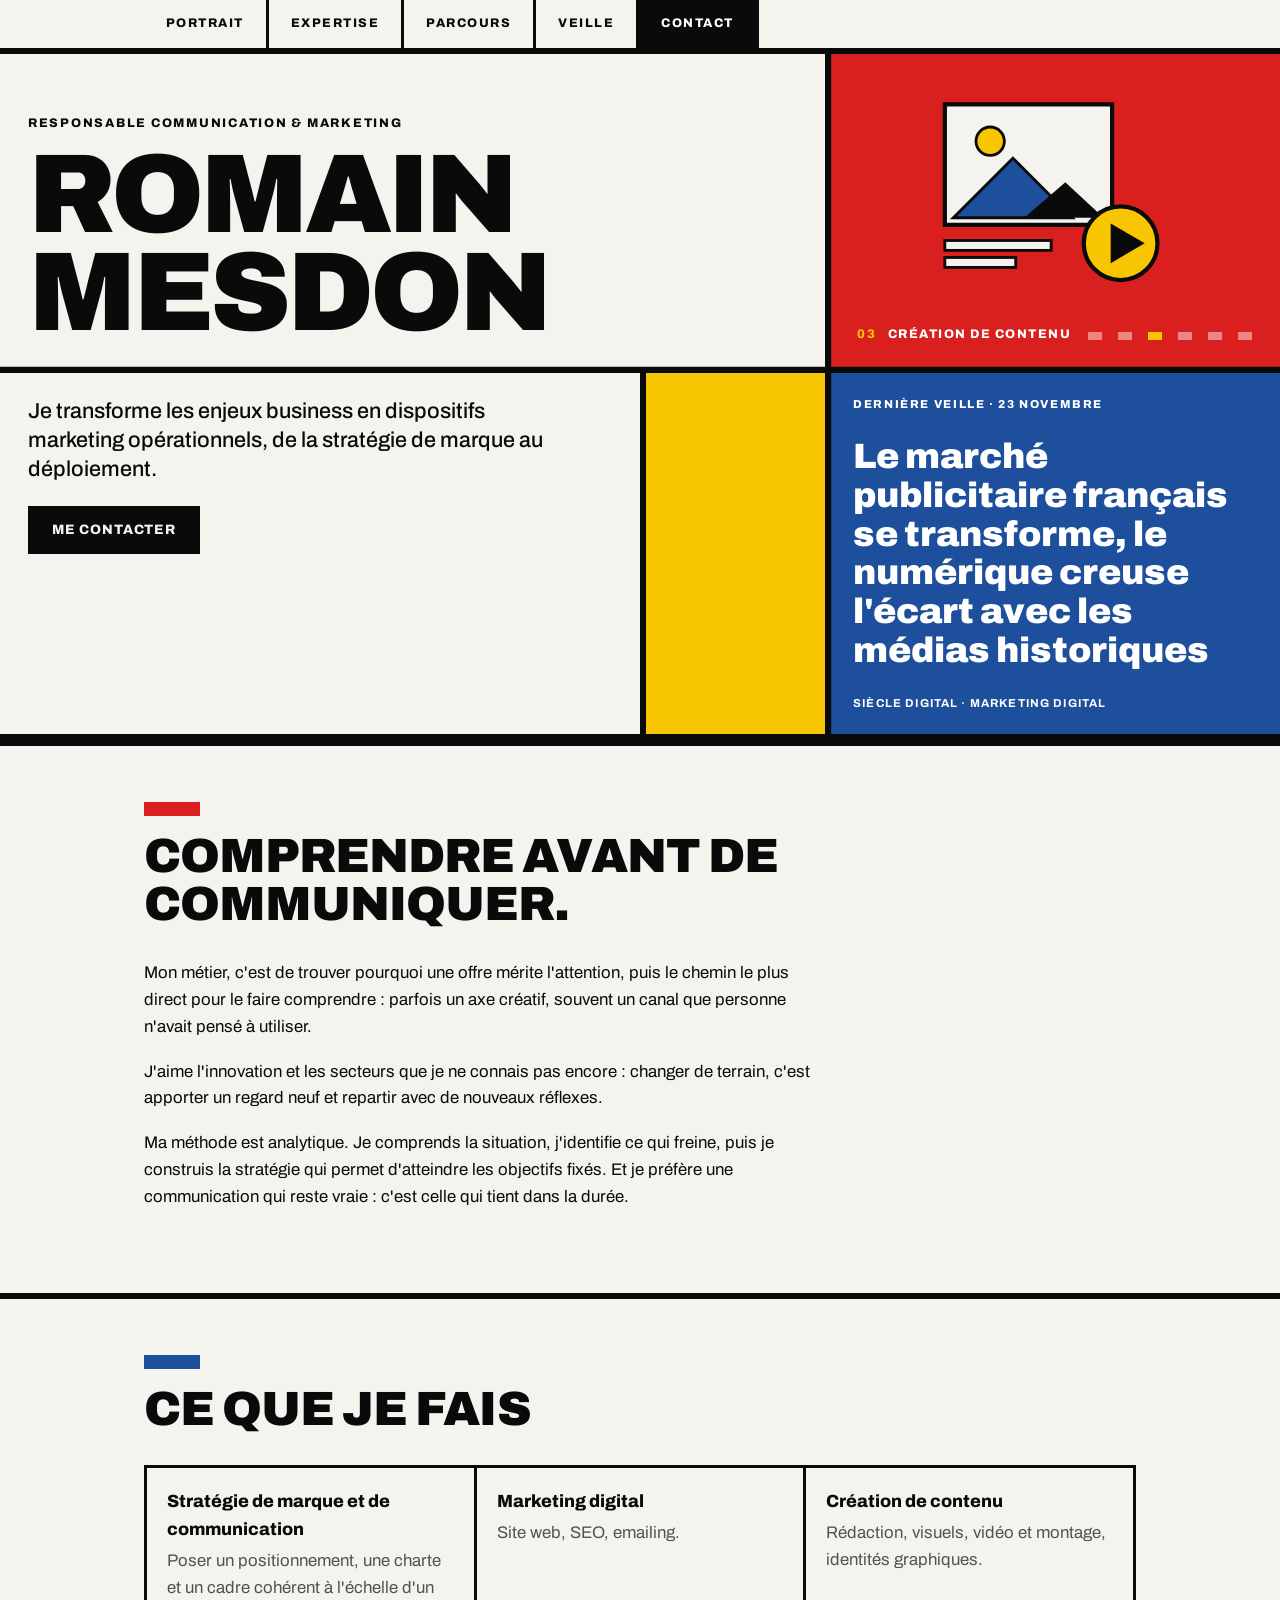
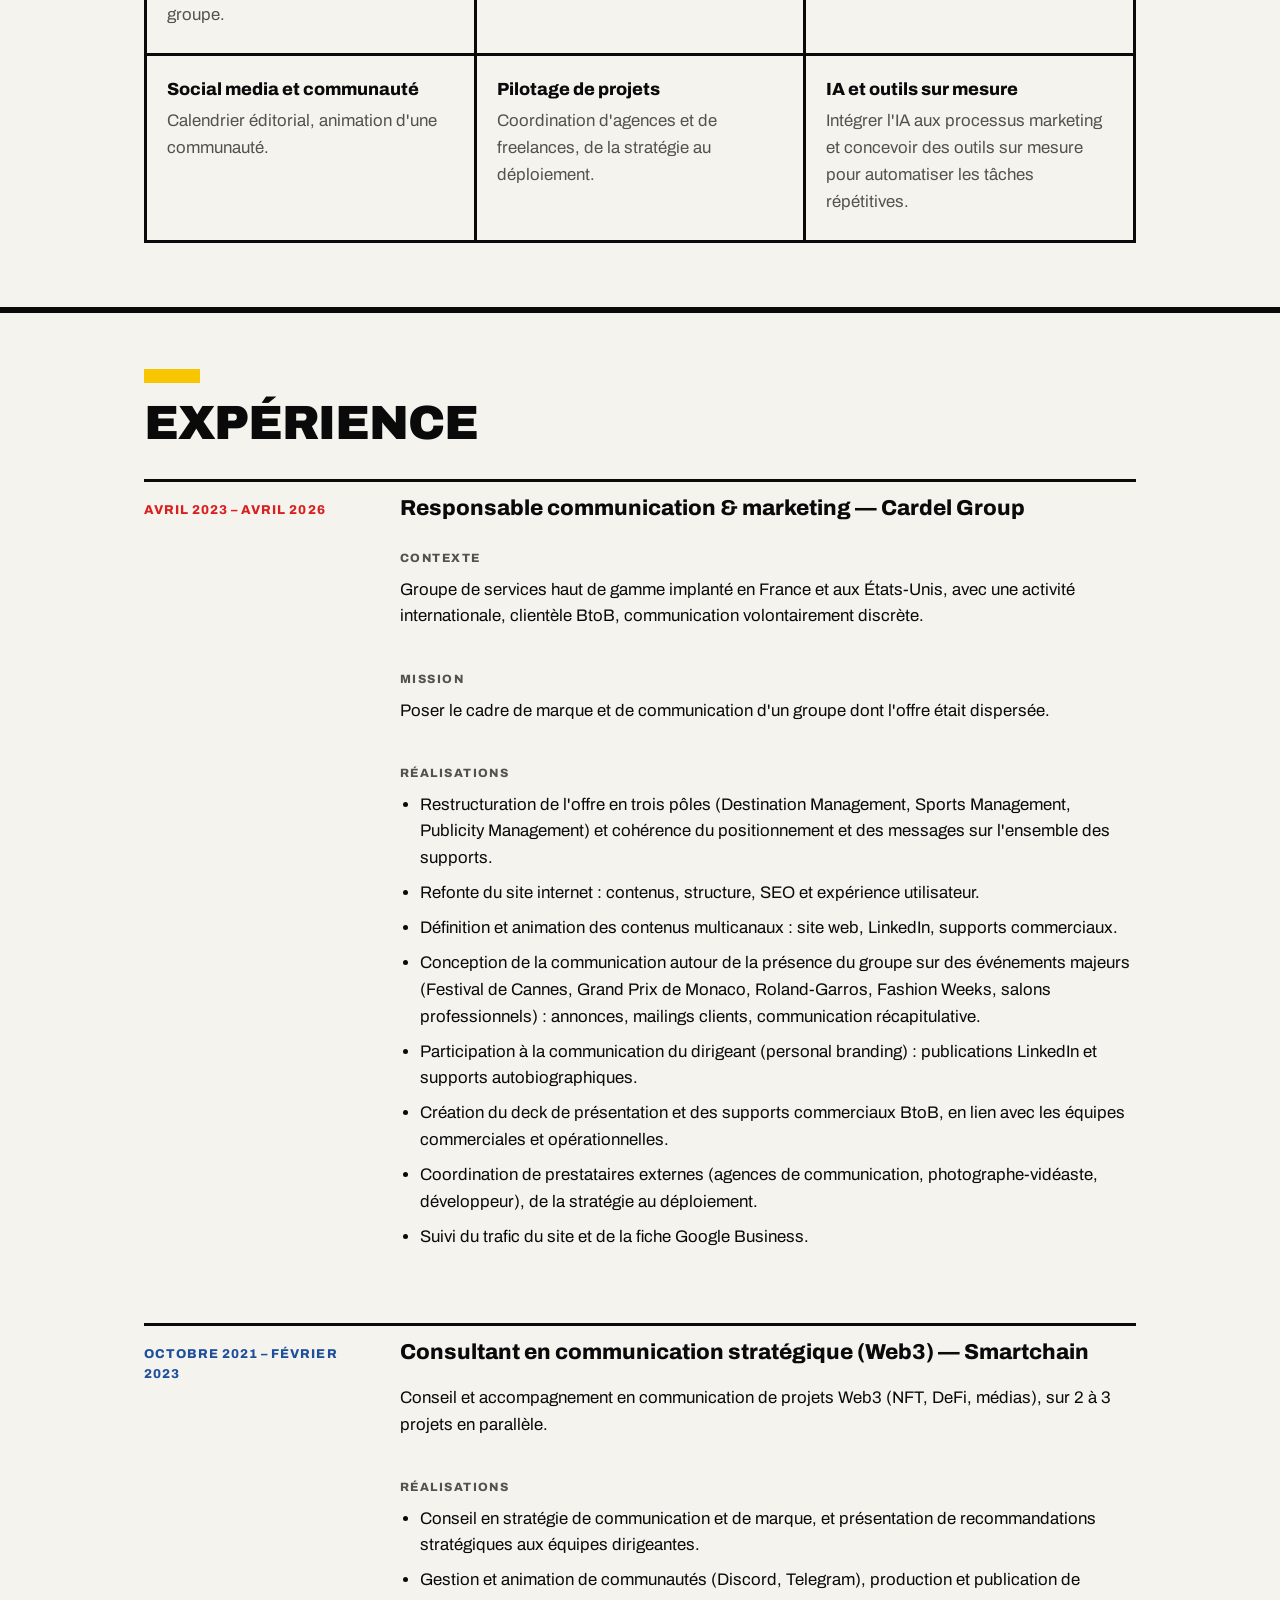
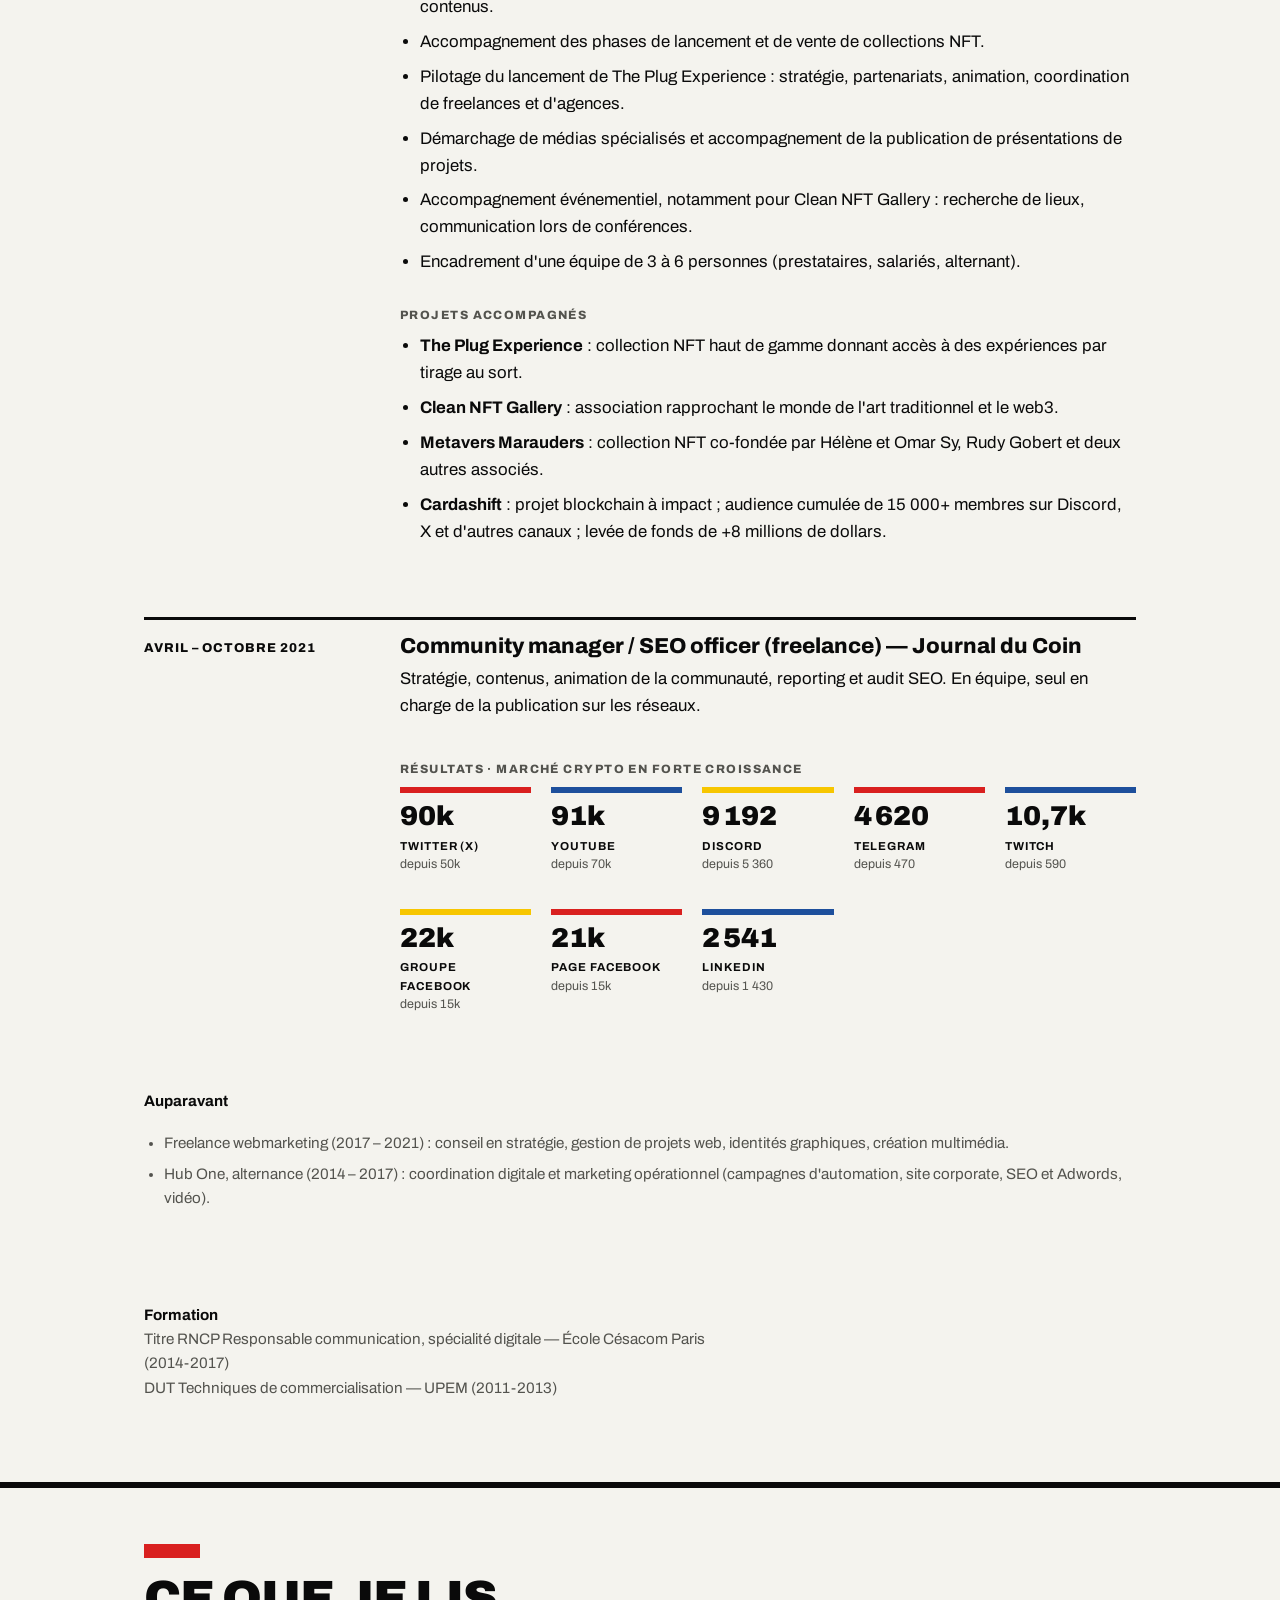
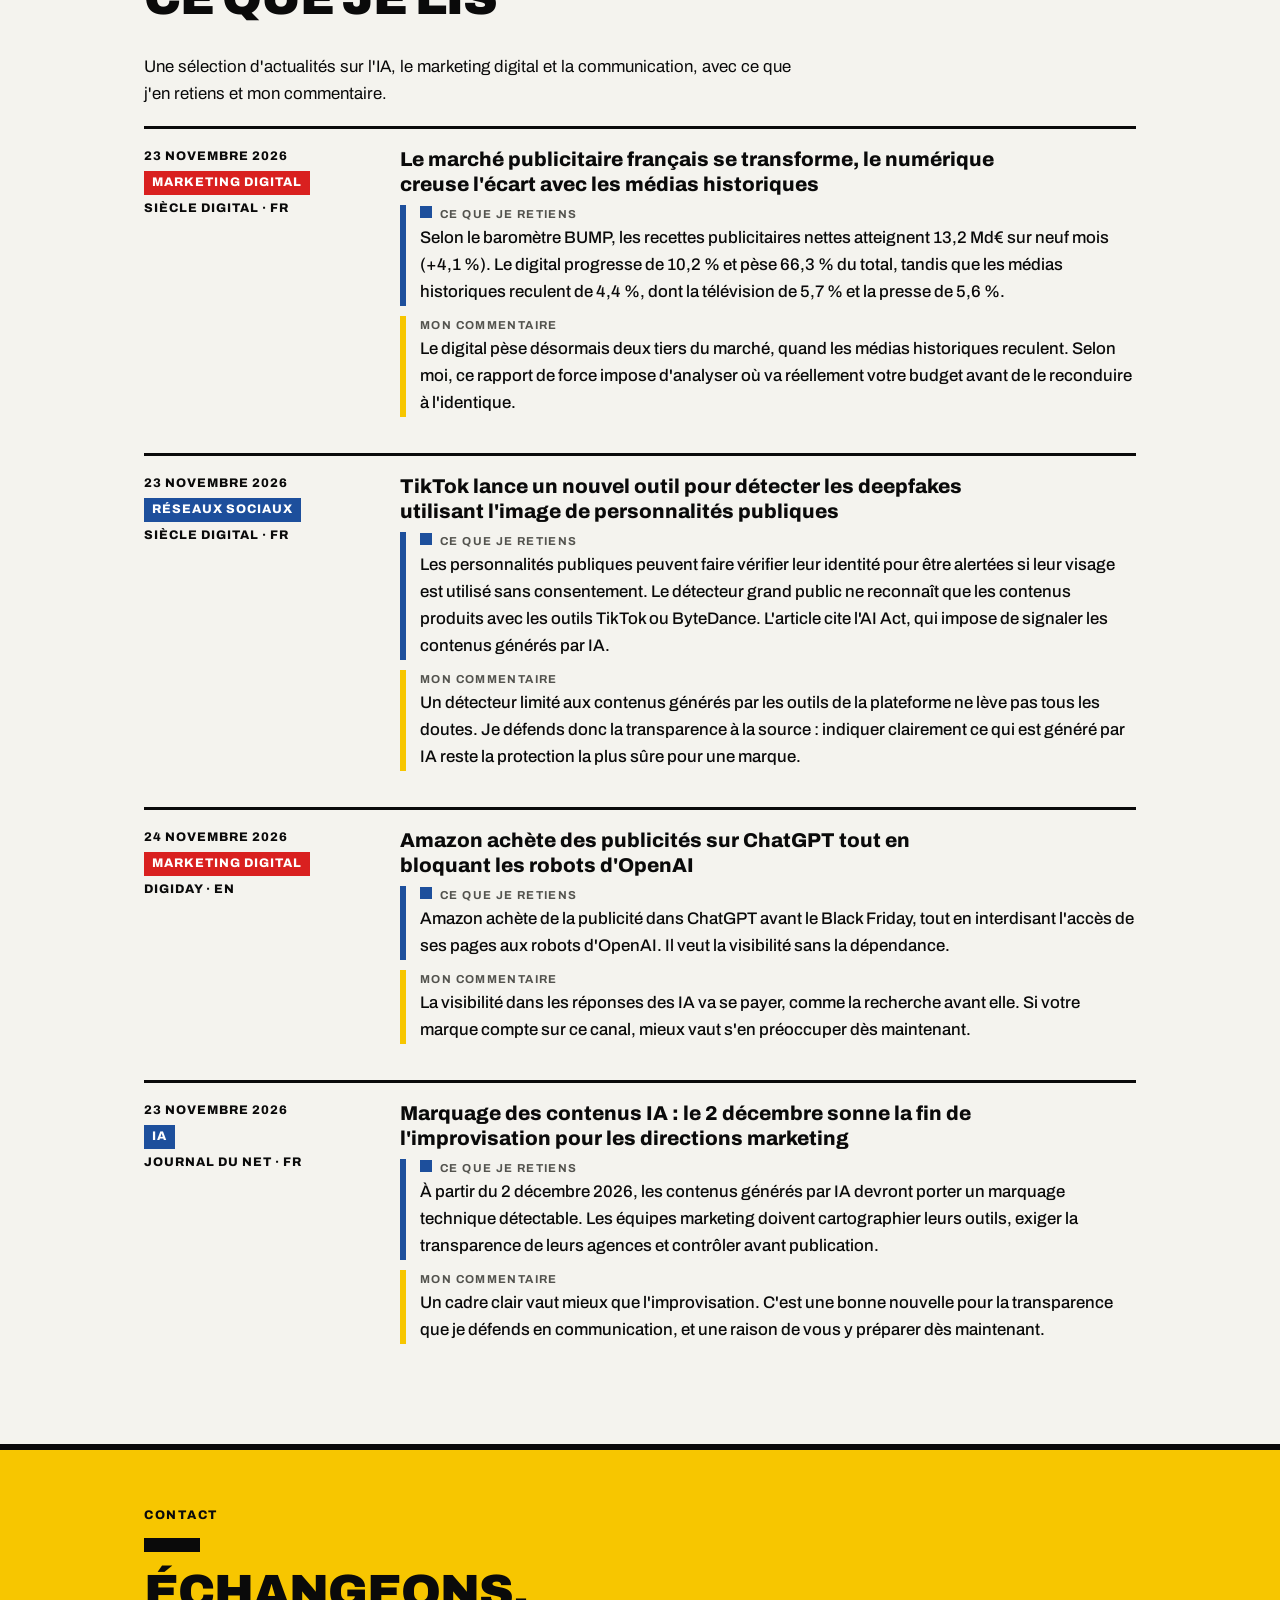
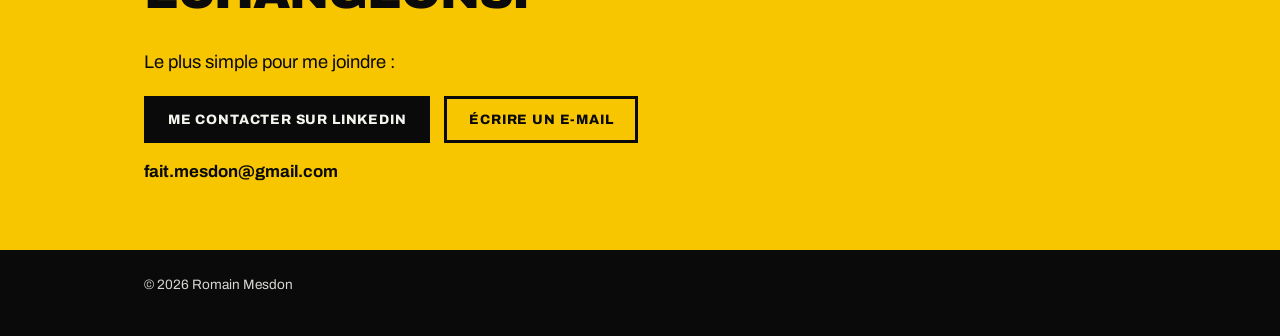
==== commit 137a5200: "Hero : intitulé et description IA et outils sur mesure Co-Authored-By: Claude Sonnet 5.5 <noreply@an" ====
--- a/index.html
+++ b/index.html
@@ -10,7 +10,7 @@
 <link rel="preconnect" href="https://fonts.googleapis.com">
 <link rel="preconnect" href="https://fonts.gstatic.com" crossorigin>
 <link rel="stylesheet" href="https://fonts.googleapis.com/css2?family=Archivo:wght@400;500;700;800;900&display=swap">
-<link rel="stylesheet" href="mondrian.css">
+<link rel="stylesheet" href="mondrian.css?v=20261125c">
 <script>document.documentElement.classList.add("js");</script>
 </head>
 <body>
@@ -39,31 +39,31 @@
       <div class="cell c-red" style="--i:1" id="reel" role="group" aria-roledescription="carrousel" aria-label="Compétences en images">
         <div class="slides">
           <figure class="slide is-active" aria-label="Stratégie de marque">
-            <svg viewBox="0 0 400 320" role="img" aria-hidden="true" focusable="false"><circle cx="200" cy="165" r="118" class="p k6"/><circle cx="200" cy="165" r="82" class="b k6"/><circle cx="200" cy="165" r="46" class="y k6"/><circle cx="200" cy="165" r="12" class="k"/><line x1="338" y1="34" x2="208" y2="157" class="ln"/><line x1="338" y1="34" x2="322" y2="30" class="ln"/><line x1="338" y1="34" x2="342" y2="50" class="ln"/><line x1="326" y1="46" x2="310" y2="42" class="ln"/><line x1="326" y1="46" x2="330" y2="62" class="ln"/></svg>
+            <svg width="400" height="320" viewBox="0 0 400 320" role="img" aria-hidden="true" focusable="false"><circle cx="200" cy="165" r="118" class="p k6"/><circle cx="200" cy="165" r="82" class="b k6"/><circle cx="200" cy="165" r="46" class="y k6"/><circle cx="200" cy="165" r="12" class="k"/><line x1="338" y1="34" x2="208" y2="157" class="ln"/><line x1="338" y1="34" x2="322" y2="30" class="ln"/><line x1="338" y1="34" x2="342" y2="50" class="ln"/><line x1="326" y1="46" x2="310" y2="42" class="ln"/><line x1="326" y1="46" x2="330" y2="62" class="ln"/></svg>
             <figcaption><span class="num">01</span> Stratégie de marque</figcaption>
           </figure>
           <figure class="slide" aria-label="Marketing digital">
-            <svg viewBox="0 0 400 320" role="img" aria-hidden="true" focusable="false"><rect x="36" y="40" width="328" height="236" class="p k6"/><rect x="36" y="40" width="328" height="38" class="k"/><circle cx="58" cy="59" r="6" class="r"/><circle cx="78" cy="59" r="6" class="y"/><circle cx="98" cy="59" r="6" class="p"/><rect x="62" y="96" width="190" height="22" class="p k4"/><rect x="66" y="212" width="46" height="46" class="b k4"/><rect x="126" y="182" width="46" height="76" class="y k4"/><rect x="186" y="150" width="46" height="108" class="k"/><circle cx="296" cy="188" r="36" class="y k6"/><line x1="322" y1="214" x2="348" y2="244" class="ln"/><polyline points="66,196 126,166 186,134 252,112" fill="none" class="rl"/></svg>
+            <svg width="400" height="320" viewBox="0 0 400 320" role="img" aria-hidden="true" focusable="false"><rect x="36" y="40" width="328" height="236" class="p k6"/><rect x="36" y="40" width="328" height="38" class="k"/><circle cx="58" cy="59" r="6" class="r"/><circle cx="78" cy="59" r="6" class="y"/><circle cx="98" cy="59" r="6" class="p"/><rect x="62" y="96" width="190" height="22" class="p k4"/><rect x="66" y="212" width="46" height="46" class="b k4"/><rect x="126" y="182" width="46" height="76" class="y k4"/><rect x="186" y="150" width="46" height="108" class="k"/><circle cx="296" cy="188" r="36" class="y k6"/><line x1="322" y1="214" x2="348" y2="244" class="ln"/><polyline points="66,196 126,166 186,134 252,112" fill="none" class="rl"/></svg>
             <figcaption><span class="num">02</span> Marketing digital</figcaption>
           </figure>
           <figure class="slide" aria-label="Création de contenu">
-            <svg viewBox="0 0 400 320" role="img" aria-hidden="true" focusable="false"><rect x="44" y="40" width="236" height="170" class="p k6"/><circle cx="108" cy="92" r="20" class="y k4"/><polygon points="56,200 140,116 224,200" class="b k4"/><polygon points="156,200 214,150 268,200" class="k"/><circle cx="292" cy="236" r="52" class="y k6"/><polygon points="278,208 278,264 326,236" class="k"/><rect x="44" y="232" width="150" height="14" class="p k4"/><rect x="44" y="256" width="100" height="14" class="p k4"/></svg>
+            <svg width="400" height="320" viewBox="0 0 400 320" role="img" aria-hidden="true" focusable="false"><rect x="44" y="40" width="236" height="170" class="p k6"/><circle cx="108" cy="92" r="20" class="y k4"/><polygon points="56,200 140,116 224,200" class="b k4"/><polygon points="156,200 214,150 268,200" class="k"/><circle cx="292" cy="236" r="52" class="y k6"/><polygon points="278,208 278,264 326,236" class="k"/><rect x="44" y="232" width="150" height="14" class="p k4"/><rect x="44" y="256" width="100" height="14" class="p k4"/></svg>
             <figcaption><span class="num">03</span> Création de contenu</figcaption>
           </figure>
           <figure class="slide" aria-label="Social media">
-            <svg viewBox="0 0 400 320" role="img" aria-hidden="true" focusable="false"><rect x="36" y="40" width="210" height="104" class="p k6"/><polygon points="66,144 66,176 100,144" class="p k6"/><rect x="62" y="64" width="140" height="10" class="k"/><rect x="62" y="88" width="110" height="10" class="k"/><rect x="62" y="112" width="70" height="10" class="k"/><rect x="154" y="160" width="210" height="104" class="y k6"/><polygon points="334,264 334,294 300,264" class="y k6"/><path d="M259 238 C219 208 229 178 249 185 C256 188 259 194 259 194 C259 194 262 188 269 185 C289 178 299 208 259 238 Z" class="r k4"/><circle cx="246" cy="40" r="22" class="b k4"/><text x="246" y="48" text-anchor="middle" class="t">+1</text></svg>
+            <svg width="400" height="320" viewBox="0 0 400 320" role="img" aria-hidden="true" focusable="false"><rect x="36" y="40" width="210" height="104" class="p k6"/><polygon points="66,144 66,176 100,144" class="p k6"/><rect x="62" y="64" width="140" height="10" class="k"/><rect x="62" y="88" width="110" height="10" class="k"/><rect x="62" y="112" width="70" height="10" class="k"/><rect x="154" y="160" width="210" height="104" class="y k6"/><polygon points="334,264 334,294 300,264" class="y k6"/><path d="M259 238 C219 208 229 178 249 185 C256 188 259 194 259 194 C259 194 262 188 269 185 C289 178 299 208 259 238 Z" class="r k4"/><circle cx="246" cy="40" r="22" class="b k4"/><text x="246" y="48" text-anchor="middle" class="t">+1</text></svg>
             <figcaption><span class="num">04</span> Social media</figcaption>
           </figure>
           <figure class="slide" aria-label="Pilotage de projets">
-            <svg viewBox="0 0 400 320" role="img" aria-hidden="true" focusable="false"><line x1="36" y1="270" x2="364" y2="270" class="ln"/><rect x="40" y="70" width="130" height="34" class="b k4"/><rect x="110" y="118" width="150" height="34" class="y k4"/><rect x="170" y="166" width="120" height="34" class="p k4"/><rect x="250" y="214" width="110" height="34" class="k"/><line x1="312" y1="52" x2="312" y2="270" class="ln dash"/><polygon points="312,32 332,52 312,72 292,52" class="y k4"/></svg>
+            <svg width="400" height="320" viewBox="0 0 400 320" role="img" aria-hidden="true" focusable="false"><line x1="36" y1="270" x2="364" y2="270" class="ln"/><rect x="40" y="70" width="130" height="34" class="b k4"/><rect x="110" y="118" width="150" height="34" class="y k4"/><rect x="170" y="166" width="120" height="34" class="p k4"/><rect x="250" y="214" width="110" height="34" class="k"/><line x1="312" y1="52" x2="312" y2="270" class="ln dash"/><polygon points="312,32 332,52 312,72 292,52" class="y k4"/></svg>
             <figcaption><span class="num">05</span> Pilotage de projets</figcaption>
           </figure>
-          <figure class="slide" aria-label="Outils IA et automatisation">
-            <svg viewBox="0 0 400 320" role="img" aria-hidden="true" focusable="false"><g class="ln"><line x1="86" y1="120" x2="122" y2="120"/><line x1="86" y1="165" x2="122" y2="165"/><line x1="86" y1="210" x2="122" y2="210"/><line x1="278" y1="120" x2="314" y2="120"/><line x1="278" y1="165" x2="314" y2="165"/><line x1="278" y1="210" x2="314" y2="210"/><line x1="160" y1="56" x2="160" y2="92"/><line x1="200" y1="56" x2="200" y2="92"/><line x1="240" y1="56" x2="240" y2="92"/><line x1="160" y1="238" x2="160" y2="274"/><line x1="200" y1="238" x2="200" y2="274"/><line x1="240" y1="238" x2="240" y2="274"/></g><rect x="120" y="90" width="160" height="150" class="p k6"/><rect x="148" y="116" width="104" height="98" class="k"/><text x="200" y="186" text-anchor="middle" class="t big">IA</text><path d="M342 40 L348 56 L364 62 L348 68 L342 84 L336 68 L320 62 L336 56 Z" class="y k4"/><path d="M60 238 L64 250 L76 254 L64 258 L60 270 L56 258 L44 254 L56 250 Z" class="y k4"/></svg>
-            <figcaption><span class="num">06</span> Outils IA et automatisation</figcaption>
+          <figure class="slide" aria-label="IA et outils sur mesure">
+            <svg width="400" height="320" viewBox="0 0 400 320" role="img" aria-hidden="true" focusable="false"><g class="ln"><line x1="86" y1="120" x2="122" y2="120"/><line x1="86" y1="165" x2="122" y2="165"/><line x1="86" y1="210" x2="122" y2="210"/><line x1="278" y1="120" x2="314" y2="120"/><line x1="278" y1="165" x2="314" y2="165"/><line x1="278" y1="210" x2="314" y2="210"/><line x1="160" y1="56" x2="160" y2="92"/><line x1="200" y1="56" x2="200" y2="92"/><line x1="240" y1="56" x2="240" y2="92"/><line x1="160" y1="238" x2="160" y2="274"/><line x1="200" y1="238" x2="200" y2="274"/><line x1="240" y1="238" x2="240" y2="274"/></g><rect x="120" y="90" width="160" height="150" class="p k6"/><rect x="148" y="116" width="104" height="98" class="k"/><text x="200" y="186" text-anchor="middle" class="t big">IA</text><path d="M342 40 L348 56 L364 62 L348 68 L342 84 L336 68 L320 62 L336 56 Z" class="y k4"/><path d="M60 238 L64 250 L76 254 L64 258 L60 270 L56 258 L44 254 L56 250 Z" class="y k4"/></svg>
+            <figcaption><span class="num">06</span> IA et outils sur mesure</figcaption>
           </figure>
         </div>
-        <div class="dots"><button type="button" aria-label="Stratégie de marque" aria-current="true"></button><button type="button" aria-label="Marketing digital" aria-current="false"></button><button type="button" aria-label="Création de contenu" aria-current="false"></button><button type="button" aria-label="Social media" aria-current="false"></button><button type="button" aria-label="Pilotage de projets" aria-current="false"></button><button type="button" aria-label="Outils IA et automatisation" aria-current="false"></button></div>
+        <div class="dots"><button type="button" aria-label="Stratégie de marque" aria-current="true"></button><button type="button" aria-label="Marketing digital" aria-current="false"></button><button type="button" aria-label="Création de contenu" aria-current="false"></button><button type="button" aria-label="Social media" aria-current="false"></button><button type="button" aria-label="Pilotage de projets" aria-current="false"></button><button type="button" aria-label="IA et outils sur mesure" aria-current="false"></button></div>
       </div>
       <div class="cell c-lead" style="--i:2">
         <p class="lead">Je transforme les enjeux business en dispositifs marketing opérationnels, de la stratégie de marque au déploiement.</p>
@@ -112,6 +112,10 @@
         <li>
           <strong>Pilotage de projets</strong>
           <span>Coordination d'agences et de freelances, de la stratégie au déploiement.</span>
+        </li>
+        <li>
+          <strong>IA et outils sur mesure</strong>
+          <span>Intégrer l'IA aux processus marketing et concevoir des outils sur mesure pour automatiser les tâches répétitives.</span>
         </li>
       </ul>
     </div>
@@ -280,7 +284,7 @@
   <div class="wrap">© 2026 Romain Mesdon</div>
 </footer>
 
-<script src="veille.js" defer></script>
-<script src="mondrian.js" defer></script>
+<script src="veille.js?v=20261125c" defer></script>
+<script src="mondrian.js?v=20261125c" defer></script>
 </body>
 </html>
